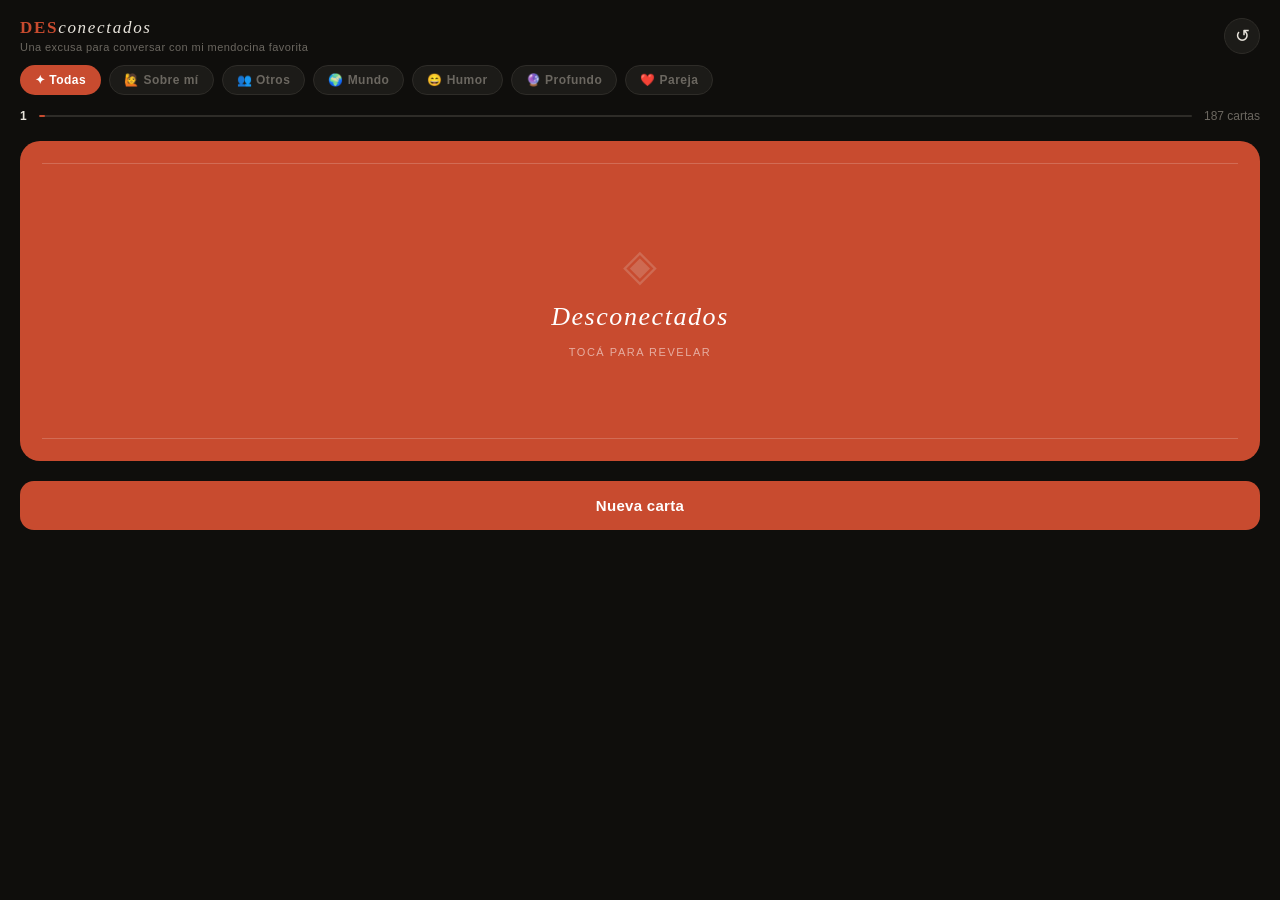
==== index.html @ 696f6fac "Actualizar index.html" ====
<!DOCTYPE html>
<html lang="es">
<head>
<meta charset="UTF-8">
<meta name="viewport" content="width=device-width, initial-scale=1.0, maximum-scale=1.0, user-scalable=no">
<title>DESCONECTADOS</title>
<style>
/* ── RESET & BASE ── */
*{margin:0;padding:0;box-sizing:border-box;-webkit-tap-highlight-color:transparent}
:root{
  --bg:#0f0e0c;--surface:#1c1b18;--card-bg:#f5f0e8;--card-text:#1a1916;
  --accent:#c84b2f;--text:#e8e4dc;--muted:#6b6760;--border:#2e2c28;
  --yo:#c84b2f;--otros:#2f7dc8;--mundo:#2fb87c;--humor:#c8962f;--profundo:#8b2fc8;--pareja:#c82f7d;
}
html,body{height:100%;background:var(--bg);color:var(--text);font-family:Georgia,serif;overflow-x:hidden}
body{display:flex;flex-direction:column;min-height:100vh}

/* ── HEADER ── */
.header{display:flex;align-items:center;justify-content:space-between;padding:18px 20px 10px}
.brand{display:flex;flex-direction:column;gap:3px;min-width:0}
.logo{font-size:17px;letter-spacing:.1em;font-style:italic;color:var(--text)}
.logo b{font-style:normal;color:var(--accent);font-weight:700}
.dedication{font-size:11px;color:var(--muted);font-family:Arial,sans-serif;letter-spacing:.04em;line-height:1.25}
.icon-btn{width:36px;height:36px;border-radius:50%;border:1px solid var(--border);background:var(--surface);
  color:var(--text);font-size:18px;cursor:pointer;display:flex;align-items:center;justify-content:center}
.icon-btn:active{background:var(--border)}

/* ── CATS ── */
.cats-wrap{padding:0 20px 14px;overflow-x:auto;scrollbar-width:none}
.cats-wrap::-webkit-scrollbar{display:none}
.cats{display:flex;gap:8px;width:max-content}
.cat-pill{padding:7px 14px;border-radius:100px;font-size:12px;font-family:Arial,sans-serif;
  font-weight:600;letter-spacing:.04em;cursor:pointer;border:1.5px solid var(--border);
  background:var(--surface);color:var(--muted);white-space:nowrap;user-select:none;transition:all .15s}
.cat-pill:active{opacity:.7}
.cat-pill.active{color:#fff;border-color:transparent}
.cat-pill[data-cat="all"].active{background:var(--accent)}
.cat-pill[data-cat="yo"].active{background:var(--yo)}
.cat-pill[data-cat="otros"].active{background:var(--otros)}
.cat-pill[data-cat="mundo"].active{background:var(--mundo)}
.cat-pill[data-cat="humor"].active{background:var(--humor)}
.cat-pill[data-cat="profundo"].active{background:var(--profundo)}
.cat-pill[data-cat="pareja"].active{background:var(--pareja)}

/* ── COUNTER ── */
.counter-bar{display:flex;align-items:center;justify-content:space-between;padding:0 20px 18px;
  font-size:12px;color:var(--muted);font-family:Arial,sans-serif}
.counter-bar strong{color:var(--text);font-weight:600}
.progress-track{flex:1;margin:0 12px;height:2px;background:var(--border);border-radius:2px;overflow:hidden}
.progress-fill{height:100%;background:var(--accent);border-radius:2px;transition:width .4s ease}

/* ── SCENE / CARD ── */
.scene{padding:0 20px;margin-bottom:20px}
.card-wrap{position:relative;width:100%;min-height:320px;perspective:1000px}
.card-inner{position:relative;width:100%;min-height:320px;
  transform-style:preserve-3d;transition:transform .5s cubic-bezier(.4,0,.2,1);cursor:pointer}
.card-inner.flipped{transform:rotateY(180deg)}
.card-face{position:absolute;inset:0;border-radius:20px;backface-visibility:hidden;-webkit-backface-visibility:hidden;min-height:320px;overflow:hidden}

/* FRONT */
.card-front{background:var(--accent);display:flex;flex-direction:column;align-items:center;justify-content:center;gap:14px}
.card-front:active{filter:brightness(.9)}
.cf-diamond{font-size:44px;opacity:.2;line-height:1}
.cf-title{font-size:26px;color:#fff;letter-spacing:.06em;font-style:italic}
.cf-hint{font-size:11px;color:rgba(255,255,255,.55);letter-spacing:.14em;text-transform:uppercase;font-family:Arial,sans-serif}
.cf-dedication{font-size:12px;color:rgba(255,255,255,.70);font-family:Arial,sans-serif;letter-spacing:.06em;margin-top:2px;text-align:center}
.card-front::before,.card-front::after{content:'';position:absolute;left:22px;right:22px;height:1px;background:rgba(255,255,255,.18)}
.card-front::before{top:22px}.card-front::after{bottom:22px}

/* BACK */
.card-back{background:var(--card-bg);transform:rotateY(180deg);display:flex;flex-direction:column;padding:26px 24px 22px}
.cb-tag{display:inline-flex;align-items:center;gap:5px;padding:4px 12px;border-radius:100px;
  font-size:10px;font-weight:700;letter-spacing:.12em;color:#fff;margin-bottom:18px;font-family:Arial,sans-serif;width:fit-content}
.cb-q{font-size:clamp(19px,5.2vw,25px);line-height:1.45;color:var(--card-text);flex:1;display:flex;align-items:center}
.cb-footer{display:flex;justify-content:space-between;margin-top:18px;padding-top:14px;border-top:1px solid rgba(0,0,0,.08)}
.cb-num{font-size:11px;color:rgba(26,25,22,.3);font-family:Arial,sans-serif}
.cb-brand{font-size:10px;color:rgba(26,25,22,.28);font-family:Arial,sans-serif;letter-spacing:.05em}

/* cat colors on back */
.tag-yo{background:var(--yo)}.tag-otros{background:var(--otros)}.tag-mundo{background:var(--mundo)}
.tag-humor{background:var(--humor)}.tag-profundo{background:var(--profundo)}.tag-pareja{background:var(--pareja)}

/* ── ACTIONS ── */
.actions{padding:0 20px;display:flex;flex-direction:column;gap:10px}
.btn-main{width:100%;padding:16px;border-radius:14px;border:none;
  background:var(--accent);color:#fff;font-size:15px;font-family:Arial,sans-serif;
  font-weight:600;cursor:pointer;letter-spacing:.02em;transition:all .15s}
.btn-main:active{filter:brightness(.85);transform:scale(.98)}
.btn-main:disabled{opacity:.3;cursor:default}
.btn-main:disabled:active{filter:none;transform:none}
.empty-msg{text-align:center;padding:10px 0;font-size:13px;color:var(--muted);font-family:Arial,sans-serif;display:none}

/* ── MODAL ── */
.overlay{position:fixed;inset:0;background:rgba(0,0,0,.72);z-index:200;
  display:flex;align-items:flex-end;opacity:0;pointer-events:none;transition:opacity .25s;backdrop-filter:blur(4px)}
.overlay.open{opacity:1;pointer-events:all}
.sheet{background:var(--surface);border-radius:24px 24px 0 0;padding:24px 22px 44px;
  width:100%;border-top:1px solid var(--border);transform:translateY(100%);transition:transform .32s cubic-bezier(.4,0,.2,1)}
.overlay.open .sheet{transform:translateY(0)}
.handle{width:36px;height:4px;background:var(--border);border-radius:2px;margin:0 auto 22px}
.modal-title{font-size:21px;margin-bottom:6px}
.modal-sub{font-size:13px;color:var(--muted);margin-bottom:20px;font-family:Arial,sans-serif;line-height:1.6}
.reset-opts{display:flex;flex-direction:column;gap:10px}
.ropt{display:flex;align-items:center;gap:12px;padding:15px;border-radius:14px;
  border:1.5px solid var(--border);background:var(--bg);cursor:pointer;font-family:Arial,sans-serif}
.ropt:active{background:var(--border)}
.ropt-icon{font-size:22px}
.ropt-label{font-size:14px;color:var(--text);font-weight:600}
.ropt-sub{font-size:11px;color:var(--muted);margin-top:2px}
.modal-cancel{margin-top:10px;width:100%;padding:13px;background:transparent;border:none;
  color:var(--muted);font-size:14px;font-family:Arial,sans-serif;cursor:pointer}

/* ── TOAST ── */
.toast{position:fixed;bottom:30px;left:50%;transform:translateX(-50%) translateY(70px);
  background:var(--text);color:var(--bg);padding:9px 20px;border-radius:100px;
  font-size:13px;font-weight:600;font-family:Arial,sans-serif;transition:transform .28s ease;z-index:300;white-space:nowrap}
.toast.show{transform:translateX(-50%) translateY(0)}

.safe{height:20px}

@keyframes pop{0%{transform:scale(1)}50%{transform:scale(.96)}100%{transform:scale(1)}}
.pop{animation:pop .28s ease}
</style>
</head>
<body>

<div class="header">
  <div class="brand">
    <div class="logo"><b>DES</b>conectados</div>
    <div class="dedication">Una excusa para conversar con mi mendocina favorita</div>
  </div>
  <button class="icon-btn" onclick="openModal()">↺</button>
</div>

<div class="cats-wrap">
  <div class="cats">
    <div class="cat-pill active" data-cat="all"      onclick="selectCat(this)">✦ Todas</div>
    <div class="cat-pill"        data-cat="yo"       onclick="selectCat(this)">🙋 Sobre mí</div>
    <div class="cat-pill"        data-cat="otros"    onclick="selectCat(this)">👥 Otros</div>
    <div class="cat-pill"        data-cat="mundo"    onclick="selectCat(this)">🌍 Mundo</div>
    <div class="cat-pill"        data-cat="humor"    onclick="selectCat(this)">😄 Humor</div>
    <div class="cat-pill"        data-cat="profundo" onclick="selectCat(this)">🔮 Profundo</div>
    <div class="cat-pill"        data-cat="pareja"   onclick="selectCat(this)">❤️ Pareja</div>
  </div>
</div>

<div class="counter-bar">
  <strong id="used-count">0</strong>
  <div class="progress-track"><div class="progress-fill" id="prog" style="width:0%"></div></div>
  <span id="total-count">— cartas</span>
</div>

<div class="scene">
  <div class="card-wrap">
    <div class="card-inner" id="card" onclick="flipCard()">
      <div class="card-face card-front" id="card-front">
        <div class="cf-diamond">◈</div>
        <div class="cf-title">Desconectados</div>
        <div class="cf-hint">Tocá para revelar</div>
      </div>
      <div class="card-face card-back">
        <div class="cb-tag" id="cb-tag">—</div>
        <div class="cb-q"   id="cb-q">—</div>
        <div class="cb-footer">
          <span class="cb-num"   id="cb-num">#0</span>
          <span class="cb-brand">@enpalabrass</span>
        </div>
      </div>
    </div>
  </div>
</div>

<div class="actions">
  <button class="btn-main" id="btn-next" onclick="nextCard()">Nueva carta</button>
  <div class="empty-msg" id="empty-msg">🎉 ¡Usaste todas las cartas! Reiniciá para seguir jugando.</div>
</div>

<div class="safe"></div>

<!-- MODAL -->
<div class="overlay" id="overlay" onclick="closeOutside(event)">
  <div class="sheet">
    <div class="handle"></div>
    <div class="modal-title">Reiniciar cartas</div>
    <div class="modal-sub">¿Qué querés reiniciar?</div>
    <div class="reset-opts">
      <div class="ropt" onclick="resetCurrent()">
        <span class="ropt-icon">🔁</span>
        <div><div class="ropt-label">Categoría actual</div><div class="ropt-sub">Solo las cartas del filtro activo</div></div>
      </div>
      <div class="ropt" onclick="resetAll()">
        <span class="ropt-icon">✨</span>
        <div><div class="ropt-label">Todo</div><div class="ropt-sub">Empezar desde cero completamente</div></div>
      </div>
    </div>
    <button class="modal-cancel" onclick="closeModal()">Cancelar</button>
  </div>
</div>

<div class="toast" id="toast"></div>

<script>
(function() {
"use strict";

var CARDS = [
  {id:1,cat:"yo",q:"¿Qué amás y la mayoría de la gente no?"},
  {id:2,cat:"yo",q:"¿De qué halago estás más orgulloso/a?"},
  {id:4,cat:"yo",q:"¿Sos idealista o realista? ¿Cómo impacta en tu vida y en tus relaciones?"},
  {id:5,cat:"yo",q:"¿Qué actividades te divertían antes y ahora no?"},
  {id:7,cat:"yo",q:"¿Reconocés tus defectos? ¿Y tus virtudes? ¿Cuáles son?"},
  {id:9,cat:"yo",q:"¿Te gusta reflexionar solo/a o con otras personas? ¿Qué temas despiertan tu curiosidad últimamente?"},
  {id:10,cat:"yo",q:"¿Qué actividad tendés a dejar para después?"},
  {id:11,cat:"yo",q:"¿Qué momentos del día elegís para reflexionar?"},
  {id:15,cat:"yo",q:"¿Tenés alguna fuente de motivación hoy en día? ¿Cuál es o podría ser?"},
  {id:16,cat:"yo",q:"¿Te dedicás tiempo a vos mismo/a? ¿Qué hacés en esos momentos?"},
  {id:18,cat:"yo",q:"¿Qué primera impresión creés que das?"},
  {id:23,cat:"yo",q:"Si pudieses ser exitoso/a en lo que quieras, ¿en qué elegirías serlo?"},
  {id:24,cat:"yo",q:"¿Un momento simple que disfrutes?"},
  {id:25,cat:"yo",q:"¿Pensás más en el 'por qué' o en el 'para qué' de las cosas?"},
  {id:26,cat:"yo",q:"¿Te considerás una persona prejuiciosa? ¿Por qué?"},
  {id:27,cat:"yo",q:"Nombrá tres características que te definan."},
  {id:30,cat:"yo",q:"¿Tomás decisiones porque te sentís preparado/a o porque son las esperadas para tu edad?"},
  {id:32,cat:"yo",q:"¿Te sentís libre de tomar tus propias decisiones?"},
  {id:35,cat:"yo",q:"Quiero o tengo. ¿Cuál de las dos está más presente en tu cotidianidad?"},
  {id:37,cat:"yo",q:"¿Cómo reaccionás ante una actitud que te molesta?"},
  {id:39,cat:"yo",q:"Perdonar o pedir perdón. ¿Cuál te cuesta más?"},
  {id:41,cat:"yo",q:"¿Te permitís mostrarte vulnerable? ¿Con quién?"},
  {id:43,cat:"yo",q:"¿Una situación que te incomode?"},
  {id:44,cat:"yo",q:"¿Te define la opinión de los/as demás?"},
  {id:45,cat:"yo",q:"La razón o la emoción. ¿Cuál tiene más peso en vos? ¿Te gusta que sea así?"},
  {id:46,cat:"yo",q:"Un talento inútil que te dé orgullo es ________."},
  {id:64,cat:"yo",q:"¿Tu película preferida?"},
  {id:67,cat:"yo",q:"¿Un sueño recurrente?"},
  {id:68,cat:"yo",q:"¿Un pensamiento recurrente?"},
  {id:70,cat:"yo",q:"¿Tu libro preferido?"},
  {id:71,cat:"yo",q:"¿En qué momento del día tenés tus mejores ideas?"},
  {id:72,cat:"yo",q:"Si fueras un objeto, ¿cuál te gustaría ser?"},
  {id:73,cat:"yo",q:"Si fueras un animal, ¿cuál serías? ¿Por qué?"},
  {id:75,cat:"yo",q:"Compartí un miedo absurdo que tengas."},
  {id:82,cat:"yo",q:"¿En qué te gustaría haber sido bueno/a?"},
  {id:83,cat:"yo",q:"¿Qué título le pondrías a una película sobre tu vida?"},
  {id:86,cat:"yo",q:"Si escribieras un libro, ¿de qué sería? ¿Cómo lo titularías?"},
  {id:87,cat:"yo",q:"¿Qué es lo primero que mirás en una persona?"},
  {id:88,cat:"yo",q:"¿Te asusta el futuro? ¿Por qué?"},
  {id:100,cat:"yo",q:"La educación que recibí me enseñó a ______."},
  {id:103,cat:"yo",q:"¿Qué es el éxito para vos? ¿Evaluás diferentes formas de sentirte exitoso/a?"},
  {id:137,cat:"yo",q:"¿Qué es el 'amor propio'?"},
  {id:140,cat:"yo",q:"Si mirás al pasado, ¿cómo ves al/a la adolescente que fuiste?"},
  {id:142,cat:"yo",q:"¿Sos obsesivo/a? ¿En qué sentido?"},
  {id:143,cat:"yo",q:"¿Qué mandatos traés y padecés?"},
  {id:145,cat:"yo",q:"¿Qué creencia te gustaría desaprender?"},
  {id:146,cat:"yo",q:"¿Qué estás trabajando en tu interior y te gustaría compartir?"},
  {id:147,cat:"yo",q:"¿Cuál es el sueño más grande que tenés?"},
  {id:150,cat:"yo",q:"¿Cómo te ves en esta etapa?"},
  {id:151,cat:"yo",q:"¿Qué aprendiste de vos este último año?"},
  {id:152,cat:"yo",q:"¿Un recuerdo valioso de tu infancia?"},
  {id:154,cat:"yo",q:"Si pudieses volver al pasado y cambiar algo, ¿qué sería? ¿Por qué?"},
  {id:156,cat:"yo",q:"¿Dejaste de hacer cosas por miedo a fracasar? ¿Cuáles?"},
  {id:157,cat:"yo",q:"Describí tu relación con vos mismo/a."},
  {id:158,cat:"yo",q:"Si pudieras volver al pasado, ¿qué te dirías?"},
  {id:164,cat:"yo",q:"¿Cuál es tu mayor miedo?"},
  {id:165,cat:"yo",q:"¿Qué te da culpa?"},
  {id:169,cat:"yo",q:"¿Qué exigencias te imponés? ¿Hacés algo para suavizarlas?"},
  {id:170,cat:"yo",q:"¿Qué estás listo/a para soltar?"},
  {id:176,cat:"yo",q:"¿Qué es la soledad para vos? ¿Te gusta estar solo/a? ¿Por qué?"},
  {id:179,cat:"yo",q:"Solo yo sé que soy ______."},
  {id:180,cat:"yo",q:"¿Hay algún aspecto de tu personalidad que te cuesta aceptar? ¿Buscás rechazarlo o integrarlo?"},
  {id:181,cat:"yo",q:"¿Qué lugar ocupa el deseo en tu vida?"},
  {id:184,cat:"yo",q:"¿Te mentís a vos mismo/a sobre algo? ¿Por qué?"},
  {id:3,cat:"otros",q:"¿Una buena decisión?"},
  {id:6,cat:"otros",q:"¿Qué sensaciones tuviste en tu primer día de universidad/trabajo?"},
  {id:8,cat:"otros",q:"¿Solés culpar a otras personas por lo que te pasa? ¿En qué situaciones?"},
  {id:13,cat:"otros",q:"¿Una persona que te alivie en momentos tristes?"},
  {id:17,cat:"otros",q:"¿Cuál fue tu primera impresión de la persona que tenés a tu izquierda?"},
  {id:19,cat:"otros",q:"¿Qué destacás de las personas que te criaron?"},
  {id:22,cat:"otros",q:"¿Qué destacás de tus amistades?"},
  {id:31,cat:"otros",q:"¿Con qué tipo de personalidad solés conectar?"},
  {id:33,cat:"otros",q:"Nombrá a alguien que te inspire."},
  {id:34,cat:"otros",q:"Si tuvieras que elegir una persona para acompañarte en una experiencia espiritual, ¿quién sería?"},
  {id:38,cat:"otros",q:"Cuando te sentís bien con vos mismo/a, ¿con quién te gusta estar?"},
  {id:40,cat:"otros",q:"¿Qué actitudes no te gustan pero tolerás en una persona? ¿Y cuáles valorás?"},
  {id:76,cat:"otros",q:"¿Cuál es el mejor lugar que conociste?"},
  {id:77,cat:"otros",q:"Si fueses embajador/a, ¿qué lugar elegirías para vivir? ¿A dónde no irías?"},
  {id:78,cat:"otros",q:"¿Quién de las personas presentes sería mejor comediante?"},
  {id:94,cat:"otros",q:"Cuando ayudás a alguien, ¿lo hacés por vos o por la otra persona? ¿Existen las acciones desinteresadas?"},
  {id:95,cat:"otros",q:"¿Creés que todos/as tenemos un propósito? ¿Cuál sentís que es el tuyo?"},
  {id:98,cat:"otros",q:"¿Qué pensás sobre la demostración afectiva en público?"},
  {id:120,cat:"otros",q:"¿Creés que hay alguna razón por la que naciste en tu familia?"},
  {id:141,cat:"otros",q:"¿Sentís que te quedó algo pendiente con alguna persona? ¿Por qué no hiciste nada?"},
  {id:144,cat:"otros",q:"Destacá una virtud de alguna de las personas presentes."},
  {id:148,cat:"otros",q:"¿Tuviste amistades que no fueron sanas? ¿Cómo lo manejaste?"},
  {id:153,cat:"otros",q:"¿Alguna vez tuviste un acto valioso del que no presumís pero te hace sentir orgulloso/a?"},
  {id:155,cat:"otros",q:"¿Una persona o experiencia que te haya marcado?"},
  {id:161,cat:"otros",q:"¿Qué cambiarías de tu crianza si tuvieras que educar a alguien?"},
  {id:162,cat:"otros",q:"¿Qué etiqueta sentís que acarreás y no te identifica?"},
  {id:163,cat:"otros",q:"¿Alguna vez escuchaste una conversación sin permiso? ¿Por qué?"},
  {id:167,cat:"otros",q:"¿Te gustaría hacerle una pregunta a alguien presente? Hacésela."},
  {id:168,cat:"otros",q:"¿Cómo manejás los desencuentros en los vínculos?"},
  {id:171,cat:"otros",q:"¿Cuál es el mejor consejo que te dieron? ¿Lo transmitiste?"},
  {id:172,cat:"otros",q:"Pensá en alguien que te gustaría abrazar. ¿Quién es?"},
  {id:174,cat:"otros",q:"¿Qué rol cumplís en tu familia? ¿Cómo te hace sentir?"},
  {id:182,cat:"otros",q:"¿Hay momentos en que te sentís solo/a estando acompañado/a?"},
  {id:183,cat:"otros",q:"¿Cuándo fue la última vez que lloraste? ¿Por qué?"},
  {id:185,cat:"otros",q:"¿Alguna vez fingiste afecto por una persona? ¿Por qué?"},
  {id:12,cat:"mundo",q:"Los domingos... ¿Deprimentes o disfrutables? ¿Te gusta arrancar la semana?"},
  {id:28,cat:"mundo",q:"Si tuvieses que elegir una profesión distinta, ¿cuál sería?"},
  {id:29,cat:"mundo",q:"Cuando eras chico/a, ¿cómo te imaginabas siendo adulto/a?"},
  {id:51,cat:"mundo",q:"¿Volver al pasado o ir al futuro? ¿Por qué?"},
  {id:56,cat:"mundo",q:"¿Elegirías otra época para vivir? ¿Cuál? ¿Por qué?"},
  {id:60,cat:"mundo",q:"¿Te animarías a vivir una experiencia en el extranjero? ¿Cuál?"},
  {id:89,cat:"mundo",q:"¿Qué es lo que más te gusta del barrio donde vivís?"},
  {id:91,cat:"mundo",q:"¿Sobre qué tema considerás que tenés mucho conocimiento?"},
  {id:93,cat:"mundo",q:"Si pudieses crear un feriado, ¿por qué motivo sería?"},
  {id:101,cat:"mundo",q:"'Elegí un trabajo que te guste y no trabajarás ni un día'. ¿Qué pensás?"},
  {id:102,cat:"mundo",q:"'Dime con quién andas y te diré quién eres'. ¿Qué pensás?"},
  {id:106,cat:"mundo",q:"¿El fin justifica los medios?"},
  {id:112,cat:"mundo",q:"¿Considerás importante la educación sexual? ¿Quiénes deberían abordarla?"},
  {id:113,cat:"mundo",q:"¿Qué cambiarías del mundo?"},
  {id:114,cat:"mundo",q:"¿Casualidad o causalidad?"},
  {id:115,cat:"mundo",q:"¿Qué pensás sobre la monogamia?"},
  {id:116,cat:"mundo",q:"Un buen resultado sin esfuerzo, ¿vale menos?"},
  {id:117,cat:"mundo",q:"¿Qué o quién influye en la forma en que pensás? ¿Por qué?"},
  {id:118,cat:"mundo",q:"¿La educación escolar nos prepara para la adultez?"},
  {id:119,cat:"mundo",q:"¿Qué mandatos creés que se imponen entre varones?"},
  {id:121,cat:"mundo",q:"¿Elegimos lo que somos o nos lo impone el entorno?"},
  {id:122,cat:"mundo",q:"¿Se puede estar bien con los demás sin estar bien con uno/a mismo/a?"},
  {id:123,cat:"mundo",q:"¿Creés que vamos camino a una sociedad sin estereotipos?"},
  {id:124,cat:"mundo",q:"¿Qué pensás sobre la educación sin distinción de géneros?"},
  {id:126,cat:"mundo",q:"¿Qué creencias se les imponen a los/as niños/as con las que no estás de acuerdo?"},
  {id:127,cat:"mundo",q:"¿Todo lo que pensamos es lo que deseamos? ¿Por qué?"},
  {id:128,cat:"mundo",q:"Lo que una persona piensa, ¿la define? ¿En qué medida?"},
  {id:129,cat:"mundo",q:"¿Creés que una persona adulta puede aprender de una joven? ¿En qué sentido?"},
  {id:134,cat:"mundo",q:"El lenguaje, ¿cómplice o enemigo de la inclusión social?"},
  {id:136,cat:"mundo",q:"¿Creés que se puede hacer humor con todo?"},
  {id:138,cat:"mundo",q:"Una mujer toma la iniciativa en una relación heterosexual. ¿Qué pensás?"},
  {id:139,cat:"mundo",q:"'Detrás de un gran hombre hay una gran mujer'. ¿Qué pensás?"},
  {id:55,cat:"humor",q:"¿Algo ridículo por lo que te gustaría que te paguen?"},
  {id:20,cat:"humor",q:"¿Qué aventura tenés pendiente por realizar?"},
  {id:21,cat:"humor",q:"¿Cuándo fue la última vez que hiciste algo por primera vez? ¿Qué fue?"},
  {id:47,cat:"humor",q:"Si fueses de otro género, ¿qué sería lo primero que harías?"},
  {id:48,cat:"humor",q:"¿Qué personaje de película o serie te gustaría ser? ¿Por qué?"},
  {id:50,cat:"humor",q:"Si algo te gusta, ¿asumirias cualquier riesgo?"},
  {id:52,cat:"humor",q:"¿Qué fantasía te gustaría bajar a la realidad?"},
  {id:53,cat:"humor",q:"¿Qué actividad extrema te gustaría hacer?"},
  {id:54,cat:"humor",q:"¿Tuviste alguna experiencia paranormal? ¿Cómo fue?"},
  {id:57,cat:"humor",q:"¿El último regalo que hiciste? ¿Y el último que recibiste?"},
  {id:58,cat:"humor",q:"¿Qué canción elegirías para cantar en un karaoke?"},
  {id:62,cat:"humor",q:"Tres cosas que te hacen sentir feliz."},
  {id:63,cat:"humor",q:"¿Una canción que te alegre?"},
  {id:65,cat:"humor",q:"¿Qué comida te recuerda a tu hogar?"},
  {id:66,cat:"humor",q:"Tres cosas que te gusta hacer y sentís que te salen mal."},
  {id:69,cat:"humor",q:"Si pudieras crear tu lugar en el mundo, ¿cómo sería?"},
  {id:74,cat:"humor",q:"¿Qué recuerdo tenés de tu primera cita?"},
  {id:79,cat:"humor",q:"¿Una situación vergonzosa que recuerdes?"},
  {id:80,cat:"humor",q:"¿Cuáles son tus tres placeres culposos?"},
  {id:81,cat:"humor",q:"¿Un viaje pendiente?"},
  {id:84,cat:"humor",q:"¿Qué tres deseos pedías cuando eras niño/a? ¿Y ahora?"},
  {id:85,cat:"humor",q:"¿Tres cosas que te den vergüenza ajena?"},
  {id:90,cat:"humor",q:"¿Qué cuento te relataban en la infancia?"},
  {id:92,cat:"humor",q:"Si fueses una persona famosa, ¿quién serías? ¿Por qué?"},
  {id:160,cat:"humor",q:"Siendo grande, ¿cómo te hubiese gustado ser de chico/a?"},
  {id:14,cat:"profundo",q:"¿Hay alguna actividad que te guste tanto que te haga perder la noción del tiempo?"},
  {id:42,cat:"profundo",q:"¿Qué disfrutás de tu cotidianidad? ¿Y qué no?"},
  {id:49,cat:"profundo",q:"¿Creés en el amor a primera vista?"},
  {id:61,cat:"profundo",q:"¿Cuál es tu lugar preferido en tu casa? ¿Por qué?"},
  {id:96,cat:"profundo",q:"Si tuvieses que volver a elegir tu género, ¿cuál elegirías? ¿Por qué?"},
  {id:97,cat:"profundo",q:"'Es mejor pedir perdón que permiso'. ¿Qué opinás?"},
  {id:99,cat:"profundo",q:"¿Vivir sin amor de amistad o sin amor de pareja?"},
  {id:130,cat:"profundo",q:"¿Creés que existe una razón por la que te rodeás de ciertas personas?"},
  {id:131,cat:"profundo",q:"¿Cómo definís una relación tóxica?"},
  {id:132,cat:"profundo",q:"¿Qué temas considerás tabú? ¿Por qué?"},
  {id:133,cat:"profundo",q:"¿Alguna vez dejaste de hacer algo por tu género?"},
  {id:135,cat:"profundo",q:"¿Cuándo creés que es importante empezar a tener noción sobre la sexualidad?"},
  {id:149,cat:"profundo",q:"¿Qué pensabas el día que nació tu primer/a hijo/a? ¿O te gustaría tener?"},
  {id:173,cat:"profundo",q:"¿Qué tan cómodo/a te sentís hablando sobre la sexualidad?"},
  {id:175,cat:"profundo",q:"Si pudieses conocer los sentimientos más profundos de alguien, ¿a quién elegirías?"},
  {id:177,cat:"profundo",q:"¿Una decisión difícil?"},
  {id:178,cat:"profundo",q:"¿Cuáles son tus próximos objetivos por cumplir?"},
  {id:186,cat:"profundo",q:"¿Cómo empezaste a tener conocimiento sobre la sexualidad? ¿Te hubiese gustado que sea diferente?"},
  {id:187,cat:"profundo",q:"¿Cómo canalizás tu enojo? ¿Y tu tristeza?"},
  {id:36,cat:"pareja",q:"¿Te enamoraste alguna vez? ¿Quién fue y qué te gustó de ella?"},
  {id:59,cat:"pareja",q:"¿Con quién fue tu primer beso? ¿Qué sentiste?"},
  {id:104,cat:"pareja",q:"¿Qué diferencias creés que hay entre el amor y el enamoramiento?"},
  {id:105,cat:"pareja",q:"¿Creés que existe el momento indicado para empezar o terminar algo? ¿Cómo te das cuenta?"},
  {id:107,cat:"pareja",q:"¿Existe la media naranja? ¿Necesitamos algo externo para sentirnos completos/as?"},
  {id:108,cat:"pareja",q:"'Si no te cela no te quiere'. ¿Qué opinás?"},
  {id:109,cat:"pareja",q:"¿Qué es ser libre en una relación de pareja?"},
  {id:110,cat:"pareja",q:"¿Creés en las segundas oportunidades?"},
  {id:111,cat:"pareja",q:"¿Creés que las personas pueden cambiar?"},
  {id:125,cat:"pareja",q:"¿Qué es la sexualidad para vos?"},
  {id:159,cat:"pareja",q:"¿Cuándo fue la última vez que dijiste 'Te quiero'? ¿A quién?"},
  {id:166,cat:"pareja",q:"¿Qué pensabas el día de tu casamiento? Si no te casaste, ¿te gustaría?"},
];

var CAT = {
  yo:       {label:"🙋 Sobre mí",  cls:"tag-yo"},
  otros:    {label:"👥 Otros",     cls:"tag-otros"},
  mundo:    {label:"🌍 Mundo",     cls:"tag-mundo"},
  humor:    {label:"😄 Humor",     cls:"tag-humor"},
  profundo: {label:"🔮 Profundo",  cls:"tag-profundo"},
  pareja:   {label:"❤️ Pareja",   cls:"tag-pareja"}
};

var CAT_COLORS = {
  yo:"#c84b2f", otros:"#2f7dc8", mundo:"#2fb87c",
  humor:"#c8962f", profundo:"#8b2fc8", pareja:"#c82f7d"
};

var STORAGE_KEY = "desconectados_usedIds_v3";
var usedIds = [];
var currentCat = "all";
var isFlipped = false;
var currentCard = null;
var initialized = false;

function byId(id) {
  return document.getElementById(id);
}

function toIdNumber(value) {
  var n = Number(value);
  return isNaN(n) ? value : n;
}

function uniqueArray(arr) {
  var out = [];
  for (var i = 0; i < arr.length; i++) {
    if (out.indexOf(arr[i]) === -1) out.push(arr[i]);
  }
  return out;
}

function loadState() {
  try {
    var raw = window.localStorage ? localStorage.getItem(STORAGE_KEY) : null;
    if (!raw) {
      usedIds = [];
      return;
    }
    var parsed = JSON.parse(raw);
    if (!Array.isArray(parsed)) {
      usedIds = [];
      return;
    }
    usedIds = uniqueArray(parsed.map(toIdNumber)).filter(function(id) {
      return CARDS.some(function(c) { return c.id === id; });
    });
  } catch (e) {
    usedIds = [];
  }
}

function saveState() {
  try {
    if (window.localStorage) {
      localStorage.setItem(STORAGE_KEY, JSON.stringify(usedIds));
    }
  } catch (e) {
    // En algunos Android con archivo local, localStorage puede fallar.
    // La app sigue funcionando en memoria.
  }
}

function getCardsForCategory(cat) {
  if (cat === "all") return CARDS.slice();
  return CARDS.filter(function(c) { return c.cat === cat; });
}

function getPool() {
  return getCardsForCategory(currentCat).filter(function(c) {
    return usedIds.indexOf(c.id) === -1;
  });
}

function getTotal() {
  return getCardsForCategory(currentCat).length;
}

function getUsed() {
  return getCardsForCategory(currentCat).filter(function(c) {
    return usedIds.indexOf(c.id) !== -1;
  }).length;
}

function updateCounter() {
  var used = getUsed();
  var total = getTotal();

  var usedEl = byId("used-count");
  var totalEl = byId("total-count");
  var progEl = byId("prog");

  if (usedEl) usedEl.textContent = String(used);
  if (totalEl) totalEl.textContent = total + " cartas";
  if (progEl) progEl.style.width = (total > 0 ? (used / total * 100) : 0) + "%";

  var btn = byId("btn-next");
  if (btn) {
    btn.disabled = getPool().length === 0;
  }

  var emptyMsg = byId("empty-msg");
  if (emptyMsg) {
    emptyMsg.style.display = getPool().length === 0 ? "block" : "none";
  }
}

function setFrontColor() {
  var front = byId("card-front");
  if (!front) return;
  front.style.background = (currentCat !== "all" && CAT_COLORS[currentCat]) ? CAT_COLORS[currentCat] : "#c84b2f";
}

function markUsed(id) {
  if (usedIds.indexOf(id) === -1) {
    usedIds.push(id);
    saveState();
  }
}

function renderCard(cardData) {
  currentCard = cardData;
  markUsed(cardData.id);

  var meta = CAT[cardData.cat] || { label: cardData.cat, cls: "" };
  var tag = byId("cb-tag");
  var question = byId("cb-q");
  var num = byId("cb-num");
  var card = byId("card");

  if (tag) {
    tag.textContent = meta.label;
    tag.className = "cb-tag " + meta.cls;
  }
  if (question) question.textContent = cardData.q;
  if (num) num.textContent = "#" + cardData.id;

  if (card) {
    card.classList.remove("flipped");
    card.classList.add("pop");
    setTimeout(function() { card.classList.remove("pop"); }, 300);
  }

  isFlipped = false;
  setFrontColor();
  updateCounter();
}

function drawNewCard() {
  var pool = getPool();

  if (pool.length === 0) {
    currentCard = null;
    updateCounter();
    showToast("🎉 ¡Usaste todas las cartas!");
    return false;
  }

  var idx = Math.floor(Math.random() * pool.length);
  renderCard(pool[idx]);
  return true;
}

function flipCard() {
  var card = byId("card");
  if (!card) return;

  if (!currentCard) {
    if (!drawNewCard()) return;
  }

  isFlipped = !isFlipped;
  card.classList.toggle("flipped", isFlipped);
}

function nextCard() {
  var card = byId("card");

  if (getPool().length === 0) {
    updateCounter();
    showToast("🎉 ¡Usaste todas las cartas!");
    return;
  }

  if (card && isFlipped) {
    card.classList.remove("flipped");
    isFlipped = false;
    setTimeout(drawNewCard, 260);
  } else {
    drawNewCard();
  }
}

function selectCat(el) {
  if (!el) return;

  var pills = document.querySelectorAll(".cat-pill");
  for (var i = 0; i < pills.length; i++) {
    pills[i].classList.remove("active");
  }

  el.classList.add("active");
  currentCat = el.getAttribute("data-cat") || "all";

  var card = byId("card");
  if (card) card.classList.remove("flipped");

  isFlipped = false;
  currentCard = null;
  setFrontColor();
  updateCounter();

  // Carga una carta inicial de la categoría para que tocar la carta siempre revele algo.
  drawNewCard();
}

function openModal() {
  var overlay = byId("overlay");
  if (overlay) overlay.classList.add("open");
}

function closeModal() {
  var overlay = byId("overlay");
  if (overlay) overlay.classList.remove("open");
}

function closeOutside(e) {
  var overlay = byId("overlay");
  if (e && e.target === overlay) closeModal();
}

function resetCurrent() {
  var base = getCardsForCategory(currentCat);
  var ids = base.map(function(c) { return c.id; });

  usedIds = usedIds.filter(function(id) {
    return ids.indexOf(id) === -1;
  });

  saveState();

  var card = byId("card");
  if (card) card.classList.remove("flipped");

  isFlipped = false;
  currentCard = null;
  updateCounter();
  closeModal();

  drawNewCard();
  showToast("✓ Categoría reiniciada");
}

function resetAll() {
  usedIds = [];
  saveState();

  var card = byId("card");
  if (card) card.classList.remove("flipped");

  isFlipped = false;
  currentCard = null;
  updateCounter();
  closeModal();

  drawNewCard();
  showToast("✓ Todo reiniciado");
}

function showToast(msg) {
  var t = byId("toast");
  if (!t) return;

  t.textContent = msg;
  t.classList.add("show");
  setTimeout(function() {
    t.classList.remove("show");
  }, 2200);
}

function init() {
  if (initialized) return;
  initialized = true;

  loadState();

  if (!Array.isArray(CARDS) || CARDS.length === 0) {
    var totalEl = byId("total-count");
    if (totalEl) totalEl.textContent = "0 cartas";
    showToast("No se cargaron cartas");
    return;
  }

  setFrontColor();
  updateCounter();
  drawNewCard();
}

// Funciones globales usadas por los onclick del HTML.
window.flipCard = flipCard;
window.nextCard = nextCard;
window.selectCat = selectCat;
window.openModal = openModal;
window.closeModal = closeModal;
window.closeOutside = closeOutside;
window.resetCurrent = resetCurrent;
window.resetAll = resetAll;

if (document.readyState === "loading") {
  document.addEventListener("DOMContentLoaded", init, false);
} else {
  init();
}

})();
</script>
</body>
</html>
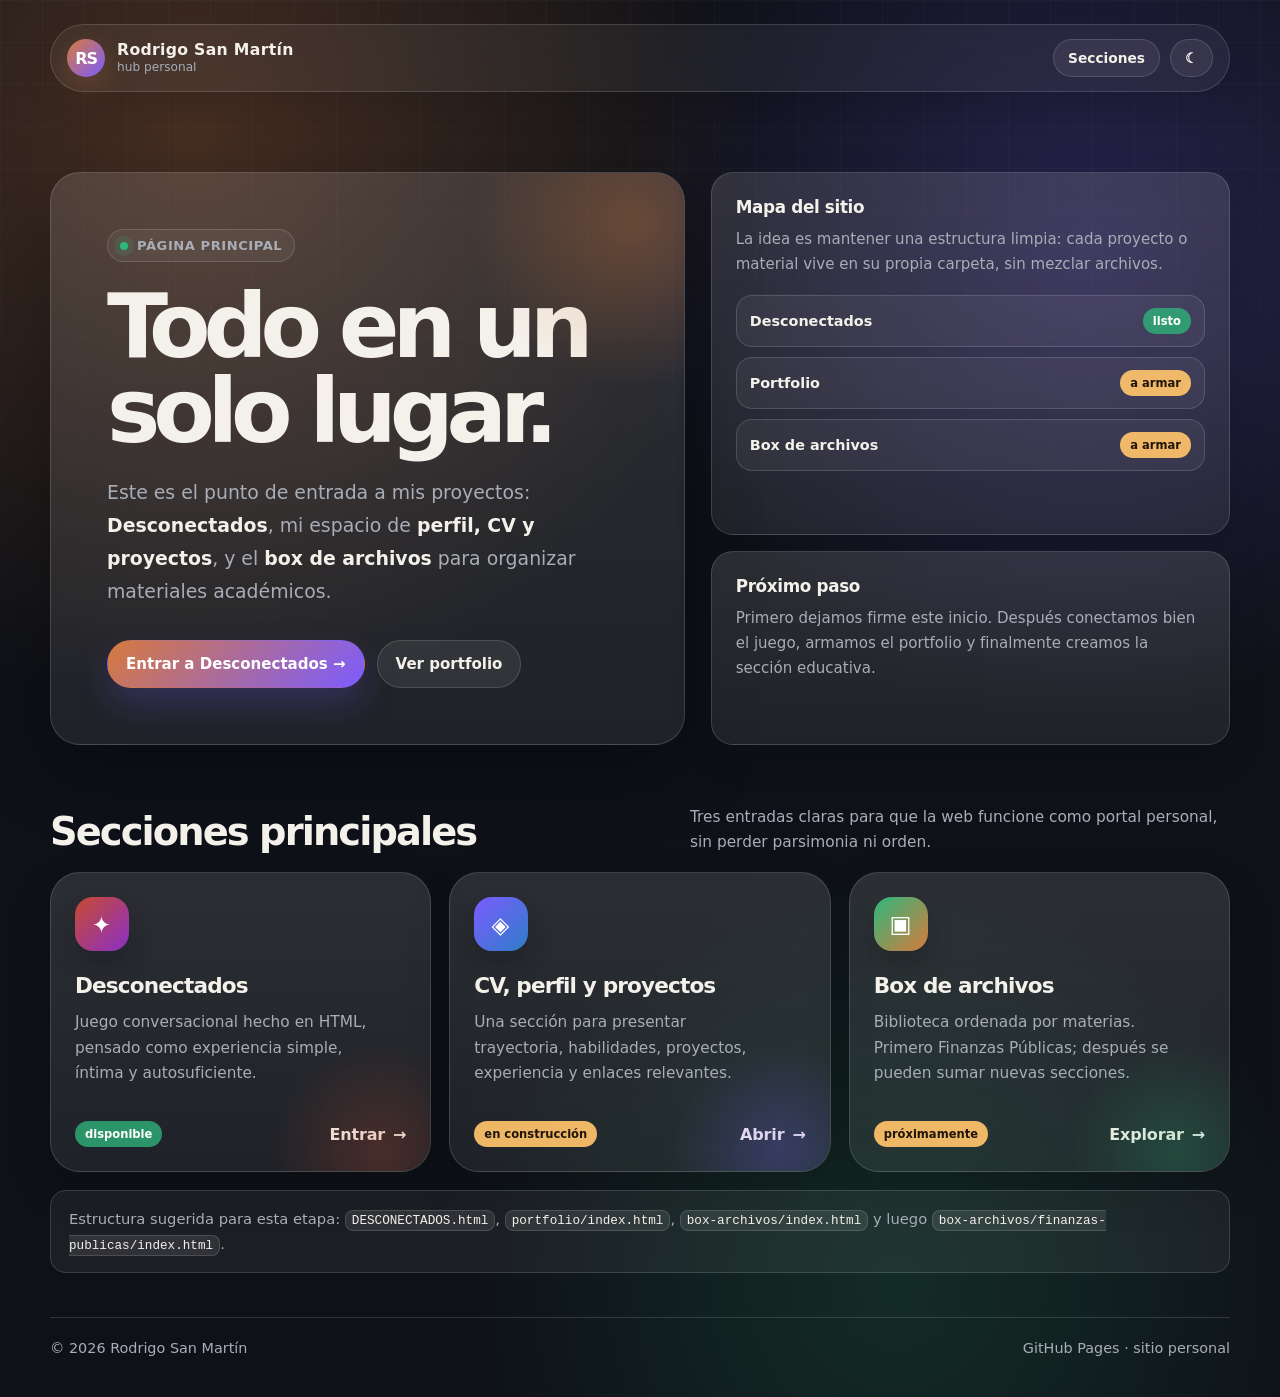
==== commit f3b368d4: "Update index.html" ====
--- a/index.html
+++ b/index.html
@@ -1,719 +1,733 @@
 <!DOCTYPE html>
 <html lang="es">
 <head>
-<meta charset="UTF-8">
-<meta name="viewport" content="width=device-width, initial-scale=1.0, maximum-scale=1.0, user-scalable=no">
-<title>DESCONECTADOS</title>
-<style>
-/* ── RESET & BASE ── */
-*{margin:0;padding:0;box-sizing:border-box;-webkit-tap-highlight-color:transparent}
-:root{
-  --bg:#0f0e0c;--surface:#1c1b18;--card-bg:#f5f0e8;--card-text:#1a1916;
-  --accent:#c84b2f;--text:#e8e4dc;--muted:#6b6760;--border:#2e2c28;
-  --yo:#c84b2f;--otros:#2f7dc8;--mundo:#2fb87c;--humor:#c8962f;--profundo:#8b2fc8;--pareja:#c82f7d;
-}
-html,body{height:100%;background:var(--bg);color:var(--text);font-family:Georgia,serif;overflow-x:hidden}
-body{display:flex;flex-direction:column;min-height:100vh}
-
-/* ── HEADER ── */
-.header{display:flex;align-items:center;justify-content:space-between;padding:18px 20px 10px}
-.brand{display:flex;flex-direction:column;gap:3px;min-width:0}
-.logo{font-size:17px;letter-spacing:.1em;font-style:italic;color:var(--text)}
-.logo b{font-style:normal;color:var(--accent);font-weight:700}
-.dedication{font-size:11px;color:var(--muted);font-family:Arial,sans-serif;letter-spacing:.04em;line-height:1.25}
-.icon-btn{width:36px;height:36px;border-radius:50%;border:1px solid var(--border);background:var(--surface);
-  color:var(--text);font-size:18px;cursor:pointer;display:flex;align-items:center;justify-content:center}
-.icon-btn:active{background:var(--border)}
-
-/* ── CATS ── */
-.cats-wrap{padding:0 20px 14px;overflow-x:auto;scrollbar-width:none}
-.cats-wrap::-webkit-scrollbar{display:none}
-.cats{display:flex;gap:8px;width:max-content}
-.cat-pill{padding:7px 14px;border-radius:100px;font-size:12px;font-family:Arial,sans-serif;
-  font-weight:600;letter-spacing:.04em;cursor:pointer;border:1.5px solid var(--border);
-  background:var(--surface);color:var(--muted);white-space:nowrap;user-select:none;transition:all .15s}
-.cat-pill:active{opacity:.7}
-.cat-pill.active{color:#fff;border-color:transparent}
-.cat-pill[data-cat="all"].active{background:var(--accent)}
-.cat-pill[data-cat="yo"].active{background:var(--yo)}
-.cat-pill[data-cat="otros"].active{background:var(--otros)}
-.cat-pill[data-cat="mundo"].active{background:var(--mundo)}
-.cat-pill[data-cat="humor"].active{background:var(--humor)}
-.cat-pill[data-cat="profundo"].active{background:var(--profundo)}
-.cat-pill[data-cat="pareja"].active{background:var(--pareja)}
-
-/* ── COUNTER ── */
-.counter-bar{display:flex;align-items:center;justify-content:space-between;padding:0 20px 18px;
-  font-size:12px;color:var(--muted);font-family:Arial,sans-serif}
-.counter-bar strong{color:var(--text);font-weight:600}
-.progress-track{flex:1;margin:0 12px;height:2px;background:var(--border);border-radius:2px;overflow:hidden}
-.progress-fill{height:100%;background:var(--accent);border-radius:2px;transition:width .4s ease}
-
-/* ── SCENE / CARD ── */
-.scene{padding:0 20px;margin-bottom:20px}
-.card-wrap{position:relative;width:100%;min-height:320px;perspective:1000px}
-.card-inner{position:relative;width:100%;min-height:320px;
-  transform-style:preserve-3d;transition:transform .5s cubic-bezier(.4,0,.2,1);cursor:pointer}
-.card-inner.flipped{transform:rotateY(180deg)}
-.card-face{position:absolute;inset:0;border-radius:20px;backface-visibility:hidden;-webkit-backface-visibility:hidden;min-height:320px;overflow:hidden}
-
-/* FRONT */
-.card-front{background:var(--accent);display:flex;flex-direction:column;align-items:center;justify-content:center;gap:14px}
-.card-front:active{filter:brightness(.9)}
-.cf-diamond{font-size:44px;opacity:.2;line-height:1}
-.cf-title{font-size:26px;color:#fff;letter-spacing:.06em;font-style:italic}
-.cf-hint{font-size:11px;color:rgba(255,255,255,.55);letter-spacing:.14em;text-transform:uppercase;font-family:Arial,sans-serif}
-.cf-dedication{font-size:12px;color:rgba(255,255,255,.70);font-family:Arial,sans-serif;letter-spacing:.06em;margin-top:2px;text-align:center}
-.card-front::before,.card-front::after{content:'';position:absolute;left:22px;right:22px;height:1px;background:rgba(255,255,255,.18)}
-.card-front::before{top:22px}.card-front::after{bottom:22px}
-
-/* BACK */
-.card-back{background:var(--card-bg);transform:rotateY(180deg);display:flex;flex-direction:column;padding:26px 24px 22px}
-.cb-tag{display:inline-flex;align-items:center;gap:5px;padding:4px 12px;border-radius:100px;
-  font-size:10px;font-weight:700;letter-spacing:.12em;color:#fff;margin-bottom:18px;font-family:Arial,sans-serif;width:fit-content}
-.cb-q{font-size:clamp(19px,5.2vw,25px);line-height:1.45;color:var(--card-text);flex:1;display:flex;align-items:center}
-.cb-footer{display:flex;justify-content:space-between;margin-top:18px;padding-top:14px;border-top:1px solid rgba(0,0,0,.08)}
-.cb-num{font-size:11px;color:rgba(26,25,22,.3);font-family:Arial,sans-serif}
-.cb-brand{font-size:10px;color:rgba(26,25,22,.28);font-family:Arial,sans-serif;letter-spacing:.05em}
-
-/* cat colors on back */
-.tag-yo{background:var(--yo)}.tag-otros{background:var(--otros)}.tag-mundo{background:var(--mundo)}
-.tag-humor{background:var(--humor)}.tag-profundo{background:var(--profundo)}.tag-pareja{background:var(--pareja)}
-
-/* ── ACTIONS ── */
-.actions{padding:0 20px;display:flex;flex-direction:column;gap:10px}
-.btn-main{width:100%;padding:16px;border-radius:14px;border:none;
-  background:var(--accent);color:#fff;font-size:15px;font-family:Arial,sans-serif;
-  font-weight:600;cursor:pointer;letter-spacing:.02em;transition:all .15s}
-.btn-main:active{filter:brightness(.85);transform:scale(.98)}
-.btn-main:disabled{opacity:.3;cursor:default}
-.btn-main:disabled:active{filter:none;transform:none}
-.empty-msg{text-align:center;padding:10px 0;font-size:13px;color:var(--muted);font-family:Arial,sans-serif;display:none}
-
-/* ── MODAL ── */
-.overlay{position:fixed;inset:0;background:rgba(0,0,0,.72);z-index:200;
-  display:flex;align-items:flex-end;opacity:0;pointer-events:none;transition:opacity .25s;backdrop-filter:blur(4px)}
-.overlay.open{opacity:1;pointer-events:all}
-.sheet{background:var(--surface);border-radius:24px 24px 0 0;padding:24px 22px 44px;
-  width:100%;border-top:1px solid var(--border);transform:translateY(100%);transition:transform .32s cubic-bezier(.4,0,.2,1)}
-.overlay.open .sheet{transform:translateY(0)}
-.handle{width:36px;height:4px;background:var(--border);border-radius:2px;margin:0 auto 22px}
-.modal-title{font-size:21px;margin-bottom:6px}
-.modal-sub{font-size:13px;color:var(--muted);margin-bottom:20px;font-family:Arial,sans-serif;line-height:1.6}
-.reset-opts{display:flex;flex-direction:column;gap:10px}
-.ropt{display:flex;align-items:center;gap:12px;padding:15px;border-radius:14px;
-  border:1.5px solid var(--border);background:var(--bg);cursor:pointer;font-family:Arial,sans-serif}
-.ropt:active{background:var(--border)}
-.ropt-icon{font-size:22px}
-.ropt-label{font-size:14px;color:var(--text);font-weight:600}
-.ropt-sub{font-size:11px;color:var(--muted);margin-top:2px}
-.modal-cancel{margin-top:10px;width:100%;padding:13px;background:transparent;border:none;
-  color:var(--muted);font-size:14px;font-family:Arial,sans-serif;cursor:pointer}
-
-/* ── TOAST ── */
-.toast{position:fixed;bottom:30px;left:50%;transform:translateX(-50%) translateY(70px);
-  background:var(--text);color:var(--bg);padding:9px 20px;border-radius:100px;
-  font-size:13px;font-weight:600;font-family:Arial,sans-serif;transition:transform .28s ease;z-index:300;white-space:nowrap}
-.toast.show{transform:translateX(-50%) translateY(0)}
-
-.safe{height:20px}
-
-@keyframes pop{0%{transform:scale(1)}50%{transform:scale(.96)}100%{transform:scale(1)}}
-.pop{animation:pop .28s ease}
-</style>
+  <meta charset="UTF-8" />
+  <meta name="viewport" content="width=device-width, initial-scale=1.0" />
+  <meta name="description" content="Página principal de Rodrigo San Martín: portfolio, proyectos, juego Desconectados y box de archivos académicos." />
+  <title>Rodrigo San Martín | Hub</title>
+
+  <style>
+    :root {
+      --bg: #0e1117;
+      --bg-soft: #151a23;
+      --surface: rgba(255, 255, 255, 0.075);
+      --surface-strong: rgba(255, 255, 255, 0.12);
+      --text: #f4f0ea;
+      --muted: #a8adb7;
+      --line: rgba(255, 255, 255, 0.14);
+      --accent: #d77a3d;
+      --accent-2: #7c5cff;
+      --accent-3: #2fb87c;
+      --shadow: 0 24px 70px rgba(0, 0, 0, 0.35);
+      --radius-xl: 30px;
+      --radius-lg: 22px;
+      --radius-md: 16px;
+      --max: 1180px;
+    }
+
+    [data-theme="light"] {
+      --bg: #f4efe8;
+      --bg-soft: #fbf7f1;
+      --surface: rgba(255, 255, 255, 0.72);
+      --surface-strong: rgba(255, 255, 255, 0.92);
+      --text: #1f232b;
+      --muted: #666b76;
+      --line: rgba(31, 35, 43, 0.13);
+      --shadow: 0 24px 70px rgba(39, 32, 22, 0.14);
+    }
+
+    * {
+      box-sizing: border-box;
+      margin: 0;
+      padding: 0;
+    }
+
+    html {
+      scroll-behavior: smooth;
+    }
+
+    body {
+      min-height: 100vh;
+      font-family: Inter, ui-sans-serif, system-ui, -apple-system, BlinkMacSystemFont, "Segoe UI", sans-serif;
+      color: var(--text);
+      background:
+        radial-gradient(circle at 15% 10%, rgba(215, 122, 61, 0.28), transparent 34%),
+        radial-gradient(circle at 85% 18%, rgba(124, 92, 255, 0.24), transparent 30%),
+        radial-gradient(circle at 70% 92%, rgba(47, 184, 124, 0.16), transparent 28%),
+        var(--bg);
+      overflow-x: hidden;
+    }
+
+    body::before {
+      content: "";
+      position: fixed;
+      inset: 0;
+      pointer-events: none;
+      background-image:
+        linear-gradient(rgba(255,255,255,.035) 1px, transparent 1px),
+        linear-gradient(90deg, rgba(255,255,255,.035) 1px, transparent 1px);
+      background-size: 42px 42px;
+      mask-image: linear-gradient(to bottom, rgba(0,0,0,.7), transparent 78%);
+      z-index: -1;
+    }
+
+    a {
+      color: inherit;
+      text-decoration: none;
+    }
+
+    .page {
+      width: min(var(--max), calc(100% - 40px));
+      margin: 0 auto;
+      padding: 24px 0 42px;
+    }
+
+    .nav {
+      display: flex;
+      align-items: center;
+      justify-content: space-between;
+      gap: 18px;
+      padding: 14px 16px;
+      border: 1px solid var(--line);
+      background: rgba(255, 255, 255, 0.055);
+      backdrop-filter: blur(20px);
+      border-radius: 999px;
+      box-shadow: 0 10px 35px rgba(0,0,0,.12);
+      position: sticky;
+      top: 16px;
+      z-index: 10;
+    }
+
+    [data-theme="light"] .nav {
+      background: rgba(255, 255, 255, 0.70);
+    }
+
+    .brand {
+      display: flex;
+      align-items: center;
+      gap: 12px;
+      min-width: 0;
+    }
+
+    .brand-mark {
+      width: 38px;
+      height: 38px;
+      border-radius: 50%;
+      display: grid;
+      place-items: center;
+      color: #fff;
+      font-weight: 800;
+      letter-spacing: -0.08em;
+      background: linear-gradient(135deg, var(--accent), var(--accent-2));
+      box-shadow: 0 10px 28px rgba(215, 122, 61, .25);
+      flex: 0 0 auto;
+    }
+
+    .brand-text {
+      display: flex;
+      flex-direction: column;
+      line-height: 1.1;
+      min-width: 0;
+    }
+
+    .brand-text strong {
+      font-size: 0.98rem;
+      letter-spacing: .02em;
+      white-space: nowrap;
+      overflow: hidden;
+      text-overflow: ellipsis;
+    }
+
+    .brand-text span {
+      font-size: .76rem;
+      color: var(--muted);
+      margin-top: 3px;
+    }
+
+    .nav-actions {
+      display: flex;
+      align-items: center;
+      gap: 10px;
+    }
+
+    .pill-link,
+    .theme-toggle {
+      border: 1px solid var(--line);
+      background: var(--surface);
+      color: var(--text);
+      border-radius: 999px;
+      padding: 10px 14px;
+      font-size: .86rem;
+      font-weight: 650;
+      cursor: pointer;
+      transition: transform .18s ease, background .18s ease, border-color .18s ease;
+      white-space: nowrap;
+    }
+
+    .pill-link:hover,
+    .theme-toggle:hover {
+      transform: translateY(-2px);
+      background: var(--surface-strong);
+      border-color: rgba(255,255,255,.28);
+    }
+
+    .hero {
+      display: grid;
+      grid-template-columns: 1.1fr .9fr;
+      gap: 26px;
+      align-items: stretch;
+      padding: 80px 0 34px;
+    }
+
+    .hero-main {
+      border: 1px solid var(--line);
+      background: linear-gradient(180deg, var(--surface-strong), var(--surface));
+      border-radius: var(--radius-xl);
+      padding: clamp(28px, 5vw, 56px);
+      box-shadow: var(--shadow);
+      position: relative;
+      overflow: hidden;
+      min-height: 430px;
+      display: flex;
+      flex-direction: column;
+      justify-content: space-between;
+    }
+
+    .hero-main::after {
+      content: "";
+      position: absolute;
+      width: 340px;
+      height: 340px;
+      right: -120px;
+      top: -120px;
+      border-radius: 50%;
+      background: radial-gradient(circle, rgba(215,122,61,.32), transparent 68%);
+      pointer-events: none;
+    }
+
+    .eyebrow {
+      display: inline-flex;
+      align-items: center;
+      gap: 9px;
+      width: fit-content;
+      color: var(--muted);
+      border: 1px solid var(--line);
+      background: rgba(255,255,255,.055);
+      border-radius: 999px;
+      padding: 8px 12px;
+      font-size: .82rem;
+      font-weight: 700;
+      letter-spacing: .04em;
+      text-transform: uppercase;
+    }
+
+    .eyebrow::before {
+      content: "";
+      width: 8px;
+      height: 8px;
+      border-radius: 50%;
+      background: var(--accent-3);
+      box-shadow: 0 0 0 6px rgba(47,184,124,.13);
+    }
+
+    h1 {
+      margin-top: 22px;
+      font-size: clamp(2.6rem, 7vw, 6.2rem);
+      line-height: .95;
+      letter-spacing: -.08em;
+      max-width: 780px;
+    }
+
+    .hero-lead {
+      margin-top: 22px;
+      color: var(--muted);
+      font-size: clamp(1rem, 1.7vw, 1.18rem);
+      line-height: 1.75;
+      max-width: 760px;
+    }
+
+    .hero-lead strong {
+      color: var(--text);
+      font-weight: 750;
+    }
+
+    .hero-cta {
+      display: flex;
+      flex-wrap: wrap;
+      gap: 12px;
+      margin-top: 32px;
+    }
+
+    .btn {
+      display: inline-flex;
+      align-items: center;
+      justify-content: center;
+      gap: 10px;
+      min-height: 48px;
+      padding: 13px 18px;
+      border-radius: 999px;
+      font-weight: 800;
+      font-size: .94rem;
+      border: 1px solid var(--line);
+      transition: transform .18s ease, box-shadow .18s ease, background .18s ease;
+    }
+
+    .btn-primary {
+      background: linear-gradient(135deg, var(--accent), var(--accent-2));
+      color: #fff;
+      border-color: transparent;
+      box-shadow: 0 16px 34px rgba(124,92,255,.22);
+    }
+
+    .btn-secondary {
+      background: var(--surface);
+      color: var(--text);
+    }
+
+    .btn:hover {
+      transform: translateY(-3px);
+      box-shadow: 0 18px 44px rgba(0,0,0,.22);
+    }
+
+    .hero-side {
+      display: grid;
+      gap: 16px;
+    }
+
+    .mini-panel {
+      border: 1px solid var(--line);
+      background: linear-gradient(180deg, var(--surface-strong), var(--surface));
+      border-radius: var(--radius-lg);
+      padding: 24px;
+      box-shadow: 0 12px 38px rgba(0,0,0,.15);
+    }
+
+    .mini-panel h2 {
+      font-size: 1.05rem;
+      letter-spacing: -.02em;
+      margin-bottom: 10px;
+    }
+
+    .mini-panel p {
+      color: var(--muted);
+      line-height: 1.65;
+      font-size: .94rem;
+    }
+
+    .status-list {
+      display: grid;
+      gap: 10px;
+      margin-top: 18px;
+    }
+
+    .status-item {
+      display: flex;
+      align-items: center;
+      justify-content: space-between;
+      gap: 14px;
+      padding: 12px 13px;
+      border-radius: 16px;
+      background: rgba(255,255,255,.055);
+      border: 1px solid var(--line);
+      color: var(--muted);
+      font-size: .88rem;
+    }
+
+    .status-item strong {
+      color: var(--text);
+      font-size: .9rem;
+    }
+
+    .tag {
+      display: inline-flex;
+      align-items: center;
+      border-radius: 999px;
+      padding: 5px 9px;
+      font-size: .72rem;
+      font-weight: 800;
+      border: 1px solid var(--line);
+      color: var(--muted);
+      white-space: nowrap;
+    }
+
+    .tag.ready {
+      color: #fff;
+      background: rgba(47,184,124,.76);
+      border-color: transparent;
+    }
+
+    .tag.wip {
+      color: #20140b;
+      background: rgba(255,196,108,.92);
+      border-color: transparent;
+    }
+
+    .section-head {
+      margin: 26px 0 18px;
+      display: flex;
+      align-items: end;
+      justify-content: space-between;
+      gap: 20px;
+    }
+
+    .section-head h2 {
+      font-size: clamp(1.7rem, 3vw, 2.4rem);
+      letter-spacing: -.05em;
+    }
+
+    .section-head p {
+      color: var(--muted);
+      max-width: 540px;
+      line-height: 1.6;
+      font-size: .96rem;
+    }
+
+    .cards {
+      display: grid;
+      grid-template-columns: repeat(3, minmax(0, 1fr));
+      gap: 18px;
+    }
+
+    .card {
+      min-height: 300px;
+      position: relative;
+      overflow: hidden;
+      border: 1px solid var(--line);
+      background: linear-gradient(180deg, var(--surface-strong), var(--surface));
+      border-radius: var(--radius-xl);
+      padding: 24px;
+      box-shadow: 0 18px 45px rgba(0,0,0,.16);
+      display: flex;
+      flex-direction: column;
+      justify-content: space-between;
+      transition: transform .22s ease, border-color .22s ease, background .22s ease;
+    }
+
+    .card:hover {
+      transform: translateY(-7px);
+      border-color: rgba(255,255,255,.35);
+      background: linear-gradient(180deg, rgba(255,255,255,.16), var(--surface));
+    }
+
+    [data-theme="light"] .card:hover {
+      border-color: rgba(31,35,43,.25);
+      background: rgba(255,255,255,.96);
+    }
+
+    .card::before {
+      content: "";
+      position: absolute;
+      inset: auto -60px -90px auto;
+      width: 220px;
+      height: 220px;
+      border-radius: 50%;
+      background: radial-gradient(circle, var(--card-glow, rgba(215,122,61,.22)), transparent 70%);
+      pointer-events: none;
+    }
+
+    .card-icon {
+      width: 54px;
+      height: 54px;
+      border-radius: 18px;
+      display: grid;
+      place-items: center;
+      color: #fff;
+      font-size: 1.45rem;
+      background: linear-gradient(135deg, var(--card-a, var(--accent)), var(--card-b, var(--accent-2)));
+      box-shadow: 0 14px 26px rgba(0,0,0,.18);
+      margin-bottom: 22px;
+    }
+
+    .card h3 {
+      font-size: 1.35rem;
+      letter-spacing: -.04em;
+      margin-bottom: 12px;
+    }
+
+    .card p {
+      color: var(--muted);
+      line-height: 1.65;
+      font-size: .96rem;
+      max-width: 31ch;
+    }
+
+    .card-footer {
+      display: flex;
+      align-items: center;
+      justify-content: space-between;
+      gap: 10px;
+      margin-top: 28px;
+    }
+
+    .enter {
+      color: var(--text);
+      font-weight: 850;
+      letter-spacing: -.01em;
+      display: inline-flex;
+      align-items: center;
+      gap: 8px;
+    }
+
+    .enter span {
+      transition: transform .18s ease;
+    }
+
+    .card:hover .enter span {
+      transform: translateX(4px);
+    }
+
+    .note {
+      margin-top: 18px;
+      padding: 16px 18px;
+      border-radius: var(--radius-md);
+      border: 1px solid var(--line);
+      background: rgba(255,255,255,.055);
+      color: var(--muted);
+      line-height: 1.6;
+      font-size: .92rem;
+    }
+
+    .note code {
+      color: var(--text);
+      background: rgba(255,255,255,.09);
+      border: 1px solid var(--line);
+      padding: 2px 6px;
+      border-radius: 8px;
+      font-size: .86em;
+    }
+
+    footer {
+      color: var(--muted);
+      display: flex;
+      align-items: center;
+      justify-content: space-between;
+      gap: 16px;
+      border-top: 1px solid var(--line);
+      margin-top: 44px;
+      padding-top: 22px;
+      font-size: .9rem;
+    }
+
+    .fade-in {
+      opacity: 0;
+      transform: translateY(14px);
+      animation: fadeIn .7s ease forwards;
+    }
+
+    .delay-1 { animation-delay: .08s; }
+    .delay-2 { animation-delay: .16s; }
+    .delay-3 { animation-delay: .24s; }
+
+    @keyframes fadeIn {
+      to {
+        opacity: 1;
+        transform: translateY(0);
+      }
+    }
+
+    @media (max-width: 900px) {
+      .hero {
+        grid-template-columns: 1fr;
+        padding-top: 46px;
+      }
+
+      .cards {
+        grid-template-columns: 1fr;
+      }
+
+      .section-head {
+        align-items: start;
+        flex-direction: column;
+      }
+    }
+
+    @media (max-width: 640px) {
+      .page {
+        width: min(100% - 24px, var(--max));
+        padding-top: 12px;
+      }
+
+      .nav {
+        border-radius: 22px;
+        align-items: flex-start;
+      }
+
+      .brand-text strong {
+        max-width: 160px;
+      }
+
+      .pill-link {
+        display: none;
+      }
+
+      .theme-toggle {
+        padding: 10px 12px;
+      }
+
+      .hero-main {
+        min-height: auto;
+        padding: 28px 22px;
+      }
+
+      .hero-cta {
+        flex-direction: column;
+      }
+
+      .btn {
+        width: 100%;
+      }
+
+      footer {
+        flex-direction: column;
+        align-items: flex-start;
+      }
+    }
+  </style>
 </head>
+
 <body>
-
-<div class="header">
-  <div class="brand">
-    <div class="logo"><b>DES</b>conectados</div>
-    <div class="dedication">Una excusa para conversar con mi mendocina favorita</div>
+  <div class="page">
+    <header class="nav fade-in" aria-label="Navegación principal">
+      <a class="brand" href="./" aria-label="Volver al inicio">
+        <div class="brand-mark">RS</div>
+        <div class="brand-text">
+          <strong>Rodrigo San Martín</strong>
+          <span>hub personal</span>
+        </div>
+      </a>
+
+      <div class="nav-actions">
+        <a class="pill-link" href="#secciones">Secciones</a>
+        <button class="theme-toggle" type="button" id="themeToggle" aria-label="Cambiar tema">☾</button>
+      </div>
+    </header>
+
+    <main>
+      <section class="hero">
+        <div class="hero-main fade-in delay-1">
+          <div>
+            <div class="eyebrow">Página principal</div>
+            <h1>Todo en un solo lugar.</h1>
+            <p class="hero-lead">
+              Este es el punto de entrada a mis proyectos: <strong>Desconectados</strong>, mi espacio de
+              <strong>perfil, CV y proyectos</strong>, y el <strong>box de archivos</strong> para organizar materiales académicos.
+            </p>
+            <div class="hero-cta">
+              <!-- Si tu juego queda en la raíz como DESCONECTADOS.html, este enlace ya funciona. -->
+              <a class="btn btn-primary" href="./DESCONECTADOS.html">Entrar a Desconectados →</a>
+              <a class="btn btn-secondary" href="./portfolio/">Ver portfolio</a>
+            </div>
+          </div>
+        </div>
+
+        <aside class="hero-side fade-in delay-2" aria-label="Estado del sitio">
+          <div class="mini-panel">
+            <h2>Mapa del sitio</h2>
+            <p>
+              La idea es mantener una estructura limpia: cada proyecto o material vive en su propia carpeta, sin mezclar archivos.
+            </p>
+            <div class="status-list">
+              <div class="status-item"><strong>Desconectados</strong><span class="tag ready">listo</span></div>
+              <div class="status-item"><strong>Portfolio</strong><span class="tag wip">a armar</span></div>
+              <div class="status-item"><strong>Box de archivos</strong><span class="tag wip">a armar</span></div>
+            </div>
+          </div>
+
+          <div class="mini-panel">
+            <h2>Próximo paso</h2>
+            <p>
+              Primero dejamos firme este inicio. Después conectamos bien el juego, armamos el portfolio y finalmente creamos la sección educativa.
+            </p>
+          </div>
+        </aside>
+      </section>
+
+      <section id="secciones" aria-labelledby="secciones-title">
+        <div class="section-head fade-in delay-2">
+          <div>
+            <h2 id="secciones-title">Secciones principales</h2>
+          </div>
+          <p>
+            Tres entradas claras para que la web funcione como portal personal, sin perder parsimonia ni orden.
+          </p>
+        </div>
+
+        <div class="cards">
+          <a class="card fade-in delay-1" href="./DESCONECTADOS.html" style="--card-a:#c84b2f; --card-b:#8b2fc8; --card-glow:rgba(200,75,47,.24);">
+            <div>
+              <div class="card-icon">✦</div>
+              <h3>Desconectados</h3>
+              <p>Juego conversacional hecho en HTML, pensado como experiencia simple, íntima y autosuficiente.</p>
+            </div>
+            <div class="card-footer">
+              <span class="tag ready">disponible</span>
+              <span class="enter">Entrar <span>→</span></span>
+            </div>
+          </a>
+
+          <a class="card fade-in delay-2" href="./portfolio/" style="--card-a:#7c5cff; --card-b:#2f7dc8; --card-glow:rgba(124,92,255,.24);">
+            <div>
+              <div class="card-icon">◈</div>
+              <h3>CV, perfil y proyectos</h3>
+              <p>Una sección para presentar trayectoria, habilidades, proyectos, experiencia y enlaces relevantes.</p>
+            </div>
+            <div class="card-footer">
+              <span class="tag wip">en construcción</span>
+              <span class="enter">Abrir <span>→</span></span>
+            </div>
+          </a>
+
+          <a class="card fade-in delay-3" href="./box-archivos/" style="--card-a:#2fb87c; --card-b:#d77a3d; --card-glow:rgba(47,184,124,.22);">
+            <div>
+              <div class="card-icon">▣</div>
+              <h3>Box de archivos</h3>
+              <p>Biblioteca ordenada por materias. Primero Finanzas Públicas; después se pueden sumar nuevas secciones.</p>
+            </div>
+            <div class="card-footer">
+              <span class="tag wip">próximamente</span>
+              <span class="enter">Explorar <span>→</span></span>
+            </div>
+          </a>
+        </div>
+
+        <div class="note fade-in delay-3">
+          Estructura sugerida para esta etapa: <code>DESCONECTADOS.html</code>, <code>portfolio/index.html</code>,
+          <code>box-archivos/index.html</code> y luego <code>box-archivos/finanzas-publicas/index.html</code>.
+        </div>
+      </section>
+    </main>
+
+    <footer>
+      <span>© <span id="year"></span> Rodrigo San Martín</span>
+      <span>GitHub Pages · sitio personal</span>
+    </footer>
   </div>
-  <button class="icon-btn" onclick="openModal()">↺</button>
-</div>
-
-<div class="cats-wrap">
-  <div class="cats">
-    <div class="cat-pill active" data-cat="all"      onclick="selectCat(this)">✦ Todas</div>
-    <div class="cat-pill"        data-cat="yo"       onclick="selectCat(this)">🙋 Sobre mí</div>
-    <div class="cat-pill"        data-cat="otros"    onclick="selectCat(this)">👥 Otros</div>
-    <div class="cat-pill"        data-cat="mundo"    onclick="selectCat(this)">🌍 Mundo</div>
-    <div class="cat-pill"        data-cat="humor"    onclick="selectCat(this)">😄 Humor</div>
-    <div class="cat-pill"        data-cat="profundo" onclick="selectCat(this)">🔮 Profundo</div>
-    <div class="cat-pill"        data-cat="pareja"   onclick="selectCat(this)">❤️ Pareja</div>
-  </div>
-</div>
-
-<div class="counter-bar">
-  <strong id="used-count">0</strong>
-  <div class="progress-track"><div class="progress-fill" id="prog" style="width:0%"></div></div>
-  <span id="total-count">— cartas</span>
-</div>
-
-<div class="scene">
-  <div class="card-wrap">
-    <div class="card-inner" id="card" onclick="flipCard()">
-      <div class="card-face card-front" id="card-front">
-        <div class="cf-diamond">◈</div>
-        <div class="cf-title">Desconectados</div>
-        <div class="cf-hint">Tocá para revelar</div>
-      </div>
-      <div class="card-face card-back">
-        <div class="cb-tag" id="cb-tag">—</div>
-        <div class="cb-q"   id="cb-q">—</div>
-        <div class="cb-footer">
-          <span class="cb-num"   id="cb-num">#0</span>
-          <span class="cb-brand">@enpalabrass</span>
-        </div>
-      </div>
-    </div>
-  </div>
-</div>
-
-<div class="actions">
-  <button class="btn-main" id="btn-next" onclick="nextCard()">Nueva carta</button>
-  <div class="empty-msg" id="empty-msg">🎉 ¡Usaste todas las cartas! Reiniciá para seguir jugando.</div>
-</div>
-
-<div class="safe"></div>
-
-<!-- MODAL -->
-<div class="overlay" id="overlay" onclick="closeOutside(event)">
-  <div class="sheet">
-    <div class="handle"></div>
-    <div class="modal-title">Reiniciar cartas</div>
-    <div class="modal-sub">¿Qué querés reiniciar?</div>
-    <div class="reset-opts">
-      <div class="ropt" onclick="resetCurrent()">
-        <span class="ropt-icon">🔁</span>
-        <div><div class="ropt-label">Categoría actual</div><div class="ropt-sub">Solo las cartas del filtro activo</div></div>
-      </div>
-      <div class="ropt" onclick="resetAll()">
-        <span class="ropt-icon">✨</span>
-        <div><div class="ropt-label">Todo</div><div class="ropt-sub">Empezar desde cero completamente</div></div>
-      </div>
-    </div>
-    <button class="modal-cancel" onclick="closeModal()">Cancelar</button>
-  </div>
-</div>
-
-<div class="toast" id="toast"></div>
-
-<script>
-(function() {
-"use strict";
-
-var CARDS = [
-  {id:1,cat:"yo",q:"¿Qué amás y la mayoría de la gente no?"},
-  {id:2,cat:"yo",q:"¿De qué halago estás más orgulloso/a?"},
-  {id:4,cat:"yo",q:"¿Sos idealista o realista? ¿Cómo impacta en tu vida y en tus relaciones?"},
-  {id:5,cat:"yo",q:"¿Qué actividades te divertían antes y ahora no?"},
-  {id:7,cat:"yo",q:"¿Reconocés tus defectos? ¿Y tus virtudes? ¿Cuáles son?"},
-  {id:9,cat:"yo",q:"¿Te gusta reflexionar solo/a o con otras personas? ¿Qué temas despiertan tu curiosidad últimamente?"},
-  {id:10,cat:"yo",q:"¿Qué actividad tendés a dejar para después?"},
-  {id:11,cat:"yo",q:"¿Qué momentos del día elegís para reflexionar?"},
-  {id:15,cat:"yo",q:"¿Tenés alguna fuente de motivación hoy en día? ¿Cuál es o podría ser?"},
-  {id:16,cat:"yo",q:"¿Te dedicás tiempo a vos mismo/a? ¿Qué hacés en esos momentos?"},
-  {id:18,cat:"yo",q:"¿Qué primera impresión creés que das?"},
-  {id:23,cat:"yo",q:"Si pudieses ser exitoso/a en lo que quieras, ¿en qué elegirías serlo?"},
-  {id:24,cat:"yo",q:"¿Un momento simple que disfrutes?"},
-  {id:25,cat:"yo",q:"¿Pensás más en el 'por qué' o en el 'para qué' de las cosas?"},
-  {id:26,cat:"yo",q:"¿Te considerás una persona prejuiciosa? ¿Por qué?"},
-  {id:27,cat:"yo",q:"Nombrá tres características que te definan."},
-  {id:30,cat:"yo",q:"¿Tomás decisiones porque te sentís preparado/a o porque son las esperadas para tu edad?"},
-  {id:32,cat:"yo",q:"¿Te sentís libre de tomar tus propias decisiones?"},
-  {id:35,cat:"yo",q:"Quiero o tengo. ¿Cuál de las dos está más presente en tu cotidianidad?"},
-  {id:37,cat:"yo",q:"¿Cómo reaccionás ante una actitud que te molesta?"},
-  {id:39,cat:"yo",q:"Perdonar o pedir perdón. ¿Cuál te cuesta más?"},
-  {id:41,cat:"yo",q:"¿Te permitís mostrarte vulnerable? ¿Con quién?"},
-  {id:43,cat:"yo",q:"¿Una situación que te incomode?"},
-  {id:44,cat:"yo",q:"¿Te define la opinión de los/as demás?"},
-  {id:45,cat:"yo",q:"La razón o la emoción. ¿Cuál tiene más peso en vos? ¿Te gusta que sea así?"},
-  {id:46,cat:"yo",q:"Un talento inútil que te dé orgullo es ________."},
-  {id:64,cat:"yo",q:"¿Tu película preferida?"},
-  {id:67,cat:"yo",q:"¿Un sueño recurrente?"},
-  {id:68,cat:"yo",q:"¿Un pensamiento recurrente?"},
-  {id:70,cat:"yo",q:"¿Tu libro preferido?"},
-  {id:71,cat:"yo",q:"¿En qué momento del día tenés tus mejores ideas?"},
-  {id:72,cat:"yo",q:"Si fueras un objeto, ¿cuál te gustaría ser?"},
-  {id:73,cat:"yo",q:"Si fueras un animal, ¿cuál serías? ¿Por qué?"},
-  {id:75,cat:"yo",q:"Compartí un miedo absurdo que tengas."},
-  {id:82,cat:"yo",q:"¿En qué te gustaría haber sido bueno/a?"},
-  {id:83,cat:"yo",q:"¿Qué título le pondrías a una película sobre tu vida?"},
-  {id:86,cat:"yo",q:"Si escribieras un libro, ¿de qué sería? ¿Cómo lo titularías?"},
-  {id:87,cat:"yo",q:"¿Qué es lo primero que mirás en una persona?"},
-  {id:88,cat:"yo",q:"¿Te asusta el futuro? ¿Por qué?"},
-  {id:100,cat:"yo",q:"La educación que recibí me enseñó a ______."},
-  {id:103,cat:"yo",q:"¿Qué es el éxito para vos? ¿Evaluás diferentes formas de sentirte exitoso/a?"},
-  {id:137,cat:"yo",q:"¿Qué es el 'amor propio'?"},
-  {id:140,cat:"yo",q:"Si mirás al pasado, ¿cómo ves al/a la adolescente que fuiste?"},
-  {id:142,cat:"yo",q:"¿Sos obsesivo/a? ¿En qué sentido?"},
-  {id:143,cat:"yo",q:"¿Qué mandatos traés y padecés?"},
-  {id:145,cat:"yo",q:"¿Qué creencia te gustaría desaprender?"},
-  {id:146,cat:"yo",q:"¿Qué estás trabajando en tu interior y te gustaría compartir?"},
-  {id:147,cat:"yo",q:"¿Cuál es el sueño más grande que tenés?"},
-  {id:150,cat:"yo",q:"¿Cómo te ves en esta etapa?"},
-  {id:151,cat:"yo",q:"¿Qué aprendiste de vos este último año?"},
-  {id:152,cat:"yo",q:"¿Un recuerdo valioso de tu infancia?"},
-  {id:154,cat:"yo",q:"Si pudieses volver al pasado y cambiar algo, ¿qué sería? ¿Por qué?"},
-  {id:156,cat:"yo",q:"¿Dejaste de hacer cosas por miedo a fracasar? ¿Cuáles?"},
-  {id:157,cat:"yo",q:"Describí tu relación con vos mismo/a."},
-  {id:158,cat:"yo",q:"Si pudieras volver al pasado, ¿qué te dirías?"},
-  {id:164,cat:"yo",q:"¿Cuál es tu mayor miedo?"},
-  {id:165,cat:"yo",q:"¿Qué te da culpa?"},
-  {id:169,cat:"yo",q:"¿Qué exigencias te imponés? ¿Hacés algo para suavizarlas?"},
-  {id:170,cat:"yo",q:"¿Qué estás listo/a para soltar?"},
-  {id:176,cat:"yo",q:"¿Qué es la soledad para vos? ¿Te gusta estar solo/a? ¿Por qué?"},
-  {id:179,cat:"yo",q:"Solo yo sé que soy ______."},
-  {id:180,cat:"yo",q:"¿Hay algún aspecto de tu personalidad que te cuesta aceptar? ¿Buscás rechazarlo o integrarlo?"},
-  {id:181,cat:"yo",q:"¿Qué lugar ocupa el deseo en tu vida?"},
-  {id:184,cat:"yo",q:"¿Te mentís a vos mismo/a sobre algo? ¿Por qué?"},
-  {id:3,cat:"otros",q:"¿Una buena decisión?"},
-  {id:6,cat:"otros",q:"¿Qué sensaciones tuviste en tu primer día de universidad/trabajo?"},
-  {id:8,cat:"otros",q:"¿Solés culpar a otras personas por lo que te pasa? ¿En qué situaciones?"},
-  {id:13,cat:"otros",q:"¿Una persona que te alivie en momentos tristes?"},
-  {id:17,cat:"otros",q:"¿Cuál fue tu primera impresión de la persona que tenés a tu izquierda?"},
-  {id:19,cat:"otros",q:"¿Qué destacás de las personas que te criaron?"},
-  {id:22,cat:"otros",q:"¿Qué destacás de tus amistades?"},
-  {id:31,cat:"otros",q:"¿Con qué tipo de personalidad solés conectar?"},
-  {id:33,cat:"otros",q:"Nombrá a alguien que te inspire."},
-  {id:34,cat:"otros",q:"Si tuvieras que elegir una persona para acompañarte en una experiencia espiritual, ¿quién sería?"},
-  {id:38,cat:"otros",q:"Cuando te sentís bien con vos mismo/a, ¿con quién te gusta estar?"},
-  {id:40,cat:"otros",q:"¿Qué actitudes no te gustan pero tolerás en una persona? ¿Y cuáles valorás?"},
-  {id:76,cat:"otros",q:"¿Cuál es el mejor lugar que conociste?"},
-  {id:77,cat:"otros",q:"Si fueses embajador/a, ¿qué lugar elegirías para vivir? ¿A dónde no irías?"},
-  {id:78,cat:"otros",q:"¿Quién de las personas presentes sería mejor comediante?"},
-  {id:94,cat:"otros",q:"Cuando ayudás a alguien, ¿lo hacés por vos o por la otra persona? ¿Existen las acciones desinteresadas?"},
-  {id:95,cat:"otros",q:"¿Creés que todos/as tenemos un propósito? ¿Cuál sentís que es el tuyo?"},
-  {id:98,cat:"otros",q:"¿Qué pensás sobre la demostración afectiva en público?"},
-  {id:120,cat:"otros",q:"¿Creés que hay alguna razón por la que naciste en tu familia?"},
-  {id:141,cat:"otros",q:"¿Sentís que te quedó algo pendiente con alguna persona? ¿Por qué no hiciste nada?"},
-  {id:144,cat:"otros",q:"Destacá una virtud de alguna de las personas presentes."},
-  {id:148,cat:"otros",q:"¿Tuviste amistades que no fueron sanas? ¿Cómo lo manejaste?"},
-  {id:153,cat:"otros",q:"¿Alguna vez tuviste un acto valioso del que no presumís pero te hace sentir orgulloso/a?"},
-  {id:155,cat:"otros",q:"¿Una persona o experiencia que te haya marcado?"},
-  {id:161,cat:"otros",q:"¿Qué cambiarías de tu crianza si tuvieras que educar a alguien?"},
-  {id:162,cat:"otros",q:"¿Qué etiqueta sentís que acarreás y no te identifica?"},
-  {id:163,cat:"otros",q:"¿Alguna vez escuchaste una conversación sin permiso? ¿Por qué?"},
-  {id:167,cat:"otros",q:"¿Te gustaría hacerle una pregunta a alguien presente? Hacésela."},
-  {id:168,cat:"otros",q:"¿Cómo manejás los desencuentros en los vínculos?"},
-  {id:171,cat:"otros",q:"¿Cuál es el mejor consejo que te dieron? ¿Lo transmitiste?"},
-  {id:172,cat:"otros",q:"Pensá en alguien que te gustaría abrazar. ¿Quién es?"},
-  {id:174,cat:"otros",q:"¿Qué rol cumplís en tu familia? ¿Cómo te hace sentir?"},
-  {id:182,cat:"otros",q:"¿Hay momentos en que te sentís solo/a estando acompañado/a?"},
-  {id:183,cat:"otros",q:"¿Cuándo fue la última vez que lloraste? ¿Por qué?"},
-  {id:185,cat:"otros",q:"¿Alguna vez fingiste afecto por una persona? ¿Por qué?"},
-  {id:12,cat:"mundo",q:"Los domingos... ¿Deprimentes o disfrutables? ¿Te gusta arrancar la semana?"},
-  {id:28,cat:"mundo",q:"Si tuvieses que elegir una profesión distinta, ¿cuál sería?"},
-  {id:29,cat:"mundo",q:"Cuando eras chico/a, ¿cómo te imaginabas siendo adulto/a?"},
-  {id:51,cat:"mundo",q:"¿Volver al pasado o ir al futuro? ¿Por qué?"},
-  {id:56,cat:"mundo",q:"¿Elegirías otra época para vivir? ¿Cuál? ¿Por qué?"},
-  {id:60,cat:"mundo",q:"¿Te animarías a vivir una experiencia en el extranjero? ¿Cuál?"},
-  {id:89,cat:"mundo",q:"¿Qué es lo que más te gusta del barrio donde vivís?"},
-  {id:91,cat:"mundo",q:"¿Sobre qué tema considerás que tenés mucho conocimiento?"},
-  {id:93,cat:"mundo",q:"Si pudieses crear un feriado, ¿por qué motivo sería?"},
-  {id:101,cat:"mundo",q:"'Elegí un trabajo que te guste y no trabajarás ni un día'. ¿Qué pensás?"},
-  {id:102,cat:"mundo",q:"'Dime con quién andas y te diré quién eres'. ¿Qué pensás?"},
-  {id:106,cat:"mundo",q:"¿El fin justifica los medios?"},
-  {id:112,cat:"mundo",q:"¿Considerás importante la educación sexual? ¿Quiénes deberían abordarla?"},
-  {id:113,cat:"mundo",q:"¿Qué cambiarías del mundo?"},
-  {id:114,cat:"mundo",q:"¿Casualidad o causalidad?"},
-  {id:115,cat:"mundo",q:"¿Qué pensás sobre la monogamia?"},
-  {id:116,cat:"mundo",q:"Un buen resultado sin esfuerzo, ¿vale menos?"},
-  {id:117,cat:"mundo",q:"¿Qué o quién influye en la forma en que pensás? ¿Por qué?"},
-  {id:118,cat:"mundo",q:"¿La educación escolar nos prepara para la adultez?"},
-  {id:119,cat:"mundo",q:"¿Qué mandatos creés que se imponen entre varones?"},
-  {id:121,cat:"mundo",q:"¿Elegimos lo que somos o nos lo impone el entorno?"},
-  {id:122,cat:"mundo",q:"¿Se puede estar bien con los demás sin estar bien con uno/a mismo/a?"},
-  {id:123,cat:"mundo",q:"¿Creés que vamos camino a una sociedad sin estereotipos?"},
-  {id:124,cat:"mundo",q:"¿Qué pensás sobre la educación sin distinción de géneros?"},
-  {id:126,cat:"mundo",q:"¿Qué creencias se les imponen a los/as niños/as con las que no estás de acuerdo?"},
-  {id:127,cat:"mundo",q:"¿Todo lo que pensamos es lo que deseamos? ¿Por qué?"},
-  {id:128,cat:"mundo",q:"Lo que una persona piensa, ¿la define? ¿En qué medida?"},
-  {id:129,cat:"mundo",q:"¿Creés que una persona adulta puede aprender de una joven? ¿En qué sentido?"},
-  {id:134,cat:"mundo",q:"El lenguaje, ¿cómplice o enemigo de la inclusión social?"},
-  {id:136,cat:"mundo",q:"¿Creés que se puede hacer humor con todo?"},
-  {id:138,cat:"mundo",q:"Una mujer toma la iniciativa en una relación heterosexual. ¿Qué pensás?"},
-  {id:139,cat:"mundo",q:"'Detrás de un gran hombre hay una gran mujer'. ¿Qué pensás?"},
-  {id:55,cat:"humor",q:"¿Algo ridículo por lo que te gustaría que te paguen?"},
-  {id:20,cat:"humor",q:"¿Qué aventura tenés pendiente por realizar?"},
-  {id:21,cat:"humor",q:"¿Cuándo fue la última vez que hiciste algo por primera vez? ¿Qué fue?"},
-  {id:47,cat:"humor",q:"Si fueses de otro género, ¿qué sería lo primero que harías?"},
-  {id:48,cat:"humor",q:"¿Qué personaje de película o serie te gustaría ser? ¿Por qué?"},
-  {id:50,cat:"humor",q:"Si algo te gusta, ¿asumirias cualquier riesgo?"},
-  {id:52,cat:"humor",q:"¿Qué fantasía te gustaría bajar a la realidad?"},
-  {id:53,cat:"humor",q:"¿Qué actividad extrema te gustaría hacer?"},
-  {id:54,cat:"humor",q:"¿Tuviste alguna experiencia paranormal? ¿Cómo fue?"},
-  {id:57,cat:"humor",q:"¿El último regalo que hiciste? ¿Y el último que recibiste?"},
-  {id:58,cat:"humor",q:"¿Qué canción elegirías para cantar en un karaoke?"},
-  {id:62,cat:"humor",q:"Tres cosas que te hacen sentir feliz."},
-  {id:63,cat:"humor",q:"¿Una canción que te alegre?"},
-  {id:65,cat:"humor",q:"¿Qué comida te recuerda a tu hogar?"},
-  {id:66,cat:"humor",q:"Tres cosas que te gusta hacer y sentís que te salen mal."},
-  {id:69,cat:"humor",q:"Si pudieras crear tu lugar en el mundo, ¿cómo sería?"},
-  {id:74,cat:"humor",q:"¿Qué recuerdo tenés de tu primera cita?"},
-  {id:79,cat:"humor",q:"¿Una situación vergonzosa que recuerdes?"},
-  {id:80,cat:"humor",q:"¿Cuáles son tus tres placeres culposos?"},
-  {id:81,cat:"humor",q:"¿Un viaje pendiente?"},
-  {id:84,cat:"humor",q:"¿Qué tres deseos pedías cuando eras niño/a? ¿Y ahora?"},
-  {id:85,cat:"humor",q:"¿Tres cosas que te den vergüenza ajena?"},
-  {id:90,cat:"humor",q:"¿Qué cuento te relataban en la infancia?"},
-  {id:92,cat:"humor",q:"Si fueses una persona famosa, ¿quién serías? ¿Por qué?"},
-  {id:160,cat:"humor",q:"Siendo grande, ¿cómo te hubiese gustado ser de chico/a?"},
-  {id:14,cat:"profundo",q:"¿Hay alguna actividad que te guste tanto que te haga perder la noción del tiempo?"},
-  {id:42,cat:"profundo",q:"¿Qué disfrutás de tu cotidianidad? ¿Y qué no?"},
-  {id:49,cat:"profundo",q:"¿Creés en el amor a primera vista?"},
-  {id:61,cat:"profundo",q:"¿Cuál es tu lugar preferido en tu casa? ¿Por qué?"},
-  {id:96,cat:"profundo",q:"Si tuvieses que volver a elegir tu género, ¿cuál elegirías? ¿Por qué?"},
-  {id:97,cat:"profundo",q:"'Es mejor pedir perdón que permiso'. ¿Qué opinás?"},
-  {id:99,cat:"profundo",q:"¿Vivir sin amor de amistad o sin amor de pareja?"},
-  {id:130,cat:"profundo",q:"¿Creés que existe una razón por la que te rodeás de ciertas personas?"},
-  {id:131,cat:"profundo",q:"¿Cómo definís una relación tóxica?"},
-  {id:132,cat:"profundo",q:"¿Qué temas considerás tabú? ¿Por qué?"},
-  {id:133,cat:"profundo",q:"¿Alguna vez dejaste de hacer algo por tu género?"},
-  {id:135,cat:"profundo",q:"¿Cuándo creés que es importante empezar a tener noción sobre la sexualidad?"},
-  {id:149,cat:"profundo",q:"¿Qué pensabas el día que nació tu primer/a hijo/a? ¿O te gustaría tener?"},
-  {id:173,cat:"profundo",q:"¿Qué tan cómodo/a te sentís hablando sobre la sexualidad?"},
-  {id:175,cat:"profundo",q:"Si pudieses conocer los sentimientos más profundos de alguien, ¿a quién elegirías?"},
-  {id:177,cat:"profundo",q:"¿Una decisión difícil?"},
-  {id:178,cat:"profundo",q:"¿Cuáles son tus próximos objetivos por cumplir?"},
-  {id:186,cat:"profundo",q:"¿Cómo empezaste a tener conocimiento sobre la sexualidad? ¿Te hubiese gustado que sea diferente?"},
-  {id:187,cat:"profundo",q:"¿Cómo canalizás tu enojo? ¿Y tu tristeza?"},
-  {id:36,cat:"pareja",q:"¿Te enamoraste alguna vez? ¿Quién fue y qué te gustó de ella?"},
-  {id:59,cat:"pareja",q:"¿Con quién fue tu primer beso? ¿Qué sentiste?"},
-  {id:104,cat:"pareja",q:"¿Qué diferencias creés que hay entre el amor y el enamoramiento?"},
-  {id:105,cat:"pareja",q:"¿Creés que existe el momento indicado para empezar o terminar algo? ¿Cómo te das cuenta?"},
-  {id:107,cat:"pareja",q:"¿Existe la media naranja? ¿Necesitamos algo externo para sentirnos completos/as?"},
-  {id:108,cat:"pareja",q:"'Si no te cela no te quiere'. ¿Qué opinás?"},
-  {id:109,cat:"pareja",q:"¿Qué es ser libre en una relación de pareja?"},
-  {id:110,cat:"pareja",q:"¿Creés en las segundas oportunidades?"},
-  {id:111,cat:"pareja",q:"¿Creés que las personas pueden cambiar?"},
-  {id:125,cat:"pareja",q:"¿Qué es la sexualidad para vos?"},
-  {id:159,cat:"pareja",q:"¿Cuándo fue la última vez que dijiste 'Te quiero'? ¿A quién?"},
-  {id:166,cat:"pareja",q:"¿Qué pensabas el día de tu casamiento? Si no te casaste, ¿te gustaría?"},
-];
-
-var CAT = {
-  yo:       {label:"🙋 Sobre mí",  cls:"tag-yo"},
-  otros:    {label:"👥 Otros",     cls:"tag-otros"},
-  mundo:    {label:"🌍 Mundo",     cls:"tag-mundo"},
-  humor:    {label:"😄 Humor",     cls:"tag-humor"},
-  profundo: {label:"🔮 Profundo",  cls:"tag-profundo"},
-  pareja:   {label:"❤️ Pareja",   cls:"tag-pareja"}
-};
-
-var CAT_COLORS = {
-  yo:"#c84b2f", otros:"#2f7dc8", mundo:"#2fb87c",
-  humor:"#c8962f", profundo:"#8b2fc8", pareja:"#c82f7d"
-};
-
-var STORAGE_KEY = "desconectados_usedIds_v3";
-var usedIds = [];
-var currentCat = "all";
-var isFlipped = false;
-var currentCard = null;
-var initialized = false;
-
-function byId(id) {
-  return document.getElementById(id);
-}
-
-function toIdNumber(value) {
-  var n = Number(value);
-  return isNaN(n) ? value : n;
-}
-
-function uniqueArray(arr) {
-  var out = [];
-  for (var i = 0; i < arr.length; i++) {
-    if (out.indexOf(arr[i]) === -1) out.push(arr[i]);
-  }
-  return out;
-}
-
-function loadState() {
-  try {
-    var raw = window.localStorage ? localStorage.getItem(STORAGE_KEY) : null;
-    if (!raw) {
-      usedIds = [];
-      return;
-    }
-    var parsed = JSON.parse(raw);
-    if (!Array.isArray(parsed)) {
-      usedIds = [];
-      return;
-    }
-    usedIds = uniqueArray(parsed.map(toIdNumber)).filter(function(id) {
-      return CARDS.some(function(c) { return c.id === id; });
+
+  <script>
+    const root = document.documentElement;
+    const toggle = document.getElementById('themeToggle');
+    const year = document.getElementById('year');
+
+    year.textContent = new Date().getFullYear();
+
+    const savedTheme = localStorage.getItem('theme');
+    if (savedTheme === 'light') {
+      root.setAttribute('data-theme', 'light');
+      toggle.textContent = '☀';
+    }
+
+    toggle.addEventListener('click', () => {
+      const isLight = root.getAttribute('data-theme') === 'light';
+      if (isLight) {
+        root.removeAttribute('data-theme');
+        localStorage.setItem('theme', 'dark');
+        toggle.textContent = '☾';
+      } else {
+        root.setAttribute('data-theme', 'light');
+        localStorage.setItem('theme', 'light');
+        toggle.textContent = '☀';
+      }
     });
-  } catch (e) {
-    usedIds = [];
-  }
-}
-
-function saveState() {
-  try {
-    if (window.localStorage) {
-      localStorage.setItem(STORAGE_KEY, JSON.stringify(usedIds));
-    }
-  } catch (e) {
-    // En algunos Android con archivo local, localStorage puede fallar.
-    // La app sigue funcionando en memoria.
-  }
-}
-
-function getCardsForCategory(cat) {
-  if (cat === "all") return CARDS.slice();
-  return CARDS.filter(function(c) { return c.cat === cat; });
-}
-
-function getPool() {
-  return getCardsForCategory(currentCat).filter(function(c) {
-    return usedIds.indexOf(c.id) === -1;
-  });
-}
-
-function getTotal() {
-  return getCardsForCategory(currentCat).length;
-}
-
-function getUsed() {
-  return getCardsForCategory(currentCat).filter(function(c) {
-    return usedIds.indexOf(c.id) !== -1;
-  }).length;
-}
-
-function updateCounter() {
-  var used = getUsed();
-  var total = getTotal();
-
-  var usedEl = byId("used-count");
-  var totalEl = byId("total-count");
-  var progEl = byId("prog");
-
-  if (usedEl) usedEl.textContent = String(used);
-  if (totalEl) totalEl.textContent = total + " cartas";
-  if (progEl) progEl.style.width = (total > 0 ? (used / total * 100) : 0) + "%";
-
-  var btn = byId("btn-next");
-  if (btn) {
-    btn.disabled = getPool().length === 0;
-  }
-
-  var emptyMsg = byId("empty-msg");
-  if (emptyMsg) {
-    emptyMsg.style.display = getPool().length === 0 ? "block" : "none";
-  }
-}
-
-function setFrontColor() {
-  var front = byId("card-front");
-  if (!front) return;
-  front.style.background = (currentCat !== "all" && CAT_COLORS[currentCat]) ? CAT_COLORS[currentCat] : "#c84b2f";
-}
-
-function markUsed(id) {
-  if (usedIds.indexOf(id) === -1) {
-    usedIds.push(id);
-    saveState();
-  }
-}
-
-function renderCard(cardData) {
-  currentCard = cardData;
-  markUsed(cardData.id);
-
-  var meta = CAT[cardData.cat] || { label: cardData.cat, cls: "" };
-  var tag = byId("cb-tag");
-  var question = byId("cb-q");
-  var num = byId("cb-num");
-  var card = byId("card");
-
-  if (tag) {
-    tag.textContent = meta.label;
-    tag.className = "cb-tag " + meta.cls;
-  }
-  if (question) question.textContent = cardData.q;
-  if (num) num.textContent = "#" + cardData.id;
-
-  if (card) {
-    card.classList.remove("flipped");
-    card.classList.add("pop");
-    setTimeout(function() { card.classList.remove("pop"); }, 300);
-  }
-
-  isFlipped = false;
-  setFrontColor();
-  updateCounter();
-}
-
-function drawNewCard() {
-  var pool = getPool();
-
-  if (pool.length === 0) {
-    currentCard = null;
-    updateCounter();
-    showToast("🎉 ¡Usaste todas las cartas!");
-    return false;
-  }
-
-  var idx = Math.floor(Math.random() * pool.length);
-  renderCard(pool[idx]);
-  return true;
-}
-
-function flipCard() {
-  var card = byId("card");
-  if (!card) return;
-
-  if (!currentCard) {
-    if (!drawNewCard()) return;
-  }
-
-  isFlipped = !isFlipped;
-  card.classList.toggle("flipped", isFlipped);
-}
-
-function nextCard() {
-  var card = byId("card");
-
-  if (getPool().length === 0) {
-    updateCounter();
-    showToast("🎉 ¡Usaste todas las cartas!");
-    return;
-  }
-
-  if (card && isFlipped) {
-    card.classList.remove("flipped");
-    isFlipped = false;
-    setTimeout(drawNewCard, 260);
-  } else {
-    drawNewCard();
-  }
-}
-
-function selectCat(el) {
-  if (!el) return;
-
-  var pills = document.querySelectorAll(".cat-pill");
-  for (var i = 0; i < pills.length; i++) {
-    pills[i].classList.remove("active");
-  }
-
-  el.classList.add("active");
-  currentCat = el.getAttribute("data-cat") || "all";
-
-  var card = byId("card");
-  if (card) card.classList.remove("flipped");
-
-  isFlipped = false;
-  currentCard = null;
-  setFrontColor();
-  updateCounter();
-
-  // Carga una carta inicial de la categoría para que tocar la carta siempre revele algo.
-  drawNewCard();
-}
-
-function openModal() {
-  var overlay = byId("overlay");
-  if (overlay) overlay.classList.add("open");
-}
-
-function closeModal() {
-  var overlay = byId("overlay");
-  if (overlay) overlay.classList.remove("open");
-}
-
-function closeOutside(e) {
-  var overlay = byId("overlay");
-  if (e && e.target === overlay) closeModal();
-}
-
-function resetCurrent() {
-  var base = getCardsForCategory(currentCat);
-  var ids = base.map(function(c) { return c.id; });
-
-  usedIds = usedIds.filter(function(id) {
-    return ids.indexOf(id) === -1;
-  });
-
-  saveState();
-
-  var card = byId("card");
-  if (card) card.classList.remove("flipped");
-
-  isFlipped = false;
-  currentCard = null;
-  updateCounter();
-  closeModal();
-
-  drawNewCard();
-  showToast("✓ Categoría reiniciada");
-}
-
-function resetAll() {
-  usedIds = [];
-  saveState();
-
-  var card = byId("card");
-  if (card) card.classList.remove("flipped");
-
-  isFlipped = false;
-  currentCard = null;
-  updateCounter();
-  closeModal();
-
-  drawNewCard();
-  showToast("✓ Todo reiniciado");
-}
-
-function showToast(msg) {
-  var t = byId("toast");
-  if (!t) return;
-
-  t.textContent = msg;
-  t.classList.add("show");
-  setTimeout(function() {
-    t.classList.remove("show");
-  }, 2200);
-}
-
-function init() {
-  if (initialized) return;
-  initialized = true;
-
-  loadState();
-
-  if (!Array.isArray(CARDS) || CARDS.length === 0) {
-    var totalEl = byId("total-count");
-    if (totalEl) totalEl.textContent = "0 cartas";
-    showToast("No se cargaron cartas");
-    return;
-  }
-
-  setFrontColor();
-  updateCounter();
-  drawNewCard();
-}
-
-// Funciones globales usadas por los onclick del HTML.
-window.flipCard = flipCard;
-window.nextCard = nextCard;
-window.selectCat = selectCat;
-window.openModal = openModal;
-window.closeModal = closeModal;
-window.closeOutside = closeOutside;
-window.resetCurrent = resetCurrent;
-window.resetAll = resetAll;
-
-if (document.readyState === "loading") {
-  document.addEventListener("DOMContentLoaded", init, false);
-} else {
-  init();
-}
-
-})();
-</script>
+  </script>
 </body>
 </html>
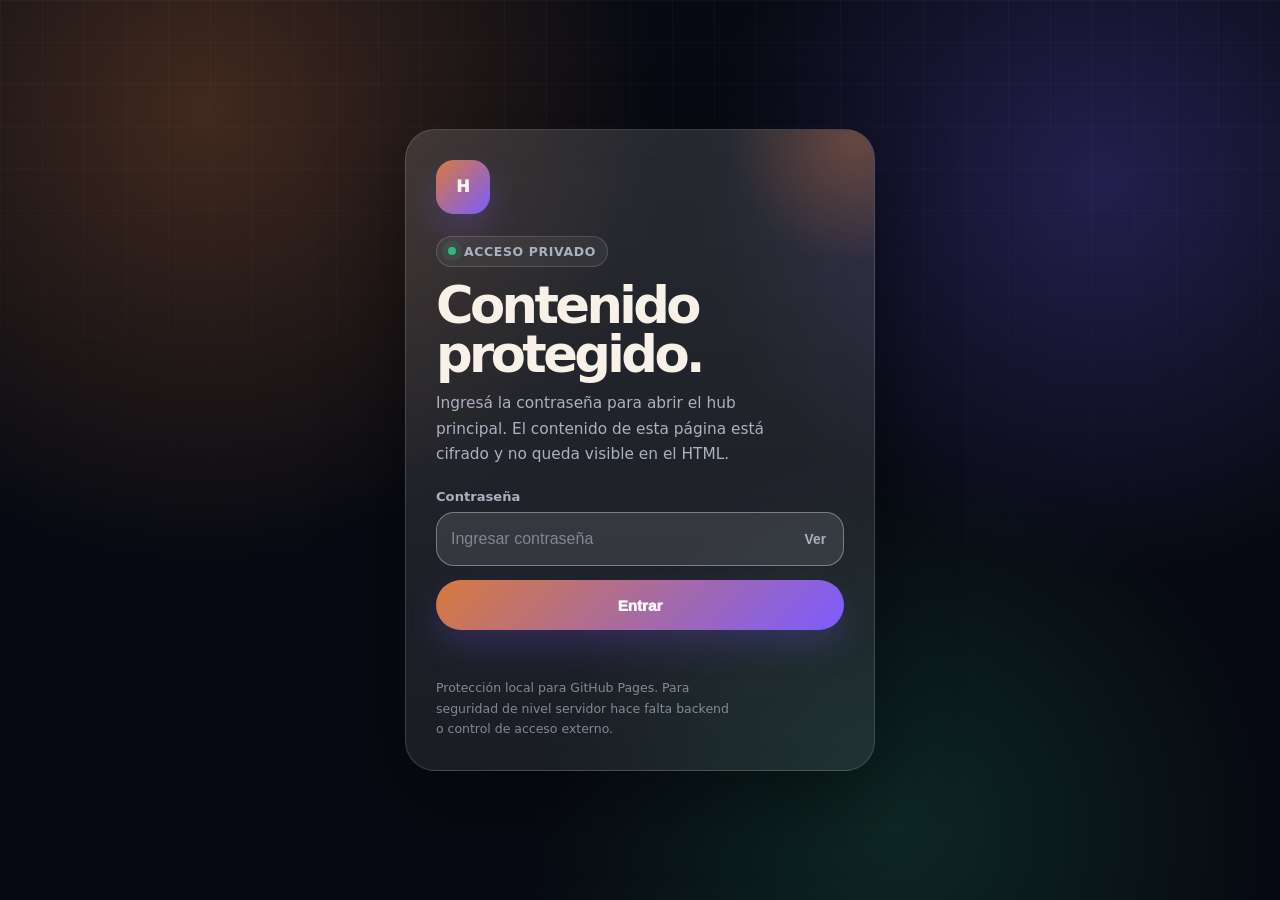
==== commit ff1dc838: "Update fmt.Println to print 'Goodbye World'" ====
--- a/index.html
+++ b/index.html
@@ -3,729 +3,120 @@
 <head>
   <meta charset="UTF-8" />
   <meta name="viewport" content="width=device-width, initial-scale=1.0" />
-  <meta name="description" content="Página principal de Rodrigo San Martín: portfolio, proyectos, juego Desconectados y box de archivos académicos." />
-  <title>Rodrigo San Martín | Hub</title>
+  <meta name="robots" content="noindex, nofollow, noarchive" />
+  <meta name="description" content="Hub privado de acceso a recursos digitales." />
+  <title>Acceso privado</title>
+  <style>
+    :root{
+      --bg:#070a12;--surface:rgba(255,255,255,.08);--surface-2:rgba(255,255,255,.13);--text:#f7f1e8;--muted:#aab1bf;--line:rgba(255,255,255,.15);--accent:#d77a3d;--accent-2:#7c5cff;--good:#2fb87c;--bad:#e07159;--shadow:0 26px 80px rgba(0,0,0,.42);
+    }
+    *{box-sizing:border-box;margin:0;padding:0}
+    body{min-height:100vh;display:grid;place-items:center;padding:24px;font-family:Inter,ui-sans-serif,system-ui,-apple-system,BlinkMacSystemFont,"Segoe UI",sans-serif;color:var(--text);background:radial-gradient(circle at 16% 12%,rgba(215,122,61,.28),transparent 34%),radial-gradient(circle at 86% 20%,rgba(124,92,255,.25),transparent 30%),radial-gradient(circle at 70% 92%,rgba(47,184,124,.17),transparent 30%),var(--bg);overflow:hidden}
+    body::before{content:"";position:fixed;inset:0;pointer-events:none;background-image:linear-gradient(rgba(255,255,255,.035) 1px,transparent 1px),linear-gradient(90deg,rgba(255,255,255,.035) 1px,transparent 1px);background-size:42px 42px;mask-image:linear-gradient(to bottom,rgba(0,0,0,.75),transparent 78%);z-index:-1}
+    .gate{width:min(100%,470px);border:1px solid var(--line);background:linear-gradient(180deg,var(--surface-2),var(--surface));backdrop-filter:blur(22px);border-radius:30px;padding:30px;box-shadow:var(--shadow);position:relative;overflow:hidden;animation:rise .55s ease both}
+    .gate::after{content:"";position:absolute;width:260px;height:260px;right:-110px;top:-120px;border-radius:50%;background:radial-gradient(circle,rgba(215,122,61,.33),transparent 68%);pointer-events:none}
+    .mark{width:54px;height:54px;border-radius:18px;display:grid;place-items:center;background:linear-gradient(135deg,var(--accent),var(--accent-2));font-weight:950;box-shadow:0 16px 34px rgba(124,92,255,.24);margin-bottom:22px}
+    .eyebrow{display:inline-flex;align-items:center;gap:8px;color:var(--muted);border:1px solid var(--line);background:rgba(255,255,255,.055);border-radius:999px;padding:7px 11px;font-size:.78rem;font-weight:850;text-transform:uppercase;letter-spacing:.05em;margin-bottom:14px}.eyebrow::before{content:"";width:8px;height:8px;border-radius:50%;background:var(--good);box-shadow:0 0 0 6px rgba(47,184,124,.13)}
+    h1{font-size:clamp(2rem,8vw,3.2rem);line-height:.96;letter-spacing:-.07em;margin-bottom:12px;max-width:10ch}
+    p{color:var(--muted);line-height:1.65;font-size:.96rem;margin-bottom:22px;max-width:37ch}
+    label{display:block;font-size:.82rem;color:var(--muted);font-weight:850;margin-bottom:8px}
+    .field{display:flex;gap:10px;align-items:center;border:1px solid var(--line);background:rgba(255,255,255,.07);border-radius:18px;padding:9px 10px;transition:.2s}.field:focus-within{border-color:rgba(255,255,255,.35);background:rgba(255,255,255,.1)}
+    input{flex:1;min-width:0;border:0;outline:0;background:transparent;color:var(--text);font-size:1rem;padding:8px 4px}input::placeholder{color:rgba(170,177,191,.65)}
+    .show{border:0;background:transparent;color:var(--muted);cursor:pointer;font-size:.86rem;font-weight:850;padding:7px;border-radius:12px}.show:hover{color:var(--text);background:rgba(255,255,255,.08)}
+    button.unlock{width:100%;min-height:50px;border:0;border-radius:999px;margin-top:14px;color:#fff;background:linear-gradient(135deg,var(--accent),var(--accent-2));font-weight:950;font-size:.95rem;cursor:pointer;box-shadow:0 16px 34px rgba(124,92,255,.22);transition:.18s}button.unlock:hover{transform:translateY(-2px);box-shadow:0 20px 44px rgba(0,0,0,.24)}button.unlock:disabled{opacity:.72;cursor:wait;transform:none}
+    .msg{min-height:22px;margin-top:12px;color:var(--muted);font-size:.86rem;font-weight:800}.msg.error{color:var(--bad)}.msg.ok{color:var(--good)}
+    .small{margin-top:14px;margin-bottom:0;font-size:.78rem;color:rgba(170,177,191,.72)}
+    @keyframes rise{from{opacity:0;transform:translateY(18px)}to{opacity:1;transform:translateY(0)}}
+    @media(max-width:520px){.gate{padding:24px;border-radius:24px}body{padding:14px}}
+  </style>
+</head>
+<body>
+  <main class="gate" aria-label="Acceso privado">
+    <div class="mark">H</div>
+    <div class="eyebrow">Acceso privado</div>
+    <h1>Contenido protegido.</h1>
+    <p>Ingresá la contraseña para abrir el hub principal. El contenido de esta página está cifrado y no queda visible en el HTML.</p>
+    <form id="unlockForm" autocomplete="off">
+      <label for="password">Contraseña</label>
+      <div class="field">
+        <input id="password" name="password" type="password" placeholder="Ingresar contraseña" autocomplete="current-password" autofocus />
+        <button class="show" type="button" id="showPassword" aria-label="Mostrar contraseña">Ver</button>
+      </div>
+      <button class="unlock" type="submit" id="unlockButton">Entrar</button>
+      <div class="msg" id="message" role="status" aria-live="polite"></div>
+    </form>
+    <p class="small">Protección local para GitHub Pages. Para seguridad de nivel servidor hace falta backend o control de acceso externo.</p>
+  </main>
 
-  <style>
-    :root {
-      --bg: #0e1117;
-      --bg-soft: #151a23;
-      --surface: rgba(255, 255, 255, 0.075);
-      --surface-strong: rgba(255, 255, 255, 0.12);
-      --text: #f4f0ea;
-      --muted: #a8adb7;
-      --line: rgba(255, 255, 255, 0.14);
-      --accent: #d77a3d;
-      --accent-2: #7c5cff;
-      --accent-3: #2fb87c;
-      --shadow: 0 24px 70px rgba(0, 0, 0, 0.35);
-      --radius-xl: 30px;
-      --radius-lg: 22px;
-      --radius-md: 16px;
-      --max: 1180px;
+  <script>
+    const payload = {"v":1,"kdf":"PBKDF2-SHA256","iterations":220000,"salt":"UpR0CX5EqbP9cdj8ZEoGUA==","iv":"r6TiEZ8TrTaQLYjN","ciphertext":"u5ZfD18ws7+JIqLs6+P7mfoSec6t2O7apoCkz1oqNSc9LAs9VwFpUnF/[base64]/aX7TB1OSn3W5qFNP6XKDM2blUweeI/fPF5sbZ44euo4zP/ddpMbTR/bspOMCoxuRn+/ZGyxDOnf/M5eO/gbsXbUx4CusR40UVWeHVKTRN7nAlms+a8zL1UvksxHpNiAcLkZck5W1No4ZpKQJNCPRG1Uy/QsIGZZMO6DeXr6M7pNyagpK5ewJUIYZiEOK5xmswalzQxVDzbnGb6T/Bf9oNY+Pao+j5fMPLTT357jvC2rKYRwjB+JWJARwMmD1SAcUvHoYo77g7adqIn7eYYhhlmohAugfsOW15abVCq0CdQ19dxpyzl1wh3y9s6X5+OcxD+TTF9slfUWZwcFnlrivEjFJqSR8np4aM6eOMjIKmLaXhke59ne/bk3OTrqp6Me+6WlNHdO/azpczQIbrzdwD1qtSnjr8T330y0UJr5KlzCGd/wZaNmex/OP27Vht5RPWIeoskJrrk4N+JayvP70IXcHl41pE+M7gV3EQ16aPAyztJR/FSA8Wp/0KVgrLkv/026eBHwihIUsVf252Lskst4mpS+Q8or1vIFbduz4V8jMWiMiTJRG4wzkMRF+mggAqOt9lvMtgksvVk1hmvcH5Qw6Z7xpmbhxt24N3SoE1O5UAINsRFIfBswzsJSsOv6wW+UaoX0Jl7MasGazazv4Bozy3Ihthaz9IWfrwa7vkDaThh/dG9KIDrHRaSDq3e1HQHXn/fi0NQhqiptwhWB72OmV9GRdOrOXnseM78UPMBK5aYmCwq+g86EdZUUT8MigHlZK/61bL0MTp64NahpMnVeRHwt7BlpfGDJxRDuJWmNm4rVGggez8Xfx4u0a/Zr9EFPktuQduvxqplbGrrR0OoZ0OyCfzZqArRcIM7HVs1cOQHEBfXqzsVnu0Kfb8RsF82Pwzr2OdRBvOboXSJ+R2ZPQZii11nRM5VZ6zRt5YvTc+AzVSgQxGVEi6WR02GAmIZN9xCO/zTImrqYVjkhVcwjb4fGhXfvZY9wiNvL0bQ+lTHVXUYhs9sHle2GSpX27sEmtp0EjT5v/mfd+3E3MtbEGPvMr2J7JBpd3AJULedj3hnWotkktLQcFWmx/lc2jm7qDsa/VKuqGf44+oTNvQE1oNmN31BoYpqebNeuPphk6XK0EziAiE80WQp6Qzw/GREKPG/WEWh0ZHqp7HuDAJY5MDaRSTMifXmVfiqrh4jXOezQAHHazrcXyW2Ht0BdLwRxCfh90D1Hi4CfYlCA1/1Pog2nLabP8qF80ziQMlBn9WlCi2es5eYqRtCfaF7OG1jRl2gOD1id3iK1yG6QYKeXcdh/7wg/PxSGCLEo/QWyXX01gj0NfLRJEmforSIZyShx9CAwyYGY/rs6hWnCQ9cQfGY3ANO2OtMggo02dP6U2vRJ6HdXs7E5rrveOY3HHlw3ea0DulHKTp6YHCdUwr0YkXH3aUlhplYvDi4DLfW79/KdqZsckJDek8SfwhpeCHDqdAyq219O/6B/iI+NMriD9pQDkpSQ/t+BbHHLEmRme1dFsKAukz32OfacBYyvdHKHdsu9UekuQa/VgAXYk/bB9TcCC+9V80XNoK6z5KQ6nPXA3z4OrANvhZM16IYpap6Y5Xo4fwrZg6rGcioe+beDO9SChPtrJwUiwLK1PozHdRENxxzC4YCip+NmVAw1bHBYBSoGwpsDdgkqxFGHJ4QY/MSZ2A7C5JHZZ8tC/jnp0cj0fkyVsIg0G7fCTNVcdsbCWVu16DuXXuYY33ngsIq23pEaXTYRQ06CYHqcsjvAsX1K8M+FkgL4zpaumUuC/OB9tgOA5tvV6qaOtYnhU8J8i0YGiHTjr1GUL46H0O3sab0K2+4vsfVb+HpH3umo2q7kvAtXDQCSXrpdkp8H5//tdkgGenQ6knjBVGr0f/PKJdbt/MHzhq8WHEwHZr3rBhuenrKLTO7FsFpka9ybXJIsKsoaE1MoaJCyYRV2mNJSkmjWiDBiz9HvYFSyzb785/zQJ6kHEQJpoWSzGfsx9QD2GxnK1vKNWEj7vANZXx3fBfJYzAsBr+4eGThMmD/ymCDl1Yf12mlUDg00aeYvVGsKvyx2UzZsJHUVsRN8lI47hGgpc8tbkmwVKdsa27k/6BsBBXKeSFAd20TTbKisL9bcOn1PZVqhkRrT/ADOFmN3cdy5K/a0mYotvIVb8/FbM7h7kRy8tcp2351pq2WxyaO+hYhWtebhipVN6AQGm79NVbePGAx4o41fY7DHYciu27dTdvHsc8lTOKHphzhWVj+B2ggM7EnjD4i8qmoEUrlg2QgSSMVCKYbdGpkpbdkmw180nZqfZlB9kyaHR/u5zwNPKStmQuMS2UryTqbNWWm3BG0uRilw05x46ncmhCfMu8YT5CbRM4NzGBZjYssuXeoTdeGYKoUJO2unO3CVY9pnkP763kvKchkWXq44/9lTnG6zbu22Xafke1FGK+gazKpXXNYv7pJTfLuVV1BAMuuHWXELzAK/5wfpL3rj00ZzlyrJes3J6sZkLv0fQLL0Ps8EEBlOC/fBZk4ddatreoaNvVszZU35/k9w9pGqHucaAv1mTX3/yWiIG8emD14bwX1Jqsvip7SFCjRzhrHjpDVSwTW3ERAEaH9B4PQ1TUGSq94lXOAWw7XsHXoQL570qfaJyav1KdJhHoWluIiIp5B+GFCVd3xcVq3vGLZ0I2QH/NwqZJR4tOX+B7yS2wppnm1WrZ9YvUGvD83MuEBGNN7b+8T5NQFvcdgxeCAPCKz/ZJgjt9A/OpCLoS+wh9NwXQxxyaNqzv0PLqvtTRMejYvtJfwO7ywyzcZ/B2BoyICy3Z5wIOF/UlLwhrUWekbDVl3okpdynNDVVU3kgnKLlv/OJ2VluUgNrzQ7xdjIOdpggMfcrrKSxGtQBr+C3CSvKPN6Vw5qx2A4of77ZgEZLf4Pmk/8cVSahXTsMmHMJOiA+e3k/[base64]/nh3Z3wc9QF2MBZe8FAvV6ZzKQyx6U7zuyN7Bh46YR6zMDI7dne8KF3ploiJ41K61SmsfZ5YkHVIBC3hTToBS9C8jm6U2mBsC9nQALOYaTbyT1hzGAgoVNubqB5qj1kngTKSY6uqRd+YgpHU+zd4wGO64fNuc9b/QznIof9pwasbpPGLXYxA1/zKbRIai1o+NcsRhEQCPKY7jyQeK5Wl2F8SNYbJxyu7pHAdr2SPhmf+OEGOcgwhDG7twLxUpQ3H1zER5wfY8VfxtZf8kZhU0XaP4dCDxsjZ9I3rTHl6p12gKNi9Qjn2TYrsPZd0Af7X4E1CoW67iAe3M/hLTU83Mq8dGaPxjWAoNoVr4nGR67Rbz1KzWrQxfgq9iWpN6ixWXNH7y/itD4RstcQpcdMbrmR9pKbwTIBLtWGVUqIIA2wZPY6p+2H3gksokLxnzBZO+NkQGJMf2ftAUL7c9JwcIo9mqL1pxReLNduDG8LO8q3hUE/EDHmC/9d2rNG20hHjgXcye1NozEGcoI2waENrTEIrC6u3iDDe2K1TmRWZU2hRucVX6erjiU41AXIVvkzAMusVIDdSgelNS1lK38p0bzJcOu9SpuYZAUjkwyHhNs0IfdR7gwD65vBqwF2pFTxH5PrKWrz/[base64]/yWFXQKaYuVZUfGzyrlScQ4HpaAk0b5oJ468/tY07t/6eGe/BYbeCjTDYpfsaixJPeSk9W0SDV5VNsrIsS7rWoCjHLkt/Nh6pRMQN5N95XB3Xn+a/PXBsXUOtShZn2Sf+ql5ycQuTkoGJkn7obov20vGatfev4g8XQX8UpYLa/+eRb0egU0d4SpbBqG38xsSeaA5n6GwX4fqsH/Zxi3dPgQKQfRvbKC6+zQQseGuDsOWGtWEvfnCVSVave37eBu83I0W4jVwRrNF+cNZoTUcS0mpWMdT6eUqIaMp2V5a8+SV6VdgK2nsW7BI7tX+VrSjNb+wlOHV94WMdPfKharPCXY9T/cKtJQW0uqrfe+ayoDVa0rnVtfV+92z1ZmhawwlkQ6lclIa9Y3FHYUT/WKrouYIug11gomQiIjPeCGFuhvoGUafmdKhxSS4UToqSdBEK7l53HFfxb1xCD4fguDXlh1X0YjKqhrk+kjEzL1wJmIlUvsPwtRczAUdApQdbcB1jJut+ThA23Z/Y5vqDuCzU33rRVJnVWjMNM8tsRiW7IKWKMDR2FOBO23MXhydd2sY7GbwoUKl7IKOj0kkwBTjdhbLYTT9SWZVvaPjhWGai7ppBh79acXXrv9Li0pr3JT6yb+3V52gd0qaeCNJT7bAphlNcrDDhXwVOVDZdbOBqm1R4tLaN0EN8sNujWGzMiJzGnKimBTU4qqlp+BFgVB/nVNVumELsfwCyg2Cg6ZMBPeEatOG4xsr6WxcEv4zf4udIS/BOlPGuia2FIjy1f4/UKWpOJ8akotrElRpMnZNmszxI49Cxn4ngMhhirc8sRTByxJnR0+GKgqGAL5bCDVjLuKjv96PdQ/6ses1gr7CnBtj4kDQ07QiNSIDajTpSrrgA8uXbmTm2J+LegA1BtHtCpF1hqn26FcQk4QmMLRzLI3GpguyVoHBYM4BC0no3YFdFgHmbuqJbWYO5m4SEOGqV/fQDh/UIIIMhLwr+yO1hhwvbD1kczHFz8TLh7tP6+MFyqDsETmQyhGRWDG02cREGga6yCk2obRFln652cfVwtkuzd+UCQhVxsf2r3IEBrAgeMSvkAb4Y77+6LZkwQKzviQMTw3pOhsZ3yJzBo3D8ul58Yq+/QTeEZ5BIL10MMaXxhp4006B/YcEfN1hpLhIm5gF70fwOMToZrWbIs1GrQsy1snX5fMCyBuxjdMOP7y1slAimw8K0sspp31IzQ6m3/uXseYzfgdAYHxLLOYFTMWSH+Lhltt+Q318bJnMddcb67uuZGMWzuwxhX5hOcCVhOj+x3T8etXqbjoLo3eFo1HGwtCc7GhAYlQhMc6aCnnSgiHci885PttQx4Ot+7wIfs9eH6eUYwzaov4DFyXBx7SJ2ekXo6ydCYVpBSta+Z1y/IfwQepejzAUrNREf82LbRe6Y64Y5c/NMBNcwIWxQyo8esP9TP1+Jjxpz/Lr19r1qsD6JgzcwuvJCdszGGK9SzdfRd/MpBCc6Q2P94eOO+zc7k8jbgyHTmYRLcDgc0yEMQf/ZVpuivykGVQzMKTAF/0Mwj9disEIZllNhQZraDcCfVuEhekxQa8zSzfHzLTqdN58q4Ld52ez3+u+4Ll5zgDNgrPXi8oKLo0rOYLVpmrTf7nwJI99pe4ni4u9hRGJtd/[base64]/LbjinOSo9nz0l4az471V2nrTdU063pihkLyaWSUElG6M0EfU9Fl/iPT41pxJT1t3qR9UWIYMw31a6axH0GOB1T0D9fZfF6JlXGfgmjznRKJ8n14oCWc69wAfvlwpKvNw2fKUUPjJqk+QTo/KV71yQN/n5gzq7fTz9nCBTjAemB04nKqY8e7Ic1cMvSLow1iJgOvb/t8Lv4rQBt/[base64]/oRnLkSuVly7+nOJz9Shubi6TAkXlR3CzHBRwLJZecaaZX3LZOhP0Lb+0R7NzwD8i7epeeIq36XV4mKOwhm0kAZXqnF64Zo72PFHKRHFT7V+oAhe80pHszi+HOP1pI/[base64]/Bd5AHPwfYn5CQgJTwnv58/FeJjY0d57sSrv0ZQzj2KkCUJ3xITD9FAGYjxEqEWDpQY7MSKfLJvA9mXdAAWwIwRC+YENGi//bwa91onoX6kBk2G5SVYhdRmjo1rHslI3lWzjefJF29+GSORPDPwx1UiFoo07ELbEWO80Mn0YXHXkvf/[base64]/d4yEWVfhhc7vQifDk4FzwcJav93MgYvxm9AJubGcHfTbk6az1evbu1jAZUUK0BftvjolYQZtv/BaabTUEpaqD9APP9bcWUIJKMsQcIXmQ1FX/rvi/cWHr/e9xxIJNBaSMiJohhDNVy8YB7vDYaPqTZpJxiiG/[base64]/zi6ssZbxIQtshWKz1gP3ioeNzehJ9NwnrptA9frp8esaj6hoLXIKu0+oRYR5b+phVMxBbLRcaZAOzNsiojEfA+YWUQtYCo4arsBYWKN43x7RkJ61MEzHdC4rgspuPYoT/[base64]/oZtOnhrwdl+N9ivvcNH84TLrGwegwXEQMGlbZ2i+2pm5IyAEFkGY89sDtzQBW6c7nlu/aVeTlZQl9lTErA/LlcqpsDa0hQ7g+qTvxRDUSo83wZAS5Fxr3GCLWtRXbqW3tk/5AjWzQ3pIC8vsiegQkDHbVDLbODyj0MZm7BappkAkztaY8krRm+5FaAXVk7oKlpmx5osrJRvuoaXjbdm2gSNaJ7enoWKKKC4RSjKR1s3r4KjcEdOmg1Jaw35j388NQwwJD/X++UAgJPKFNHJgp9Pd3m49MHtXzhafxImPfwk8LPXV5533iFbv5Y1PfATFkcMelaWuzRXwWJNqmM4F8y+UddZ+hxAtcw50KfSNebDwe5hbXWWUzz6JCJnlROf/O7TA6+7vY4YxLDz1mXnaPQOEzD9MunFNgG2LD3Vha2pT9PrR4sCUHEJs78qwjXtS3TvrZtNlgdMIfwgTfu/V3NZENR39aR/iE+on0nRb51sT8Z9IwQLMGIX+2y6UO+2e9BESt1iVLBeQSnONxt/xCRioQi+P5IWduOQMWPRC0Cegs2/kdVHoTlNLUdUI3i1Drn2eqvcu3I9uTuXICaycsYqiSig+HugXJRAQps1NOm7SruLFO7yJZiKNgByl7zfwiqGeDa7yFs9waW/l5v+FfaAJwGcUqz30UYweuMphv3zlzR/UtSdHg4WTKDCEkDID4QknXjMJysw5+4GVLVU2hDdLgl6EWLV61mERc8ZCVSK63zBiOSPbi8tIMBH0ipZjyUuvP2HUqhO/sATmhzvVIDdR3M4o/E7+SFv5if/GbP4Kno6x4tZDwUTXNToDX9jFic6vA+g5rSDHKMqagmp9kTY4RSPhxNPrPrE7Dswxy4rGEdAmtw1nBnC7QQ4o6E07lrC2PIxvg/[base64]/AUpzYd/JztVAS+00ZofahwKdBMObHg8mqJUj6/y/hjYYZoCMRqNOehnlG26pK+EMjSm0sQPJGxbKyFj1Tk4+n5SDQeWZb/zUeEc+kqPXF/AlU/gmgfimmJ6HwR9ZSV8lbZnHQbwQxQJmbqsez1AIiX80NZ06BcdSjQ4UcgttXKZoCiY46j3FCik/76TafJNxAFH2uP2ApBltWr/OqSAsRmd3vZyzSk5+vB78vOeL8n95ggqRH1NH+Pao0b9ZGKDolwjAmmQBw4CIo5fBtQVicVeyGHHSwsqeTkknXu241rmIkNft/mzIpxQJdvAOLTSuWNBthXaZsU0oAX7elgGzQb5DJw1g321aNWIn15Hr2y0JaMeZJK0PLhAc2lp5Z8g5VmIjTK95j6EdM+wekceQoa6aynhtW4TD/64wtZQyC64ttJALN4zJqBz0QRHyOEpw5mSzcv2rNlDBYJfJqiX9jxsXQfFKxIWRIBjjoqnBHYYU8LsmfyRpahY+BwMPvftQdBbqLno6tnmm/Kp7FnonsRsy21SCydxF+rXuMbOiP+sDDCZcfbhzVNQBNPlyFerZCmoUMz12pEGvFlJDVWM2pr8rLQb83ZkZNcnt3JVHoHtV1CX8AUGZp+zcHFMeLduuPtbv4f/1gR3G+nFZhZH3G5U+1GESK6a8T2bY+hR15IgVLreUyLy/EBG/S8FL20iDtSTMuKpzfEyTAseLsFdpk4F5uXFJJHcDQZCiEyINKRviUXgb7cBrtJRNlAEs+sNOd/VZ5jW3e6USHNy9WbHfCP9WvTS0pVfVfbJ9YI+Vrb+5oqV1bhd08ptSGDFEHtpv7HBYyqpikMwPCubfCpg//[base64]/Q3N5o53WavFvPPreW8lnINA5zCwsrW5/rbDUQFYqtRSQnK4Kn8ttM3MEbvsGa0YV+fmaV+/fUex6Ogv6RjbwdNDBPqZJ6s90RcNosibipUyeJZ9McvmP6uv0ixQ9gekeXIz+qwsKTFvAs5U4a9tKOGeb6f+tpuFJBzrx9aduF1ZW+UoFhShf4o3AjAbfYmTR1yu9bBnysm3uGQKl/oTcaHJxM5Bmx0sQqcgFbG4HFNWVP+FiV5pYnkFk3DJkd4yH0gGFIZfy9H6y0IArKTe7gyJj27/95+hzms26mqyiUWqzKRqp+IqvxUnLCH28iIdcBqMp4Kw1znHpeKcRvcZejpB5aLFBE9DkkauRIjHY23IwGknf4T2UoRNPzF+JQOlH86XWLvPriQIQTZckVu8ksnEmkqV7SVjPuYWa7QyT4UX3znDdRSlMv8nOhoiFyE89kFob94jiHVOeYqr1gCDbHXl/IMMPahQ9Ra5y0OI+orbUJIACNcBaflE7fd5TY6eOkPZJKZFgyCzn6/SXUqD++yIniBcbEFFOXtvrU4h0t7LUYE4yYzSNqh9tRLGtmrZRVDTsHkYuwOb8MjrwSfBE0JLjqgzEGLRhv8BiMXR/yV9AsZiwhnDlQ9Pq+HSqllXX1D3xfMh33jDeL54Stj0q2aw8CrUqhiAS9Uqa2d1T0egoHZIuoR5SbJx6DO0e/lhWlmcyW6ETi3bxICEjpIwYjLxq9Glumu7s2yDtb2Y2gO1aLzYWGA4VuiwcXiy2QbX/+MlJr7veWUf1Mcrx534QeXbtfei3KeVU7D8nkQdaQ227Md7DAuaGEy+W+I2cN1c+kyRBf++eVm815zlFvd7uS6H7wPWP4DFRd/ANy6weh58wimrwkeGKf92VfqmtTpiZUbIQXTilIFwQcyVuQUxUlw6POt+2d5mT5nvXohiRBFsOhymrn300PrtlYH4Ex2hcnU7EyTqs4xYHtSnbNHk9+HnsIvF8Q+OmYD0iW4qdNxKTn56uzIYfe1ZENCe/168OCc0Rg0BXX9gOg+SvDzPMlqWMhaFvq56lm7x6W+TYkAU/X/N3IYqCvK8vHE+W5AoXPUy72wU/4Rdrapnv57Lbvx+KiS4WppkRPaGo0swMeEI3S+NRhxTprAvm1pBJyMVLDmjRTLxE338Jem/HjKEDDr9eGoTkFogaZydzqap005kOU3Kur2fF9N7hfuRIWsxYRS8HnjJPf0SPBjaOzsPCsP6sWpIYfmnC2q3A5QqnHox759/ycinTiKJDtxD7xZQfbjc60zr5zKCCq4NbN2zMaLpfqNUn6HsWPgpbMfo81cAUM5xs/2nWYsqVhk98mVyIX9UNjmF597JRVpUkcnv7l8N33hmrmPWIzY50NeLWNSY2uPIY9aocXC1CzSuVOGPnm2KCoRT8FvkcbxgPiixV/WL4HJ5CyHX9bOEiMuTMewuhB9SkTUr/ztVaiGDDA2Tn0eKYDbdxUoz1GUHHOIeUY1ZSl2dr8j3sMxSjl1FVNnX5NN3R3sSmsLJbqtl8nj1qKrpFXDwJ9oufPeWH8jyhzKP7ORMITzKMqNq8sfo9+mSquC8tGhhVs4M/+V4ivd96zhRdPj5nxb8z2tGp916DDnJteohJqwL7NbeqkD0V0d4FTBG/3AJQVAZxE/vghle+nv+TqVuGg7YZzHf1adSGiE+kLdfrELRvmQeN9fOxHRy4/rIJec5U1knBIYstFka580DLXsnLQOGTY6gjMcymtQQg3IplWIlWhoZhuOAGvhltg0i/GkY6zq9c7gSorK1EPdKZI4rGhOWxTLEFA+OBxoA3aaoS/OE/RfAipIcV3jviBU9awEp2M8qMQxBRY2oD8sR+3Z8R11qGP4MwQPULWfQdCLRMl5TtOg3X38t5nr7w6Mt3ZMKAnRFKJ3AF+t/E1W1r2MCGxvAhkKIYqxyhX3N8PjAiKKnD3871axEow41x++uD36T/ceeNnezllJKxdUJsNPLy4EgtdCWfb1FTbabbLes+hJcNhLWIhzlS98nV4otAdZIrreR0LQooagUUL4w4ZUf6IdY7FN+dIGNzj5izHJabdeasrTdTxMNC73hVwLG4HNB0BSWJ1cQcKpQdlorLYGd/VLySsDJ4MHDMd3OmJ2FroG9BzVRMZg9k2NrzrAh+zBtydxQxSgR6AhoGdeGa4kvacElw7G8KEgH/nqVp95WT1d1+LIhZnCpgG3Dwkp4/S2D13kOOJLy/vHicDC3AAWVkUM4aLLDN1N4kVKWkKEc6C4ZM2ROBqU7LCfgM7KC8LIrFsY9rHZC0jRkdcKS2x0ItSlohl5oZSvhN5/tx+GyVOvtnsf4H6XPfZFqH60vf6PcjRkh6rsx3Yp0/1ZeNr5EuH7/iovlGHOqjabFsrG4LrH2nl1dfto46XvzAUUY42mQhP7VS+RdvswTqN8m9WNxM0Mr4cIXw299mPQyWg+s1Xx9aHVQqv2XN4wtouqOOs9dILtciX0UnSRoEbKeY6E+XG84rnH42/0pGjNEp6ITJ6lis48yoLuNNDOMX+LXQjTPtn20Lagphcx4H+Z3u2dFm/QrXfusVJpjK1Nkd0tvSkyptp8NJpCABuJDJQ1/D1yulyGfiB+k1PbBiVpgO/lwpJMXwB+e9r+yhhak49GWlyWANa5tQJTvCH7wXsb+LR/5F40kFbxZ3UYN4iLRi9LnqXcRcBMT3BybjiG48IvqkRCgbi9+Bib3UZp5t6QKvoptG3LkaVbi1Zug0z+HUEj0Mksa3saabtYW9gbxisFdX95NoExBydE0wbtauJF0ctj+bJJSFwLTgri2IZA5b/[base64]/xaU9Y6BlR+JFed2485DmcdTlUk0kS6M4uREolx1s2oRqAxqsP3ah23uaMmPhKDFTNfl7cDFSbyqTtOL4LGIMEUOqxHHvi6kdIBvaELRj5txAOLUZ6qvWPtx/m9WK2mXOprdM91GsC9CPQoYgv7hAPXc0qzlUWQ6p04JzHV6Wfft4mibcHNo1oX4TQPHrssVdJCNYBs8cxohkhdASM8N8zrcJduhrAliMoH16TfKSNNpFl1MZmkA3cUn1sh5FeViACWO9oX2m3mAoUoHcSbt/99oAAXaXKn582tOwI5gFCDAD1n77Lkp0W38yxcJC8o+IAjgsH6zsJVQQ8Dmmw+WEFsX23MXLOvnlGzeD2nVTK3kRrzTB/2Ls2KRT5qPHQ5mpQIC0JmJ0ZJSWRSKp3CW1NHCiS4xkVAzhMxwtzmzeeacK6xGUl93R/+5RLO1Fdf+wRSNqAaGwaUYGUA3sFzijANP1liN4Drv+UWDFtudxqvPvqHZ6WBN2OlrC5QVQBpI0MLl7p9E5T46yrGk3fC+OzXMu8ElUQuRcRLwBY3ESanzsvSMrgybJpqGTF457xh+jLwxppqUwWdZ/K6qgulN4NV/PPpjWNjVO+pL2um8/OzwhAvRU8BW+J5YoNYzALMJ+kwhqmrr8CAWOquARTEgY/ck6B7iGrs7IAC8w+3mV1HdiXdOuPpdcIXJ8NiJlBvxc1exTtdCDvEMxj2x9aFjZCbP0NWi8BTvOzNwz6OGoUwlOJT7LCjx7VlSVqiKq5JNEVbWQb3+u8JZAmLuFvYurB4dozMxH7AVOX5Q0dH/agSMw1KuYdSZ1dY3Bu5RSd9x93749DV68ZOHX+4mYzRDbu+QofOUOH4WxeRxSTnUnyfLWbLm7hucPioBuI2gH49mS+EumGO4vELs/1LUn3lbIgw3tmWSc4WkgZooilyvn7ACvx8TsmxSDVrcAMm29p/t5ny9V68vWB4t0eK0PcpTypABQS+InaJm/mfxcl/CI6HITWf+SdqVMVHqsIb1/54X7n5alFA/[base64]/zirIMcFPgjB9CfVQOCupyef1uN2qIwRsHvALMUw9/JalxoLEW+LfE0FM2i7ovrPElQjMnhTwY4TfaNjPi8B/EVw4hTgxvyEuZpmHO19MsCnOrwogGq2MTObkdSEi//+vxOywPPwWGl/Jr0C2Rb2GRLLN8R45WMUd2rY/SLQ3oHuybcb8yNreT3wzchP026SEKEEA//5bJaA5VH9FXzhAs59o8Z4F0daTutsJK0kbSIPMZzLqLKDBymwDUdT9at1PrmZjzmlgaRJ4n4asYmr4nAtBWNTJNYgTnwKh+fTuDwP89EL40NcBZ0LbrroIifMVfHOz/DUQy81Y5fzm/vKnR1WuSuJVISwJ9peGvWygzDL2UMc1rmf6dfw5gcsqOt6SG2o6w/E6eJSizYfdWDbsBuoUWk7MzDsXUzpOujCT9E4s4pZYAxh2/[base64]/D03rn+DODWpRp4GyiZdxyIZFDKZNPBC0/fPdQnXlcF2V8fnhlJB7aijUWxBeuTgvhTX6JVNx6S0FjilgCpLf1OlVTTbiAIqgaJJvnj/Nkd7ONRasflq+IEpZGTZImorz2xRXtQUGA3h8P3HI4cFIDOhHMIRZMUZI3g2uMWlUptjm7OZiKh7lxWmbhIGRZC8Bu2AVZzDPq0mN8L9+eTL0IYjrlY8Wy6nfXZdQ//Qe0tOHxM+L3fyIqlT5BgWUp8xW+vikHj4+o6w6FGvAklK944qhYI7uizUPAGAax4zSVYfxkcr/Ttsyodjfbxj3U6RRhfaAyVyc0RM/gcXVg9Mz6SgOfb8whB9XTO5aNaCjZEtk4B2U9NsLgmGInZEDyKYn1TRAMdRxSLa9zzWGduojr46wYXDoGDHVm9etqNykZoa29FuCydtGRxMjbgDyxZRRnXXYp+1EVgSZu2Ikzpi7l6el0n0WJstRASXRpQq/oYZDXh10wu7XBhBJucEFTEv3/88flw9mJqxyb8kR9BFOlddo0PiR7zr+QN96QBmbHME5tnnGnC+Pq6ooIHxFwFtcIGzBWct4OGa6B46tGpSN4VPNJTuec5hlnsZT4s/xzJTump86fLaS6Jloh3WjcpT2vKUPDJODJMv0Xclv+ChkMKisgbKMS3ZrDX8pgWVwvOm3upkwp6fy4wjzuvz6o+bq/U8yH6OkPLVh+uCHDkjdBF7Lh4vF76S63kzokqXZ1QvoTv4GD36Hj8iiphtn7gKMQkjRVbI4U9pI5BeDU4mBFbPf5t18h34/2JPdJn7hr3A+l/tHVZRXWxBVq9uq5P3WQg33dlXB8ZGEk8lkp9qDhek2IvyuPv42AZDIe4BkZGC/vI/yZrUHatM7W74MtSTder9kSVfePY0Jsg5cu3tXYJD1Z9XAPTR9zltcFzLqyfHS8vn5zuNErlQmDWrgJy7nsRjiQZWLMY7WFbhpg0KqGxjeQisaa0A3JRiH3y86XVdTOT6FUaL+r7plIzYz+FGDbvM9VtNwKSP9IB+p/IFedMHAcX/yqbxvP1oWItw6Vm/pELiDQAzlRIh/qu2rZQ8NIfV2gZHpmxPP1FzmB3UwXjzX2tCGMDDSNteDlQMCbe4z4HZgHrP6hRC7fmBGuRXwLS9fH7m67Eb4/QsUTeYmo1b2p0rNwtTtRTITy10lXdZ7AA+Gdi67AYBqrhINyu9YTgk7mGxBDcxVJwhxg99cXj/[base64]/9lCK8YRdu0DAKqVvEuC7GmXHvgzM47KtcJVhaNqqtBVk4L25+YP5BbxYTD4/pohk0Zo+b9E24C3ZZeHfdgrRaXPQzg9NQ4JCdz/HFNLtFiiOJwW4gppIRfSeLO1Tf+aksoDz3fA6Ofdm3wQBqVPIc7Sl/sc4uzvnhJ5MrZ1AoEVmN2UtVrP7aIqRepjKnVchOPVXnIVftTUTAOi9eWoea12GVcTEPzZ375A1LWbPvPjkPk7Lwbx/Zy8YXwllRf+c1bNBDAyE7sY/k9O00yrWyPjQrsZD0ZlOrrW6CeRZ11mBjLjd/bUzQDKyyYCsId3bKBrnNm/6y5M22c2P4ufB1k+/esEoezaRB5KqToft/hsiA3uRm3lFRrWEN5PST3q52EymjdIIRfoqCs0RpqM/WiCXhbFRFZMdjWx3e4mDn5ANqc9YZgkPgBb59EezmQBlVS4eo2oZLM4+25VhC/KjnT2UjxCuAQS3UxBQG5ecJbQtlam1C0AjxBX07vLZWigWcVcq1mR8bptYfTu0X6Rbvl+LRDfrjyF+2qX4fIlGOiQ5B+DBVnvE6Yff6KYJgfVzxnb29aXlHUQqbHs/lVq7o4ZWh9F14fLMoc4cd8+MTSAeeIBaFAUABTYjoEOAHvyyUWQKLiskcchIH/kqlXTYcsEB7Iqywi+Gdq2Xl7iIoESFBIPnj28uExd56n4F+i/Eu517m/NV5yssiEEuAxXqJL+N3JFvrA7Ex7tllT9sqOk+Y1AkakVSLDhWNLcQg2p73EeNFPk5X4Bn0/BIl2duDCHMInvAQzUIZG41Sg1VjwlWCwfewWDX8EkqM708OKrOkAZateFl7P+RQUP57joE9Dc8ZrujaVqPGN7QsJhbEJWl5C2DUVgFpS6dli6dBzTIqcBptDqtOZs/LiklwhIV6J6A9yr/C9gHkxCDg4yFW4Od2bBqp/ojSDgv0/217pC9qWA3u8wFFbDCdGj1XPdDyFXkVwh9GNPygMS5Sc45PjtYvPLQwsVttz7lT0UYoh85OVGPh/2Wx5DNA2kDivPLVJZApkL9bXjtXsl8slXyAmwkF2TvylRK6jSZXYOTC7OFvA/[base64]/whTdFDHknWeMBTGsBg9IG9Quf9z9pkgJdPaLy7IuwWoBiA73f/FW+GQBEzmT1q83xtOIDm7xxD5eBSgCbHCC3XSIaCFKDhoRxcf4BSMRDzqzkmPSgVX0U2EcQm32Ix/7fZ4zT0iW4Mlf+993tUyPoHNGxynB/iMKCsCP88/UmZAGD7CHynemFWsWK+nJSVgCfDQB6DbaUEEINKBk/ansJJ7Y/9eY1TJZhu8ZYECWvejtBpvIwCfp+zgFJOtt+jWrgVUxMwcHvjCUIg/YrZS4ybcK9rQKBomDvsUajzYflITfHFR8g/ZP5Cu9kvyLizhli/AzME9n7GvQLKlv92zcOabKHqcCR7KO/L+cTMXc9NvAjjRriozG0BvsS+oybSLieI9SW+vKpjY054m979G8NsXsknLvMYETtCfO7sYyp3d48K6tWRK96lqSB9lvqh7VMPfOFfwc2CSqUaQMvdHb/IvhPVvzTUwFB0Qz80JTKxapvjOBX8LW8FqW1Szq/BbdG1EQ0Oq8prA38HcR8mOMAziBZ1X9i3t7PJXrBJXMqD9F18V1mrQ/ArBHOzkF+1aqI3odCva+/Cp6v0cmGsJP/er++T5Jt80q9ZytkZXoxIdYDqhoieY8iMONau4Srr1I7XLD8KrCJ5WfCmXKhtpwCUjii+orE3neX0JmjGoyQUBFoPwli0Qee9X3zmKyskpG5uSUzinuqW22dzVsx+tIUVnKY0OQpw/MLnTNQC+jw6gdjikR/qnRVW9FZJMkEXHdPLy56DhI7ZHaOHXdM2CYjDQl2lwiDCIphBnHxxyH9vKFQWiabrl+kXfPdzN/JsGvRD5NTJPFJkPzAeVnvHJ/rRXaH3Q23u6nfTsJre1AlZUF7Mi/NOZTYzBUiRyiIBGqbdoY+/+vHKIzVylVV2Re3NOYHuJsnKWBHz74irc2q5BKDfHQGS/rmNznnFABlefAw6LeHobJddZl0UdQy2Olb4iiZ90IlIH/rh2mjiN59VPxuV31jq9bPZbMl2+YfoH4UQmS8Hj6oGkFxe7L/EEva85bj92kAnDh6hJRqX+wLjY7lJpUa0/F4IgqEOrGWf7h6xzL822fGjJcBiV1BS9awfPw+ZiYhLt6ylz/PQ4yYM2456B6Qdz+Xh5QJKxS27jrRYyIZJfguwNywtb45CmHUmk/[base64]/i/qkhfiIfSI7V7OLTHm6hKaI4MQlKEUySNEOr/MEX6CVp7q2qYf7ZpJnjmZeqweOt0u6xfxGV6jsSnuyeF9qtg5LWXo7blFkj/LuZxeYhPVX6QAifmGDlaD5lsO87l6jBlrGPEppNcq1kk/X2G+xp1poqeGFAx8gJPsd1oEROWDG5hMFAh+9rKAN6FMTFjToNLo9DWet7ZM2Ra8b9Wh3AiIi4KkoVQY6dvRsOWj7TEt8ESEOS2yDN3hjly9RYnG2zQFN7EbAWVwE4Rux9yU6BfKOKVQoVCqJfIr0UUc0ORrWJV72P+EH7/dVBr5ji4kWK5MB2+dxOC8IlazcIo8N45WQo7wZCdVOspGag5gBIE/f6PhTtLGgYHeKXoHvV/f+fvwG65gAaXfTgkMs34a3AVd1WnQq6ug0W3zibsERPosappEI854eyMpGl2TABa3ibzDXaolCaMEtdlJ0eYHfx6Fc3MZs50vlEekhmr03umq+Z76tkI7A/UEgYrawPFIoJGKs6T2GRITMl1C6oE7avhbDeqE0ggA9yFBbRPaS2vYiYfW/[base64]/Mh960utMc1Aa0ehLRLNIWoIpW4uFRvuVoG9LBGFv26nqrgvZCy3xcheQ9I/6Lm2jU77Vb61okUJwn9PivgMiPtrjzkim31+wiOSoxpVOfVs56khxHCxOnQlWvOjFfgs+QQKwis/85b6F3mgclFGvH+YTbRheYAV0PC83g3He1DLmu2NudNi1r9I/SZ0TXaWh781lcIJcye3CiWVkCSmZUci2+Bvh5yCCdHuMYBmBTWVs3OzXgnd1zMjM+SvZZFEsbXr3K40I3UmbD1cUmRywOtl7L50f6S9T+r08ZKO4GejqBqsNgcdyK6gt6GFj9PxfkBmmgOQI9c4NunjfUdwmJ/[base64]/fXv7Wd5PtABLyZfl6WwLIPNl/hLcQA98Dlbcj+dQJt3zIedVfMXKaii+LpXCsz6kalYGjSgO6Xmma6c5JSWk/GO6EhoHjl0iGt36RKBh6BQzkjQIVzjvXMyXfF60KeaZKGP+TmK67yGJ0vJhdAsjJiFmLPphWMCVPc0106P8ioEid4fMv9SO13EPGiA9XFPrh0dvlgQZbHGRSIWqt+QHCtkp+7sLEK8l7xm7T6xT1HhIeV4wQ/QCaLvc+8xm5a5HexMnjuP447+8/rA9jkSqqn0y67uUQ82szf9iz2IkCWTxSSyvIv6csrHhWyMy+NA/qUrML0abVK7kLu+Go5WdFHIiAqtSw5Nt7L8pyqgX52kEc/KsQpJH6bW6GqfCVPnyBX+VI2N+XE/FA1x4UrIkrBCabwh7pQYU8uTYEcD60QFXeb00hKRTpkYIgo7UxT1UpHpbmxgSRBrmTqxKtpQCTHHkF9wMnOxyOgH6Ythgf628W1pHvuMOiRPHqUvbpZwi9uWqmLw12zWNZ4opCSmlhoTX8+fB+WICZNfPQ0D8WslbCBQ6VY2iIQiGNy89Tyta5z9/wLhIdCgC/6nQYkzR9yrmNakWCCp1oJo+/[base64]/I951V22j8embrzcCWnhQifAqliqSQNi86aW9eWy2GzAmJcKt2yVXy/nhOgJaNqn7RumUNhDiVhdzvXJEIz9barQiowzyvc3uivGL+qPXT3kVfu6F1VRvOF91GnrcE5JaywUchnRdOwApEQb0Y7lThGwXREI2edir+rr5nHgSfRosbw8N1OfUkqT4qH8/NYRS/WQ5woPeLEiSG9i3edFnsLhqH9ckL4kqPhdP5jaV27EFwD39n49hQ6gj44iuq6kND9urKJGCLRJ+dvWGd58QgnWpLQI59TXJ3YmcPomSomS3jJ6Wg4BUnZnbEA5ftPUoMWWB/D8VcBuvbohJjr9E7/AeGRaF+X1Dqq/caSGzX2DnvQP7lWCdUqRlZOw6Un0n9SJLJEYKRtjU6Lf+Ba1U5dgP+LLWDLSmi4XhlyibJVDaquw+BssDJ01wHx9RjIS9pqMUSEwEdhZ/5aPohUdsZqTWUfv01ZRIk30cBBDQllxMRDCAdXwMyDBz7LBOO82eriYu0YsTHitysYk/JUqQ5cY8UjG48Bf3KE91EZj8+uOMxPwNxsv+Sl8REIPdSaEe304va4KhG1BmNG4Am/kJvlRthHWvYe2YOTNELyFVLuPeY1S3YJGW67AtElqgB6tgziScth6DBuiP+0k8sBL1HqysRi1117EK3VxaVIATTlzjiMEPjibiK8BiCtnnG/IGBTRhKocGWEJFraGJfzmT2EKKVwrkRghXF5f9HFqRq9CZtHmfY8Xr5v6DaUAJDgzuzTUewTBt2gsej8cbBfDn37pOfZlXlBqniWpy9w2eQnnKpXYZPvnu5VD2AHB4eLDTOvOxykJG9yBRxx463dDyDEvY5Lugt5QiYnsRO1dGdHY/KbvUY0YyDBR7j3aIY1CBtmx/[base64]/uWjwMTj83gWlmkrz8dmu9gJbJbvNfUp6niIqPIZiuA9mfegpbxWlhaioqL4IyJ/[base64]/Yu6nikks4EsesvVHSwvaVzTtk6jqVnBvUnl9J0W1EewSRjLqwnYo5AjOg4tFEskp59/jbT9GWnLbu1dfRUDfdvctZF5Fp5TMw5i1h21b5fQ9N0WTmFdjbPMzrbz9b+MxSvdDNPeiUr2oeFAGLDd+430ULImPCXfLp7CYZXox5QnPjgEnbcJcdYDAVGznXDHdSoiDe4Yl+oF4wVsvEY35MYbhgX0F++/pgo3hx+oatY3VpdxyGXpjicE+GGd1riqb319yFtjCY2jdOHU0fBZbf1x2TJl7nKOYxWZh7thsiHI3FCSumUQIezI7h5Qzj2EEXVcwHtIjMemG5l2RYDlN80QJWsF8kQuor7YbTBWbw1AJcXz0A5Rrgrfxf4Yk+sWPT38KJ1nJ13ziwh/KgUPQ2uR+B6Qv4hVxBvLZ7nCubjK9t3XEG1owtv1R2gyhxZcnAfvy1bHrJ+LO4cqNNPGnz0LUpVm9TSVKtEVUOe4SeE/G/yn5g3w0WKiAh0sJfkv6QQYLgqiP6GQrrFAAcxO084JXO6f/HFWowSrrROFqpS82VTRgdMLESo/U7FJU27+1gtTZihM1h66HQZniaqBPpnwyyLXD3xQH6RFz6dA+018Jtq4ub1bIU1EwIc8zGUQDQ1+lzDsUArfSV2wYb40JLC4MpKK+68AgTqR7wLCc4IG1Qi8I/POKHKqOerGwcG5vZG0PrjR1dc9iTjER7WZ606MG1F1ov6xT9BdI0PKAW+JwP85Et/0y8N9iTMsQ4fsGMTSHctUMI7LCQXdqttYozLNrDofH+cqgaHt04X8JFTq4d6Z9HncOh4mHh05zX70NzzM3lWJoySHeTdz3S2LeJiBVduN7GivbrLBMBYA3LyJ2Pw=="};
+
+    const form = document.getElementById('unlockForm');
+    const passwordInput = document.getElementById('password');
+    const message = document.getElementById('message');
+    const button = document.getElementById('unlockButton');
+    const showPassword = document.getElementById('showPassword');
+
+    function b64ToBytes(b64) {
+      const binary = atob(b64);
+      const bytes = new Uint8Array(binary.length);
+      for (let i = 0; i < binary.length; i++) bytes[i] = binary.charCodeAt(i);
+      return bytes;
     }
 
-    [data-theme="light"] {
-      --bg: #f4efe8;
-      --bg-soft: #fbf7f1;
-      --surface: rgba(255, 255, 255, 0.72);
-      --surface-strong: rgba(255, 255, 255, 0.92);
-      --text: #1f232b;
-      --muted: #666b76;
-      --line: rgba(31, 35, 43, 0.13);
-      --shadow: 0 24px 70px rgba(39, 32, 22, 0.14);
+    async function deriveKey(password, salt, iterations) {
+      const enc = new TextEncoder();
+      const keyMaterial = await crypto.subtle.importKey('raw', enc.encode(password), 'PBKDF2', false, ['deriveKey']);
+      return crypto.subtle.deriveKey(
+        { name: 'PBKDF2', salt, iterations, hash: 'SHA-256' },
+        keyMaterial,
+        { name: 'AES-GCM', length: 256 },
+        false,
+        ['decrypt']
+      );
     }
 
-    * {
-      box-sizing: border-box;
-      margin: 0;
-      padding: 0;
+    async function unlock(password) {
+      const salt = b64ToBytes(payload.salt);
+      const iv = b64ToBytes(payload.iv);
+      const data = b64ToBytes(payload.ciphertext);
+      const key = await deriveKey(password, salt, payload.iterations);
+      const decrypted = await crypto.subtle.decrypt({ name: 'AES-GCM', iv }, key, data);
+      return new TextDecoder().decode(decrypted);
     }
 
-    html {
-      scroll-behavior: smooth;
-    }
+    showPassword.addEventListener('click', () => {
+      const visible = passwordInput.type === 'text';
+      passwordInput.type = visible ? 'password' : 'text';
+      showPassword.textContent = visible ? 'Ver' : 'Ocultar';
+      passwordInput.focus();
+    });
 
-    body {
-      min-height: 100vh;
-      font-family: Inter, ui-sans-serif, system-ui, -apple-system, BlinkMacSystemFont, "Segoe UI", sans-serif;
-      color: var(--text);
-      background:
-        radial-gradient(circle at 15% 10%, rgba(215, 122, 61, 0.28), transparent 34%),
-        radial-gradient(circle at 85% 18%, rgba(124, 92, 255, 0.24), transparent 30%),
-        radial-gradient(circle at 70% 92%, rgba(47, 184, 124, 0.16), transparent 28%),
-        var(--bg);
-      overflow-x: hidden;
-    }
-
-    body::before {
-      content: "";
-      position: fixed;
-      inset: 0;
-      pointer-events: none;
-      background-image:
-        linear-gradient(rgba(255,255,255,.035) 1px, transparent 1px),
-        linear-gradient(90deg, rgba(255,255,255,.035) 1px, transparent 1px);
-      background-size: 42px 42px;
-      mask-image: linear-gradient(to bottom, rgba(0,0,0,.7), transparent 78%);
-      z-index: -1;
-    }
-
-    a {
-      color: inherit;
-      text-decoration: none;
-    }
-
-    .page {
-      width: min(var(--max), calc(100% - 40px));
-      margin: 0 auto;
-      padding: 24px 0 42px;
-    }
-
-    .nav {
-      display: flex;
-      align-items: center;
-      justify-content: space-between;
-      gap: 18px;
-      padding: 14px 16px;
-      border: 1px solid var(--line);
-      background: rgba(255, 255, 255, 0.055);
-      backdrop-filter: blur(20px);
-      border-radius: 999px;
-      box-shadow: 0 10px 35px rgba(0,0,0,.12);
-      position: sticky;
-      top: 16px;
-      z-index: 10;
-    }
-
-    [data-theme="light"] .nav {
-      background: rgba(255, 255, 255, 0.70);
-    }
-
-    .brand {
-      display: flex;
-      align-items: center;
-      gap: 12px;
-      min-width: 0;
-    }
-
-    .brand-mark {
-      width: 38px;
-      height: 38px;
-      border-radius: 50%;
-      display: grid;
-      place-items: center;
-      color: #fff;
-      font-weight: 800;
-      letter-spacing: -0.08em;
-      background: linear-gradient(135deg, var(--accent), var(--accent-2));
-      box-shadow: 0 10px 28px rgba(215, 122, 61, .25);
-      flex: 0 0 auto;
-    }
-
-    .brand-text {
-      display: flex;
-      flex-direction: column;
-      line-height: 1.1;
-      min-width: 0;
-    }
-
-    .brand-text strong {
-      font-size: 0.98rem;
-      letter-spacing: .02em;
-      white-space: nowrap;
-      overflow: hidden;
-      text-overflow: ellipsis;
-    }
-
-    .brand-text span {
-      font-size: .76rem;
-      color: var(--muted);
-      margin-top: 3px;
-    }
-
-    .nav-actions {
-      display: flex;
-      align-items: center;
-      gap: 10px;
-    }
-
-    .pill-link,
-    .theme-toggle {
-      border: 1px solid var(--line);
-      background: var(--surface);
-      color: var(--text);
-      border-radius: 999px;
-      padding: 10px 14px;
-      font-size: .86rem;
-      font-weight: 650;
-      cursor: pointer;
-      transition: transform .18s ease, background .18s ease, border-color .18s ease;
-      white-space: nowrap;
-    }
-
-    .pill-link:hover,
-    .theme-toggle:hover {
-      transform: translateY(-2px);
-      background: var(--surface-strong);
-      border-color: rgba(255,255,255,.28);
-    }
-
-    .hero {
-      display: grid;
-      grid-template-columns: 1.1fr .9fr;
-      gap: 26px;
-      align-items: stretch;
-      padding: 80px 0 34px;
-    }
-
-    .hero-main {
-      border: 1px solid var(--line);
-      background: linear-gradient(180deg, var(--surface-strong), var(--surface));
-      border-radius: var(--radius-xl);
-      padding: clamp(28px, 5vw, 56px);
-      box-shadow: var(--shadow);
-      position: relative;
-      overflow: hidden;
-      min-height: 430px;
-      display: flex;
-      flex-direction: column;
-      justify-content: space-between;
-    }
-
-    .hero-main::after {
-      content: "";
-      position: absolute;
-      width: 340px;
-      height: 340px;
-      right: -120px;
-      top: -120px;
-      border-radius: 50%;
-      background: radial-gradient(circle, rgba(215,122,61,.32), transparent 68%);
-      pointer-events: none;
-    }
-
-    .eyebrow {
-      display: inline-flex;
-      align-items: center;
-      gap: 9px;
-      width: fit-content;
-      color: var(--muted);
-      border: 1px solid var(--line);
-      background: rgba(255,255,255,.055);
-      border-radius: 999px;
-      padding: 8px 12px;
-      font-size: .82rem;
-      font-weight: 700;
-      letter-spacing: .04em;
-      text-transform: uppercase;
-    }
-
-    .eyebrow::before {
-      content: "";
-      width: 8px;
-      height: 8px;
-      border-radius: 50%;
-      background: var(--accent-3);
-      box-shadow: 0 0 0 6px rgba(47,184,124,.13);
-    }
-
-    h1 {
-      margin-top: 22px;
-      font-size: clamp(2.6rem, 7vw, 6.2rem);
-      line-height: .95;
-      letter-spacing: -.08em;
-      max-width: 780px;
-    }
-
-    .hero-lead {
-      margin-top: 22px;
-      color: var(--muted);
-      font-size: clamp(1rem, 1.7vw, 1.18rem);
-      line-height: 1.75;
-      max-width: 760px;
-    }
-
-    .hero-lead strong {
-      color: var(--text);
-      font-weight: 750;
-    }
-
-    .hero-cta {
-      display: flex;
-      flex-wrap: wrap;
-      gap: 12px;
-      margin-top: 32px;
-    }
-
-    .btn {
-      display: inline-flex;
-      align-items: center;
-      justify-content: center;
-      gap: 10px;
-      min-height: 48px;
-      padding: 13px 18px;
-      border-radius: 999px;
-      font-weight: 800;
-      font-size: .94rem;
-      border: 1px solid var(--line);
-      transition: transform .18s ease, box-shadow .18s ease, background .18s ease;
-    }
-
-    .btn-primary {
-      background: linear-gradient(135deg, var(--accent), var(--accent-2));
-      color: #fff;
-      border-color: transparent;
-      box-shadow: 0 16px 34px rgba(124,92,255,.22);
-    }
-
-    .btn-secondary {
-      background: var(--surface);
-      color: var(--text);
-    }
-
-    .btn:hover {
-      transform: translateY(-3px);
-      box-shadow: 0 18px 44px rgba(0,0,0,.22);
-    }
-
-    .hero-side {
-      display: grid;
-      gap: 16px;
-    }
-
-    .mini-panel {
-      border: 1px solid var(--line);
-      background: linear-gradient(180deg, var(--surface-strong), var(--surface));
-      border-radius: var(--radius-lg);
-      padding: 24px;
-      box-shadow: 0 12px 38px rgba(0,0,0,.15);
-    }
-
-    .mini-panel h2 {
-      font-size: 1.05rem;
-      letter-spacing: -.02em;
-      margin-bottom: 10px;
-    }
-
-    .mini-panel p {
-      color: var(--muted);
-      line-height: 1.65;
-      font-size: .94rem;
-    }
-
-    .status-list {
-      display: grid;
-      gap: 10px;
-      margin-top: 18px;
-    }
-
-    .status-item {
-      display: flex;
-      align-items: center;
-      justify-content: space-between;
-      gap: 14px;
-      padding: 12px 13px;
-      border-radius: 16px;
-      background: rgba(255,255,255,.055);
-      border: 1px solid var(--line);
-      color: var(--muted);
-      font-size: .88rem;
-    }
-
-    .status-item strong {
-      color: var(--text);
-      font-size: .9rem;
-    }
-
-    .tag {
-      display: inline-flex;
-      align-items: center;
-      border-radius: 999px;
-      padding: 5px 9px;
-      font-size: .72rem;
-      font-weight: 800;
-      border: 1px solid var(--line);
-      color: var(--muted);
-      white-space: nowrap;
-    }
-
-    .tag.ready {
-      color: #fff;
-      background: rgba(47,184,124,.76);
-      border-color: transparent;
-    }
-
-    .tag.wip {
-      color: #20140b;
-      background: rgba(255,196,108,.92);
-      border-color: transparent;
-    }
-
-    .section-head {
-      margin: 26px 0 18px;
-      display: flex;
-      align-items: end;
-      justify-content: space-between;
-      gap: 20px;
-    }
-
-    .section-head h2 {
-      font-size: clamp(1.7rem, 3vw, 2.4rem);
-      letter-spacing: -.05em;
-    }
-
-    .section-head p {
-      color: var(--muted);
-      max-width: 540px;
-      line-height: 1.6;
-      font-size: .96rem;
-    }
-
-    .cards {
-      display: grid;
-      grid-template-columns: repeat(3, minmax(0, 1fr));
-      gap: 18px;
-    }
-
-    .card {
-      min-height: 300px;
-      position: relative;
-      overflow: hidden;
-      border: 1px solid var(--line);
-      background: linear-gradient(180deg, var(--surface-strong), var(--surface));
-      border-radius: var(--radius-xl);
-      padding: 24px;
-      box-shadow: 0 18px 45px rgba(0,0,0,.16);
-      display: flex;
-      flex-direction: column;
-      justify-content: space-between;
-      transition: transform .22s ease, border-color .22s ease, background .22s ease;
-    }
-
-    .card:hover {
-      transform: translateY(-7px);
-      border-color: rgba(255,255,255,.35);
-      background: linear-gradient(180deg, rgba(255,255,255,.16), var(--surface));
-    }
-
-    [data-theme="light"] .card:hover {
-      border-color: rgba(31,35,43,.25);
-      background: rgba(255,255,255,.96);
-    }
-
-    .card::before {
-      content: "";
-      position: absolute;
-      inset: auto -60px -90px auto;
-      width: 220px;
-      height: 220px;
-      border-radius: 50%;
-      background: radial-gradient(circle, var(--card-glow, rgba(215,122,61,.22)), transparent 70%);
-      pointer-events: none;
-    }
-
-    .card-icon {
-      width: 54px;
-      height: 54px;
-      border-radius: 18px;
-      display: grid;
-      place-items: center;
-      color: #fff;
-      font-size: 1.45rem;
-      background: linear-gradient(135deg, var(--card-a, var(--accent)), var(--card-b, var(--accent-2)));
-      box-shadow: 0 14px 26px rgba(0,0,0,.18);
-      margin-bottom: 22px;
-    }
-
-    .card h3 {
-      font-size: 1.35rem;
-      letter-spacing: -.04em;
-      margin-bottom: 12px;
-    }
-
-    .card p {
-      color: var(--muted);
-      line-height: 1.65;
-      font-size: .96rem;
-      max-width: 31ch;
-    }
-
-    .card-footer {
-      display: flex;
-      align-items: center;
-      justify-content: space-between;
-      gap: 10px;
-      margin-top: 28px;
-    }
-
-    .enter {
-      color: var(--text);
-      font-weight: 850;
-      letter-spacing: -.01em;
-      display: inline-flex;
-      align-items: center;
-      gap: 8px;
-    }
-
-    .enter span {
-      transition: transform .18s ease;
-    }
-
-    .card:hover .enter span {
-      transform: translateX(4px);
-    }
-
-    .note {
-      margin-top: 18px;
-      padding: 16px 18px;
-      border-radius: var(--radius-md);
-      border: 1px solid var(--line);
-      background: rgba(255,255,255,.055);
-      color: var(--muted);
-      line-height: 1.6;
-      font-size: .92rem;
-    }
-
-    .note code {
-      color: var(--text);
-      background: rgba(255,255,255,.09);
-      border: 1px solid var(--line);
-      padding: 2px 6px;
-      border-radius: 8px;
-      font-size: .86em;
-    }
-
-    footer {
-      color: var(--muted);
-      display: flex;
-      align-items: center;
-      justify-content: space-between;
-      gap: 16px;
-      border-top: 1px solid var(--line);
-      margin-top: 44px;
-      padding-top: 22px;
-      font-size: .9rem;
-    }
-
-    .fade-in {
-      opacity: 0;
-      transform: translateY(14px);
-      animation: fadeIn .7s ease forwards;
-    }
-
-    .delay-1 { animation-delay: .08s; }
-    .delay-2 { animation-delay: .16s; }
-    .delay-3 { animation-delay: .24s; }
-
-    @keyframes fadeIn {
-      to {
-        opacity: 1;
-        transform: translateY(0);
+    form.addEventListener('submit', async (event) => {
+      event.preventDefault();
+      const password = passwordInput.value;
+      if (!password) {
+        message.textContent = 'Ingresá la contraseña.';
+        message.className = 'msg error';
+        return;
       }
-    }
-
-    @media (max-width: 900px) {
-      .hero {
-        grid-template-columns: 1fr;
-        padding-top: 46px;
-      }
-
-      .cards {
-        grid-template-columns: 1fr;
-      }
-
-      .section-head {
-        align-items: start;
-        flex-direction: column;
-      }
-    }
-
-    @media (max-width: 640px) {
-      .page {
-        width: min(100% - 24px, var(--max));
-        padding-top: 12px;
-      }
-
-      .nav {
-        border-radius: 22px;
-        align-items: flex-start;
-      }
-
-      .brand-text strong {
-        max-width: 160px;
-      }
-
-      .pill-link {
-        display: none;
-      }
-
-      .theme-toggle {
-        padding: 10px 12px;
-      }
-
-      .hero-main {
-        min-height: auto;
-        padding: 28px 22px;
-      }
-
-      .hero-cta {
-        flex-direction: column;
-      }
-
-      .btn {
-        width: 100%;
-      }
-
-      footer {
-        flex-direction: column;
-        align-items: flex-start;
-      }
-    }
-  </style>
-</head>
-
-<body>
-  <div class="page">
-    <header class="nav fade-in" aria-label="Navegación principal">
-      <a class="brand" href="./" aria-label="Volver al inicio">
-        <div class="brand-mark">RS</div>
-        <div class="brand-text">
-          <strong>Rodrigo San Martín</strong>
-          <span>hub personal</span>
-        </div>
-      </a>
-
-      <div class="nav-actions">
-        <a class="pill-link" href="#secciones">Secciones</a>
-        <button class="theme-toggle" type="button" id="themeToggle" aria-label="Cambiar tema">☾</button>
-      </div>
-    </header>
-
-    <main>
-      <section class="hero">
-        <div class="hero-main fade-in delay-1">
-          <div>
-            <div class="eyebrow">Página principal</div>
-            <h1>Todo en un solo lugar.</h1>
-            <p class="hero-lead">
-              Este es el punto de entrada a mis proyectos: <strong>Desconectados</strong>, mi espacio de
-              <strong>perfil, CV y proyectos</strong>, y el <strong>box de archivos</strong> para organizar materiales académicos.
-            </p>
-            <div class="hero-cta">
-              <!-- Si tu juego queda en la raíz como DESCONECTADOS.html, este enlace ya funciona. -->
-              <a class="btn btn-primary" href="./DESCONECTADOS.html">Entrar a Desconectados →</a>
-              <a class="btn btn-secondary" href="./portfolio/">Ver portfolio</a>
-            </div>
-          </div>
-        </div>
-
-        <aside class="hero-side fade-in delay-2" aria-label="Estado del sitio">
-          <div class="mini-panel">
-            <h2>Mapa del sitio</h2>
-            <p>
-              La idea es mantener una estructura limpia: cada proyecto o material vive en su propia carpeta, sin mezclar archivos.
-            </p>
-            <div class="status-list">
-              <div class="status-item"><strong>Desconectados</strong><span class="tag ready">listo</span></div>
-              <div class="status-item"><strong>Portfolio</strong><span class="tag wip">a armar</span></div>
-              <div class="status-item"><strong>Box de archivos</strong><span class="tag wip">a armar</span></div>
-            </div>
-          </div>
-
-          <div class="mini-panel">
-            <h2>Próximo paso</h2>
-            <p>
-              Primero dejamos firme este inicio. Después conectamos bien el juego, armamos el portfolio y finalmente creamos la sección educativa.
-            </p>
-          </div>
-        </aside>
-      </section>
-
-      <section id="secciones" aria-labelledby="secciones-title">
-        <div class="section-head fade-in delay-2">
-          <div>
-            <h2 id="secciones-title">Secciones principales</h2>
-          </div>
-          <p>
-            Tres entradas claras para que la web funcione como portal personal, sin perder parsimonia ni orden.
-          </p>
-        </div>
-
-        <div class="cards">
-          <a class="card fade-in delay-1" href="./DESCONECTADOS.html" style="--card-a:#c84b2f; --card-b:#8b2fc8; --card-glow:rgba(200,75,47,.24);">
-            <div>
-              <div class="card-icon">✦</div>
-              <h3>Desconectados</h3>
-              <p>Juego conversacional hecho en HTML, pensado como experiencia simple, íntima y autosuficiente.</p>
-            </div>
-            <div class="card-footer">
-              <span class="tag ready">disponible</span>
-              <span class="enter">Entrar <span>→</span></span>
-            </div>
-          </a>
-
-          <a class="card fade-in delay-2" href="./portfolio/" style="--card-a:#7c5cff; --card-b:#2f7dc8; --card-glow:rgba(124,92,255,.24);">
-            <div>
-              <div class="card-icon">◈</div>
-              <h3>CV, perfil y proyectos</h3>
-              <p>Una sección para presentar trayectoria, habilidades, proyectos, experiencia y enlaces relevantes.</p>
-            </div>
-            <div class="card-footer">
-              <span class="tag wip">en construcción</span>
-              <span class="enter">Abrir <span>→</span></span>
-            </div>
-          </a>
-
-          <a class="card fade-in delay-3" href="./box-archivos/" style="--card-a:#2fb87c; --card-b:#d77a3d; --card-glow:rgba(47,184,124,.22);">
-            <div>
-              <div class="card-icon">▣</div>
-              <h3>Box de archivos</h3>
-              <p>Biblioteca ordenada por materias. Primero Finanzas Públicas; después se pueden sumar nuevas secciones.</p>
-            </div>
-            <div class="card-footer">
-              <span class="tag wip">próximamente</span>
-              <span class="enter">Explorar <span>→</span></span>
-            </div>
-          </a>
-        </div>
-
-        <div class="note fade-in delay-3">
-          Estructura sugerida para esta etapa: <code>DESCONECTADOS.html</code>, <code>portfolio/index.html</code>,
-          <code>box-archivos/index.html</code> y luego <code>box-archivos/finanzas-publicas/index.html</code>.
-        </div>
-      </section>
-    </main>
-
-    <footer>
-      <span>© <span id="year"></span> Rodrigo San Martín</span>
-      <span>GitHub Pages · sitio personal</span>
-    </footer>
-  </div>
-
-  <script>
-    const root = document.documentElement;
-    const toggle = document.getElementById('themeToggle');
-    const year = document.getElementById('year');
-
-    year.textContent = new Date().getFullYear();
-
-    const savedTheme = localStorage.getItem('theme');
-    if (savedTheme === 'light') {
-      root.setAttribute('data-theme', 'light');
-      toggle.textContent = '☀';
-    }
-
-    toggle.addEventListener('click', () => {
-      const isLight = root.getAttribute('data-theme') === 'light';
-      if (isLight) {
-        root.removeAttribute('data-theme');
-        localStorage.setItem('theme', 'dark');
-        toggle.textContent = '☾';
-      } else {
-        root.setAttribute('data-theme', 'light');
-        localStorage.setItem('theme', 'light');
-        toggle.textContent = '☀';
+      button.disabled = true;
+      button.textContent = 'Verificando...';
+      message.textContent = 'Descifrando contenido...';
+      message.className = 'msg';
+      try {
+        const html = await unlock(password);
+        message.textContent = 'Acceso concedido.';
+        message.className = 'msg ok';
+        document.open();
+        document.write(html);
+        document.close();
+      } catch (error) {
+        message.textContent = 'Contraseña incorrecta.';
+        message.className = 'msg error';
+        button.disabled = false;
+        button.textContent = 'Entrar';
+        passwordInput.select();
       }
     });
   </script>
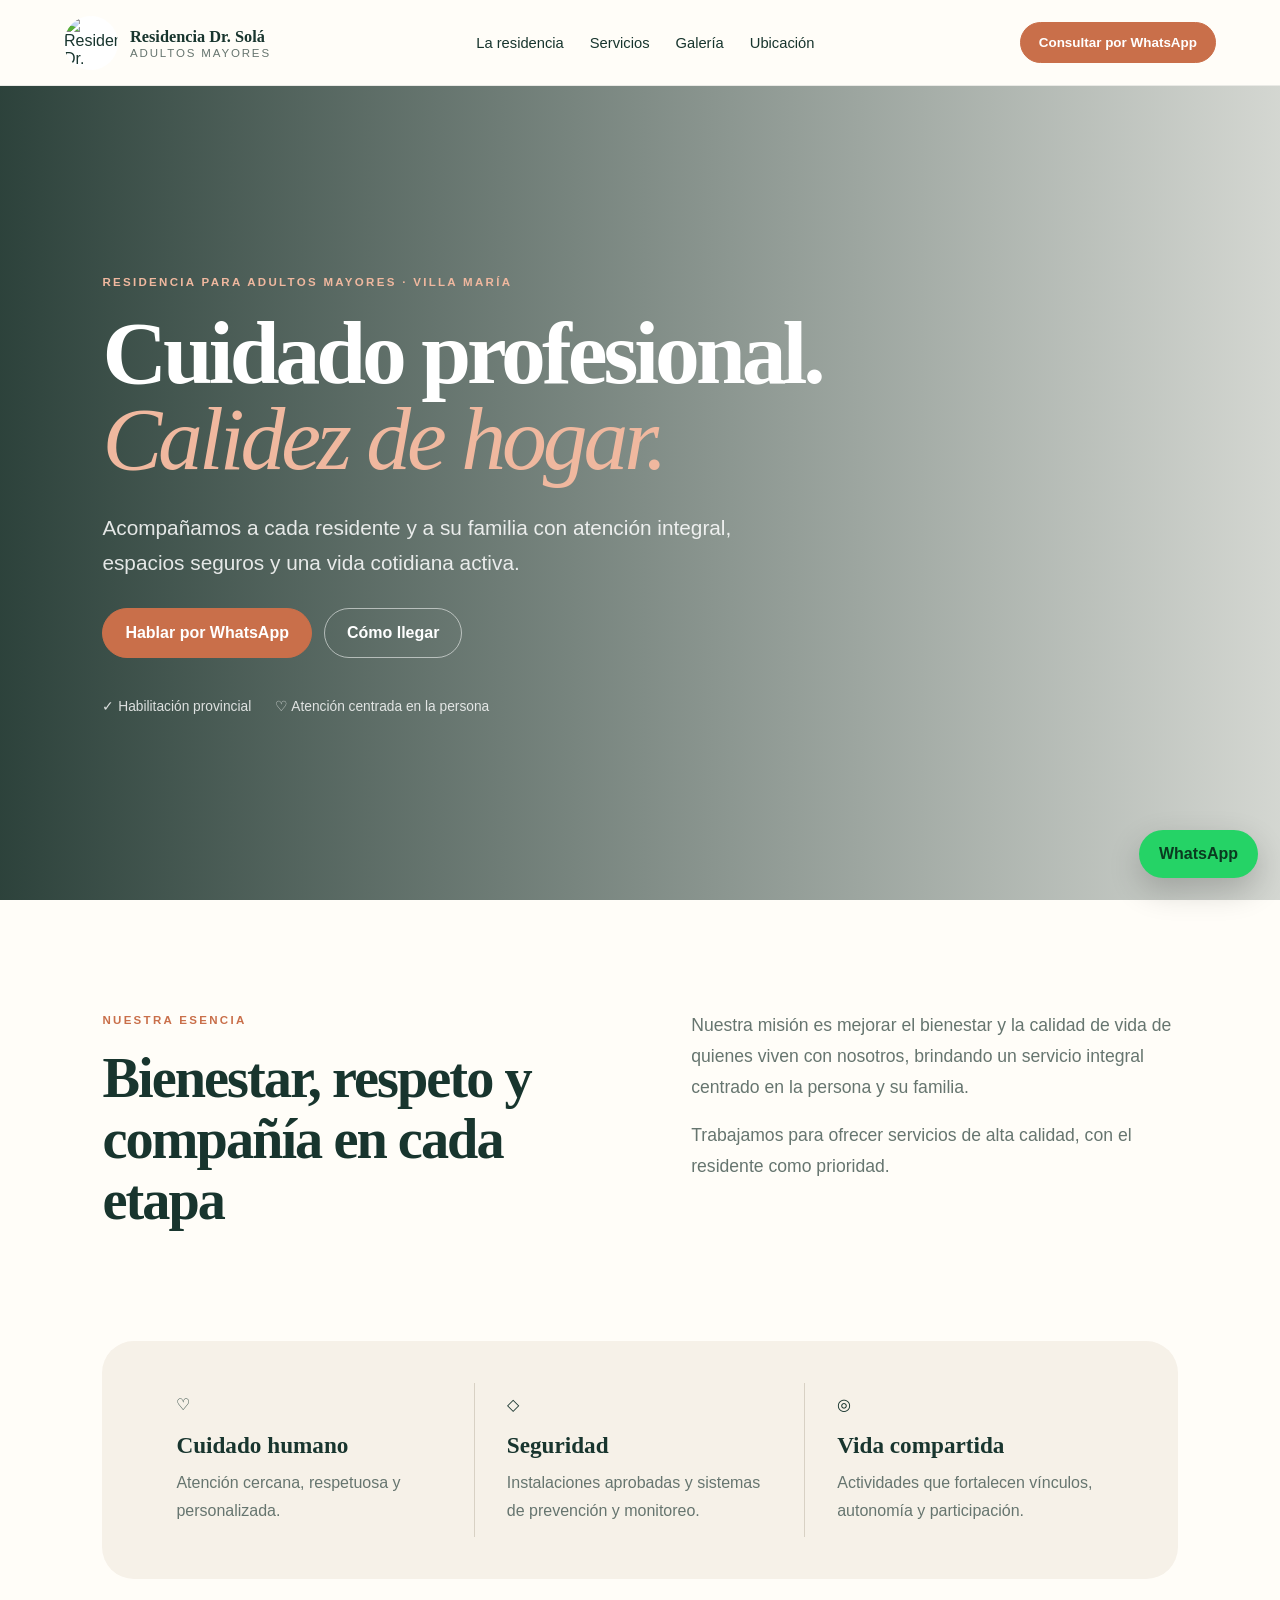
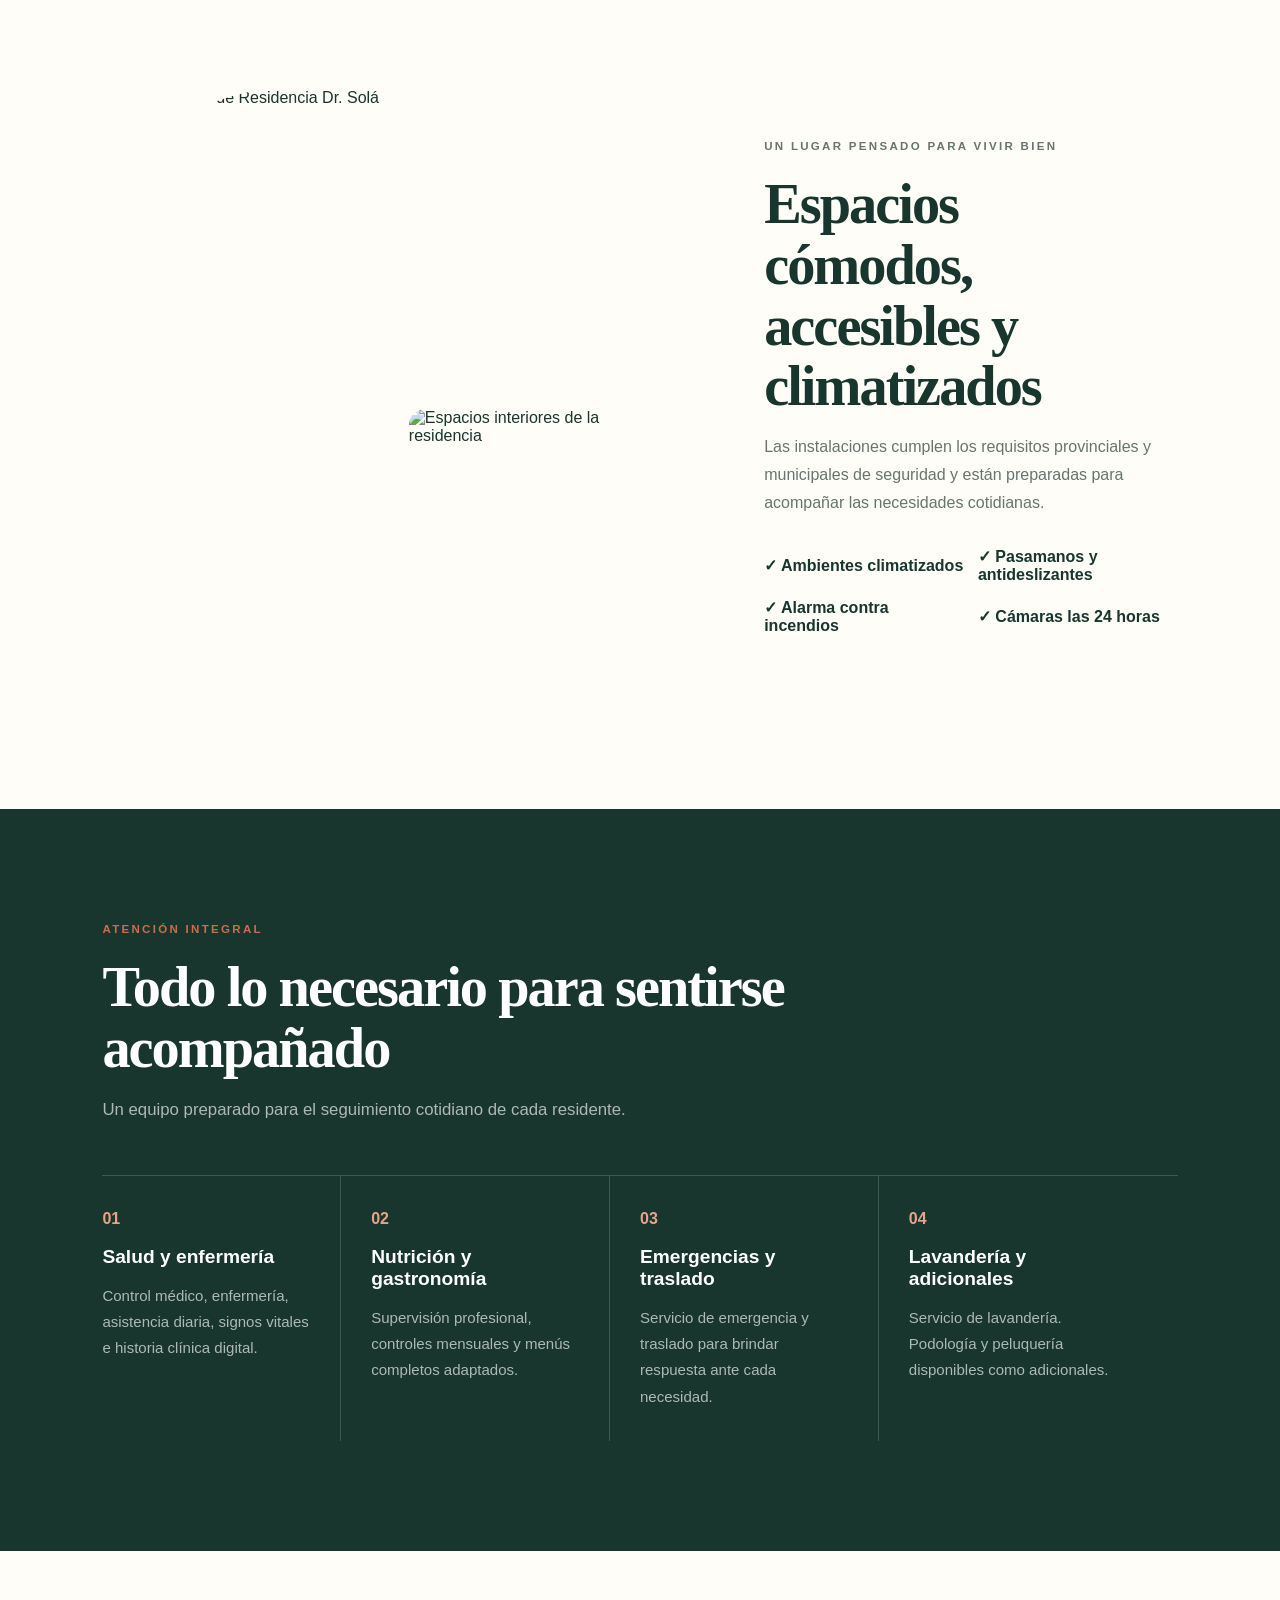
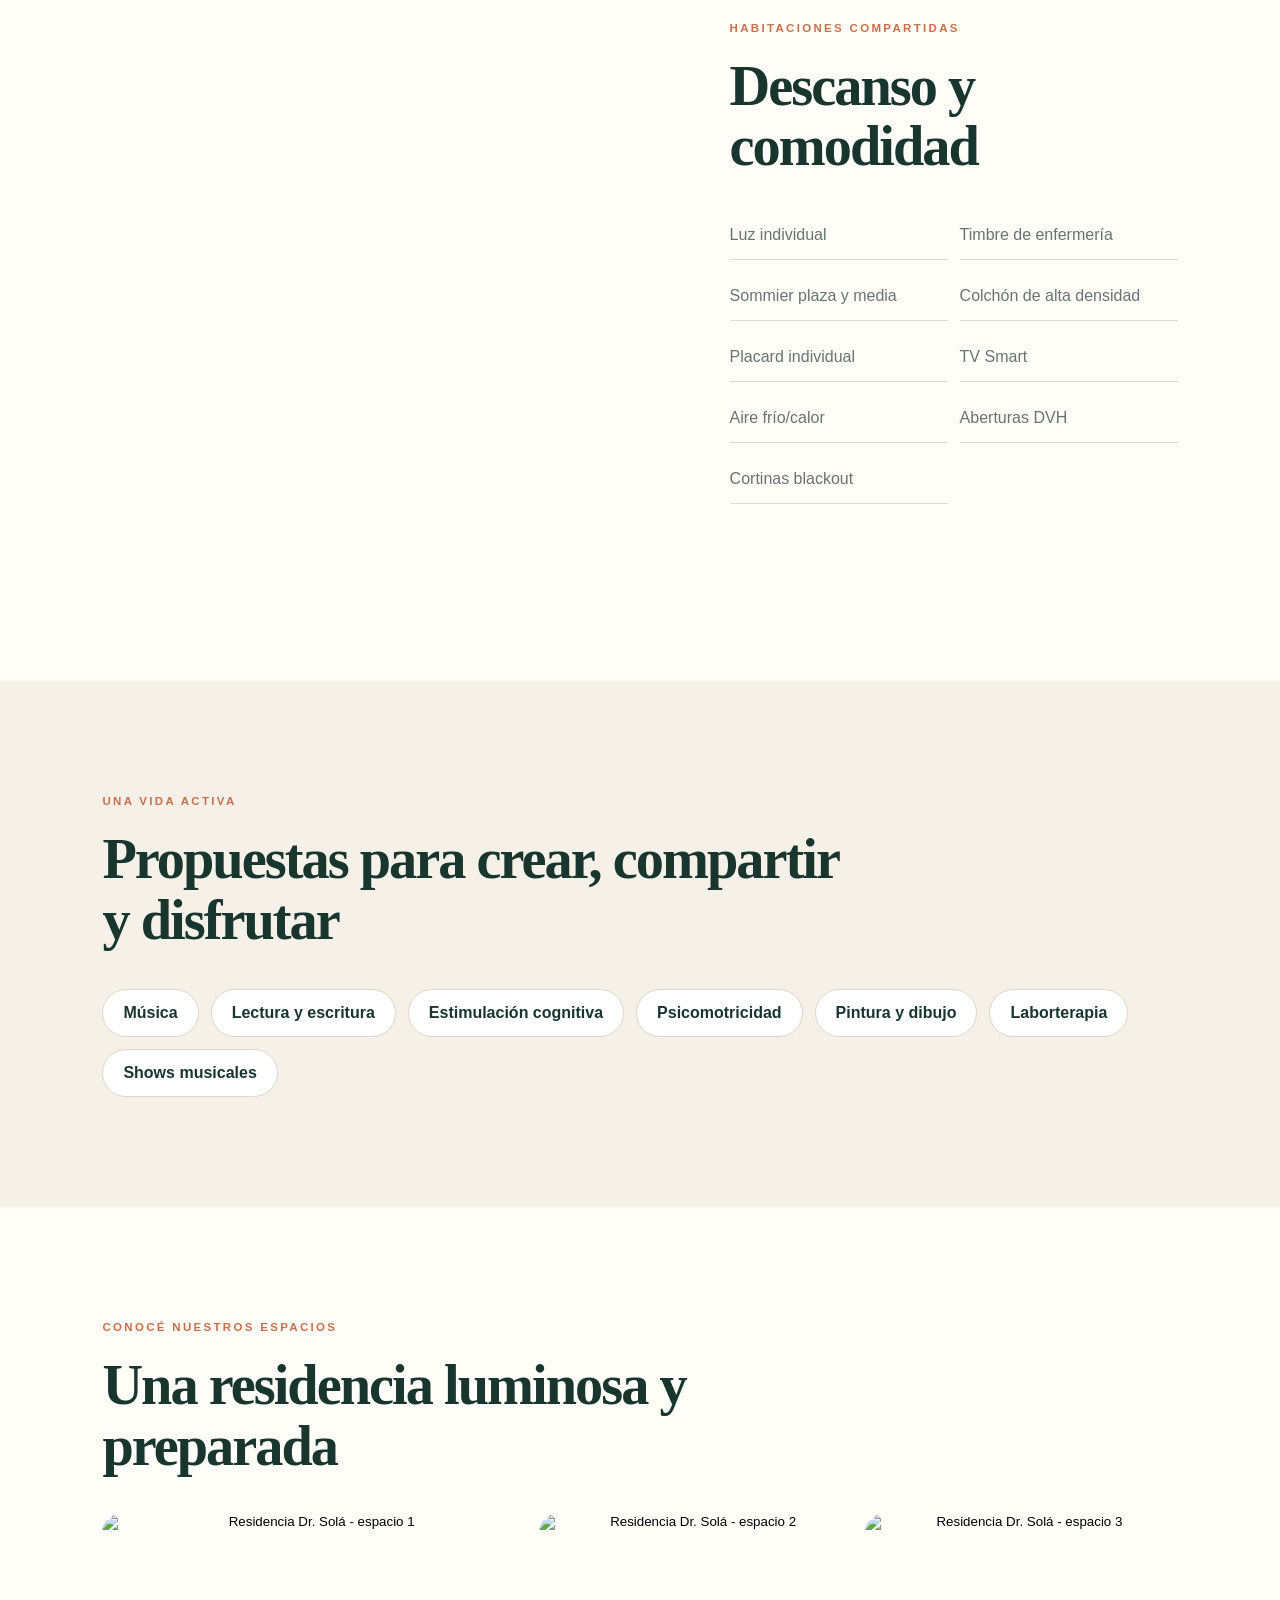
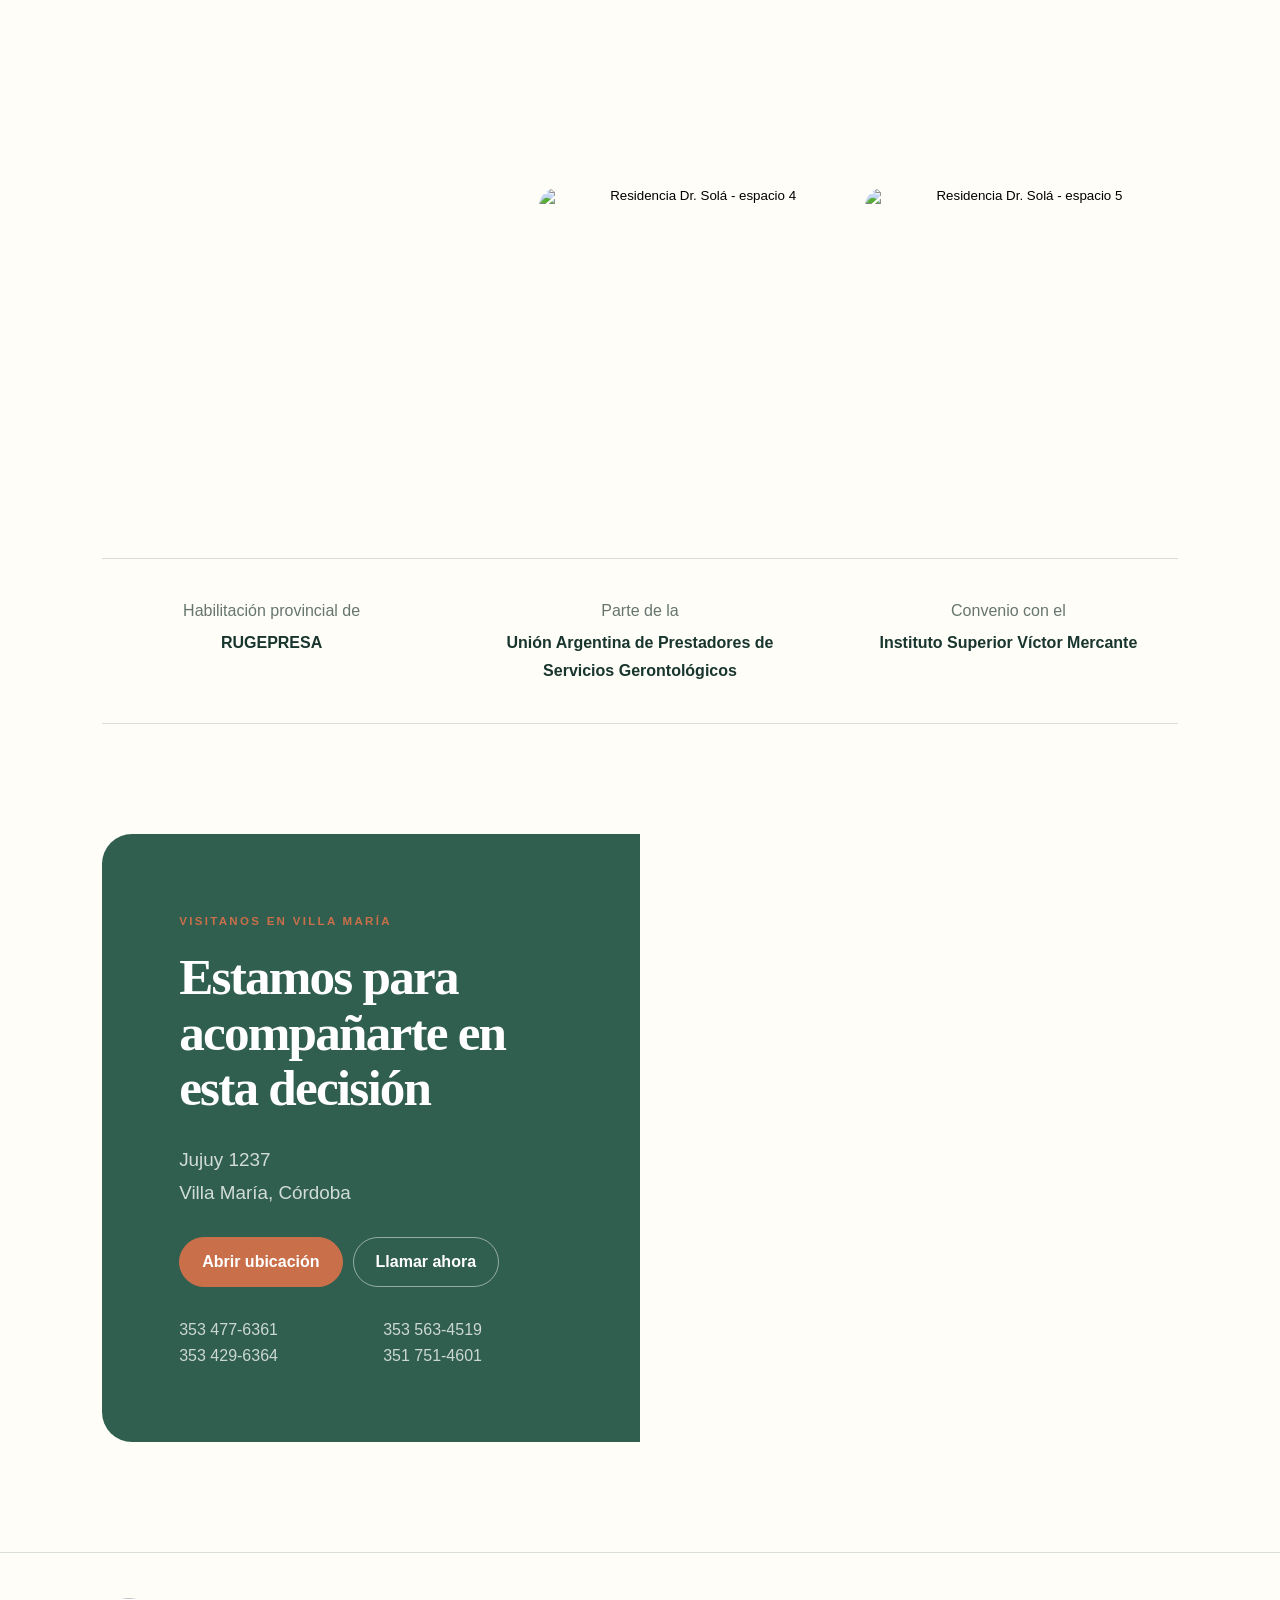
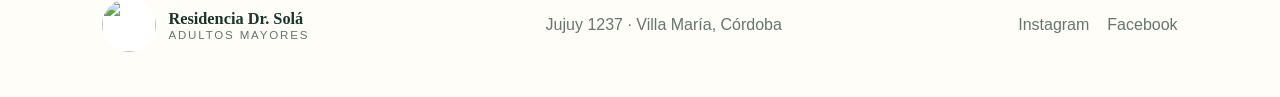
==== commit d535363a: "Add files via upload" ====
--- a/index.html
+++ b/index.html
@@ -1,124 +1,99 @@
-<!DOCTYPE html>
+<!doctype html>
 <html lang="es">
 <head>
-  <meta charset="UTF-8" />
-  <meta name="viewport" content="width=device-width, initial-scale=1.0" />
-  <meta name="robots" content="noindex, nofollow, noarchive" />
-  <meta name="description" content="Hub privado de acceso a recursos digitales." />
-  <title>Acceso privado</title>
-  <style>
-    :root{
-      --bg:#070a12;--surface:rgba(255,255,255,.08);--surface-2:rgba(255,255,255,.13);--text:#f7f1e8;--muted:#aab1bf;--line:rgba(255,255,255,.15);--accent:#d77a3d;--accent-2:#7c5cff;--good:#2fb87c;--bad:#e07159;--shadow:0 26px 80px rgba(0,0,0,.42);
-    }
-    *{box-sizing:border-box;margin:0;padding:0}
-    body{min-height:100vh;display:grid;place-items:center;padding:24px;font-family:Inter,ui-sans-serif,system-ui,-apple-system,BlinkMacSystemFont,"Segoe UI",sans-serif;color:var(--text);background:radial-gradient(circle at 16% 12%,rgba(215,122,61,.28),transparent 34%),radial-gradient(circle at 86% 20%,rgba(124,92,255,.25),transparent 30%),radial-gradient(circle at 70% 92%,rgba(47,184,124,.17),transparent 30%),var(--bg);overflow:hidden}
-    body::before{content:"";position:fixed;inset:0;pointer-events:none;background-image:linear-gradient(rgba(255,255,255,.035) 1px,transparent 1px),linear-gradient(90deg,rgba(255,255,255,.035) 1px,transparent 1px);background-size:42px 42px;mask-image:linear-gradient(to bottom,rgba(0,0,0,.75),transparent 78%);z-index:-1}
-    .gate{width:min(100%,470px);border:1px solid var(--line);background:linear-gradient(180deg,var(--surface-2),var(--surface));backdrop-filter:blur(22px);border-radius:30px;padding:30px;box-shadow:var(--shadow);position:relative;overflow:hidden;animation:rise .55s ease both}
-    .gate::after{content:"";position:absolute;width:260px;height:260px;right:-110px;top:-120px;border-radius:50%;background:radial-gradient(circle,rgba(215,122,61,.33),transparent 68%);pointer-events:none}
-    .mark{width:54px;height:54px;border-radius:18px;display:grid;place-items:center;background:linear-gradient(135deg,var(--accent),var(--accent-2));font-weight:950;box-shadow:0 16px 34px rgba(124,92,255,.24);margin-bottom:22px}
-    .eyebrow{display:inline-flex;align-items:center;gap:8px;color:var(--muted);border:1px solid var(--line);background:rgba(255,255,255,.055);border-radius:999px;padding:7px 11px;font-size:.78rem;font-weight:850;text-transform:uppercase;letter-spacing:.05em;margin-bottom:14px}.eyebrow::before{content:"";width:8px;height:8px;border-radius:50%;background:var(--good);box-shadow:0 0 0 6px rgba(47,184,124,.13)}
-    h1{font-size:clamp(2rem,8vw,3.2rem);line-height:.96;letter-spacing:-.07em;margin-bottom:12px;max-width:10ch}
-    p{color:var(--muted);line-height:1.65;font-size:.96rem;margin-bottom:22px;max-width:37ch}
-    label{display:block;font-size:.82rem;color:var(--muted);font-weight:850;margin-bottom:8px}
-    .field{display:flex;gap:10px;align-items:center;border:1px solid var(--line);background:rgba(255,255,255,.07);border-radius:18px;padding:9px 10px;transition:.2s}.field:focus-within{border-color:rgba(255,255,255,.35);background:rgba(255,255,255,.1)}
-    input{flex:1;min-width:0;border:0;outline:0;background:transparent;color:var(--text);font-size:1rem;padding:8px 4px}input::placeholder{color:rgba(170,177,191,.65)}
-    .show{border:0;background:transparent;color:var(--muted);cursor:pointer;font-size:.86rem;font-weight:850;padding:7px;border-radius:12px}.show:hover{color:var(--text);background:rgba(255,255,255,.08)}
-    button.unlock{width:100%;min-height:50px;border:0;border-radius:999px;margin-top:14px;color:#fff;background:linear-gradient(135deg,var(--accent),var(--accent-2));font-weight:950;font-size:.95rem;cursor:pointer;box-shadow:0 16px 34px rgba(124,92,255,.22);transition:.18s}button.unlock:hover{transform:translateY(-2px);box-shadow:0 20px 44px rgba(0,0,0,.24)}button.unlock:disabled{opacity:.72;cursor:wait;transform:none}
-    .msg{min-height:22px;margin-top:12px;color:var(--muted);font-size:.86rem;font-weight:800}.msg.error{color:var(--bad)}.msg.ok{color:var(--good)}
-    .small{margin-top:14px;margin-bottom:0;font-size:.78rem;color:rgba(170,177,191,.72)}
-    @keyframes rise{from{opacity:0;transform:translateY(18px)}to{opacity:1;transform:translateY(0)}}
-    @media(max-width:520px){.gate{padding:24px;border-radius:24px}body{padding:14px}}
-  </style>
+  <meta charset="utf-8">
+  <meta name="viewport" content="width=device-width,initial-scale=1">
+  <meta name="description" content="Residencia para adultos mayores con atención integral, enfermería, nutrición, actividades y espacios seguros en Villa María, Córdoba.">
+  <meta name="theme-color" content="#18352e">
+  <title>Residencia Dr. Solá | Adultos Mayores en Villa María</title>
+  <link rel="stylesheet" href="styles.css">
 </head>
 <body>
-  <main class="gate" aria-label="Acceso privado">
-    <div class="mark">H</div>
-    <div class="eyebrow">Acceso privado</div>
-    <h1>Contenido protegido.</h1>
-    <p>Ingresá la contraseña para abrir el hub principal. El contenido de esta página está cifrado y no queda visible en el HTML.</p>
-    <form id="unlockForm" autocomplete="off">
-      <label for="password">Contraseña</label>
-      <div class="field">
-        <input id="password" name="password" type="password" placeholder="Ingresar contraseña" autocomplete="current-password" autofocus />
-        <button class="show" type="button" id="showPassword" aria-label="Mostrar contraseña">Ver</button>
+  <header class="topbar">
+    <a href="#inicio" class="brand" aria-label="Residencia Dr. Solá, inicio">
+      <img src="https://www.buscador5900.com.ar/avisos/logo_13266.jpg" alt="Residencia Dr. Solá">
+      <span><b>Residencia Dr. Solá</b><small>Adultos Mayores</small></span>
+    </a>
+    <button class="menu-button" type="button" aria-label="Abrir menú" aria-expanded="false">Menú</button>
+    <nav aria-label="Navegación principal"><a href="#residencia">La residencia</a><a href="#servicios">Servicios</a><a href="#galeria">Galería</a><a href="#ubicacion">Ubicación</a></nav>
+    <a class="button button-small" href="https://wa.me/5493534776361?text=Hola%2C%20quisiera%20recibir%20informaci%C3%B3n%20sobre%20la%20Residencia%20Dr.%20Sol%C3%A1." target="_blank" rel="noopener">Consultar por WhatsApp</a>
+  </header>
+
+  <main>
+    <section class="hero" id="inicio">
+      <div class="hero-image"></div>
+      <div class="hero-copy">
+        <p class="eyebrow">Residencia para adultos mayores · Villa María</p>
+        <h1>Cuidado profesional.<br><em>Calidez de hogar.</em></h1>
+        <p class="lead">Acompañamos a cada residente y a su familia con atención integral, espacios seguros y una vida cotidiana activa.</p>
+        <div class="hero-actions">
+          <a class="button" href="https://wa.me/5493534776361?text=Hola%2C%20quisiera%20recibir%20informaci%C3%B3n%20sobre%20la%20Residencia%20Dr.%20Sol%C3%A1." target="_blank" rel="noopener">Hablar por WhatsApp</a>
+          <a class="button button-ghost" href="https://www.google.com/maps/place/RESIDENCIA+DR.SOL%C3%81/@-32.404439,-63.2497004,16z/data=!4m6!3m5!1s0x95cc435efe07551b:0x96b70a93251060e3!8m2!3d-32.404439!4d-63.2471255" target="_blank" rel="noopener">Cómo llegar</a>
+        </div>
+        <div class="trust-row"><span>✓ Habilitación provincial</span><span>♡ Atención centrada en la persona</span></div>
       </div>
-      <button class="unlock" type="submit" id="unlockButton">Entrar</button>
-      <div class="msg" id="message" role="status" aria-live="polite"></div>
-    </form>
-    <p class="small">Protección local para GitHub Pages. Para seguridad de nivel servidor hace falta backend o control de acceso externo.</p>
+    </section>
+
+    <section class="intro section reveal" id="residencia">
+      <div><p class="eyebrow">Nuestra esencia</p><h2>Bienestar, respeto y compañía en cada etapa</h2></div>
+      <div class="intro-text"><p>Nuestra misión es mejorar el bienestar y la calidad de vida de quienes viven con nosotros, brindando un servicio integral centrado en la persona y su familia.</p><p>Trabajamos para ofrecer servicios de alta calidad, con el residente como prioridad.</p></div>
+    </section>
+
+    <section class="values section-narrow reveal">
+      <article><span class="value-icon">♡</span><h3>Cuidado humano</h3><p>Atención cercana, respetuosa y personalizada.</p></article>
+      <article><span class="value-icon">◇</span><h3>Seguridad</h3><p>Instalaciones aprobadas y sistemas de prevención y monitoreo.</p></article>
+      <article><span class="value-icon">◎</span><h3>Vida compartida</h3><p>Actividades que fortalecen vínculos, autonomía y participación.</p></article>
+    </section>
+
+    <section class="photo-story section reveal">
+      <div class="photo-stack"><img src="https://www.buscador5900.com.ar/avisos/foto_13266_002.jpg" alt="Instalaciones de Residencia Dr. Solá"><img src="https://www.buscador5900.com.ar/avisos/foto_13266_003.jpg" alt="Espacios interiores de la residencia"></div>
+      <div class="story-copy"><p class="eyebrow">Un lugar pensado para vivir bien</p><h2>Espacios cómodos, accesibles y climatizados</h2><p>Las instalaciones cumplen los requisitos provinciales y municipales de seguridad y están preparadas para acompañar las necesidades cotidianas.</p><ul><li>✓ Ambientes climatizados</li><li>✓ Pasamanos y antideslizantes</li><li>✓ Alarma contra incendios</li><li>✓ Cámaras las 24 horas</li></ul></div>
+    </section>
+
+    <section class="services section" id="servicios">
+      <div class="section-heading reveal"><p class="eyebrow">Atención integral</p><h2>Todo lo necesario para sentirse acompañado</h2><p>Un equipo preparado para el seguimiento cotidiano de cada residente.</p></div>
+      <div class="service-grid reveal">
+        <article><span>01</span><h3>Salud y enfermería</h3><p>Control médico, enfermería, asistencia diaria, signos vitales e historia clínica digital.</p></article>
+        <article><span>02</span><h3>Nutrición y gastronomía</h3><p>Supervisión profesional, controles mensuales y menús completos adaptados.</p></article>
+        <article><span>03</span><h3>Emergencias y traslado</h3><p>Servicio de emergencia y traslado para brindar respuesta ante cada necesidad.</p></article>
+        <article><span>04</span><h3>Lavandería y adicionales</h3><p>Servicio de lavandería. Podología y peluquería disponibles como adicionales.</p></article>
+      </div>
+    </section>
+
+    <section class="rooms section reveal">
+      <div class="rooms-image"></div>
+      <div class="rooms-copy"><p class="eyebrow">Habitaciones compartidas</p><h2>Descanso y comodidad</h2><div class="room-list"><span>Luz individual</span><span>Timbre de enfermería</span><span>Sommier plaza y media</span><span>Colchón de alta densidad</span><span>Placard individual</span><span>TV Smart</span><span>Aire frío/calor</span><span>Aberturas DVH</span><span>Cortinas blackout</span></div></div>
+    </section>
+
+    <section class="activities section reveal">
+      <div class="section-heading"><p class="eyebrow">Una vida activa</p><h2>Propuestas para crear, compartir y disfrutar</h2></div>
+      <div class="activity-list"><span>Música</span><span>Lectura y escritura</span><span>Estimulación cognitiva</span><span>Psicomotricidad</span><span>Pintura y dibujo</span><span>Laborterapia</span><span>Shows musicales</span></div>
+    </section>
+
+    <section class="gallery section" id="galeria">
+      <div class="section-heading reveal"><p class="eyebrow">Conocé nuestros espacios</p><h2>Una residencia luminosa y preparada</h2></div>
+      <div class="gallery-grid reveal">
+        <button type="button"><img src="https://www.buscador5900.com.ar/avisos/foto_13266_001.jpg" alt="Residencia Dr. Solá - espacio 1"></button>
+        <button type="button"><img src="https://www.buscador5900.com.ar/avisos/foto_13266_002.jpg" alt="Residencia Dr. Solá - espacio 2"></button>
+        <button type="button"><img src="https://www.buscador5900.com.ar/avisos/foto_13266_003.jpg" alt="Residencia Dr. Solá - espacio 3"></button>
+        <button type="button"><img src="https://www.buscador5900.com.ar/avisos/foto_13266_004.jpg" alt="Residencia Dr. Solá - espacio 4"></button>
+        <button type="button"><img src="https://www.buscador5900.com.ar/avisos/foto_13266_005.jpg" alt="Residencia Dr. Solá - espacio 5"></button>
+        <button type="button"><img src="https://www.buscador5900.com.ar/avisos/foto_13266_006.jpg" alt="Residencia Dr. Solá - espacio 6"></button>
+      </div>
+    </section>
+
+    <section class="credentials section-narrow reveal"><p>Habilitación provincial de <strong>RUGEPRESA</strong></p><p>Parte de la <strong>Unión Argentina de Prestadores de Servicios Gerontológicos</strong></p><p>Convenio con el <strong>Instituto Superior Víctor Mercante</strong></p></section>
+
+    <section class="contact section" id="ubicacion">
+      <div class="contact-card"><p class="eyebrow">Visitanos en Villa María</p><h2>Estamos para acompañarte en esta decisión</h2><p class="address">Jujuy 1237<br>Villa María, Córdoba</p><div class="contact-actions"><a class="button" href="https://www.google.com/maps/place/RESIDENCIA+DR.SOL%C3%81/@-32.404439,-63.2497004,16z/data=!4m6!3m5!1s0x95cc435efe07551b:0x96b70a93251060e3!8m2!3d-32.404439!4d-63.2471255" target="_blank" rel="noopener">Abrir ubicación</a><a class="button button-light" href="tel:+5493534776361">Llamar ahora</a></div><div class="phones"><a href="tel:+5493534776361">353 477-6361</a><a href="tel:+5493535634519">353 563-4519</a><a href="tel:+5493534296364">353 429-6364</a><a href="tel:+5493517514601">351 751-4601</a></div></div>
+      <iframe title="Ubicación de Residencia Dr. Solá" loading="lazy" src="https://www.google.com/maps?q=-32.404439,-63.2471255&amp;z=16&amp;output=embed"></iframe>
+    </section>
   </main>
 
-  <script>
-    const payload = {"v":1,"kdf":"PBKDF2-SHA256","iterations":220000,"salt":"UpR0CX5EqbP9cdj8ZEoGUA==","iv":"r6TiEZ8TrTaQLYjN","ciphertext":"u5ZfD18ws7+JIqLs6+P7mfoSec6t2O7apoCkz1oqNSc9LAs9VwFpUnF/[base64]/aX7TB1OSn3W5qFNP6XKDM2blUweeI/fPF5sbZ44euo4zP/ddpMbTR/bspOMCoxuRn+/ZGyxDOnf/M5eO/gbsXbUx4CusR40UVWeHVKTRN7nAlms+a8zL1UvksxHpNiAcLkZck5W1No4ZpKQJNCPRG1Uy/QsIGZZMO6DeXr6M7pNyagpK5ewJUIYZiEOK5xmswalzQxVDzbnGb6T/Bf9oNY+Pao+j5fMPLTT357jvC2rKYRwjB+JWJARwMmD1SAcUvHoYo77g7adqIn7eYYhhlmohAugfsOW15abVCq0CdQ19dxpyzl1wh3y9s6X5+OcxD+TTF9slfUWZwcFnlrivEjFJqSR8np4aM6eOMjIKmLaXhke59ne/bk3OTrqp6Me+6WlNHdO/azpczQIbrzdwD1qtSnjr8T330y0UJr5KlzCGd/wZaNmex/OP27Vht5RPWIeoskJrrk4N+JayvP70IXcHl41pE+M7gV3EQ16aPAyztJR/FSA8Wp/0KVgrLkv/026eBHwihIUsVf252Lskst4mpS+Q8or1vIFbduz4V8jMWiMiTJRG4wzkMRF+mggAqOt9lvMtgksvVk1hmvcH5Qw6Z7xpmbhxt24N3SoE1O5UAINsRFIfBswzsJSsOv6wW+UaoX0Jl7MasGazazv4Bozy3Ihthaz9IWfrwa7vkDaThh/dG9KIDrHRaSDq3e1HQHXn/fi0NQhqiptwhWB72OmV9GRdOrOXnseM78UPMBK5aYmCwq+g86EdZUUT8MigHlZK/61bL0MTp64NahpMnVeRHwt7BlpfGDJxRDuJWmNm4rVGggez8Xfx4u0a/Zr9EFPktuQduvxqplbGrrR0OoZ0OyCfzZqArRcIM7HVs1cOQHEBfXqzsVnu0Kfb8RsF82Pwzr2OdRBvOboXSJ+R2ZPQZii11nRM5VZ6zRt5YvTc+AzVSgQxGVEi6WR02GAmIZN9xCO/zTImrqYVjkhVcwjb4fGhXfvZY9wiNvL0bQ+lTHVXUYhs9sHle2GSpX27sEmtp0EjT5v/mfd+3E3MtbEGPvMr2J7JBpd3AJULedj3hnWotkktLQcFWmx/lc2jm7qDsa/VKuqGf44+oTNvQE1oNmN31BoYpqebNeuPphk6XK0EziAiE80WQp6Qzw/GREKPG/WEWh0ZHqp7HuDAJY5MDaRSTMifXmVfiqrh4jXOezQAHHazrcXyW2Ht0BdLwRxCfh90D1Hi4CfYlCA1/1Pog2nLabP8qF80ziQMlBn9WlCi2es5eYqRtCfaF7OG1jRl2gOD1id3iK1yG6QYKeXcdh/7wg/PxSGCLEo/QWyXX01gj0NfLRJEmforSIZyShx9CAwyYGY/rs6hWnCQ9cQfGY3ANO2OtMggo02dP6U2vRJ6HdXs7E5rrveOY3HHlw3ea0DulHKTp6YHCdUwr0YkXH3aUlhplYvDi4DLfW79/KdqZsckJDek8SfwhpeCHDqdAyq219O/6B/iI+NMriD9pQDkpSQ/t+BbHHLEmRme1dFsKAukz32OfacBYyvdHKHdsu9UekuQa/VgAXYk/bB9TcCC+9V80XNoK6z5KQ6nPXA3z4OrANvhZM16IYpap6Y5Xo4fwrZg6rGcioe+beDO9SChPtrJwUiwLK1PozHdRENxxzC4YCip+NmVAw1bHBYBSoGwpsDdgkqxFGHJ4QY/MSZ2A7C5JHZZ8tC/jnp0cj0fkyVsIg0G7fCTNVcdsbCWVu16DuXXuYY33ngsIq23pEaXTYRQ06CYHqcsjvAsX1K8M+FkgL4zpaumUuC/OB9tgOA5tvV6qaOtYnhU8J8i0YGiHTjr1GUL46H0O3sab0K2+4vsfVb+HpH3umo2q7kvAtXDQCSXrpdkp8H5//tdkgGenQ6knjBVGr0f/PKJdbt/MHzhq8WHEwHZr3rBhuenrKLTO7FsFpka9ybXJIsKsoaE1MoaJCyYRV2mNJSkmjWiDBiz9HvYFSyzb785/zQJ6kHEQJpoWSzGfsx9QD2GxnK1vKNWEj7vANZXx3fBfJYzAsBr+4eGThMmD/ymCDl1Yf12mlUDg00aeYvVGsKvyx2UzZsJHUVsRN8lI47hGgpc8tbkmwVKdsa27k/6BsBBXKeSFAd20TTbKisL9bcOn1PZVqhkRrT/ADOFmN3cdy5K/a0mYotvIVb8/FbM7h7kRy8tcp2351pq2WxyaO+hYhWtebhipVN6AQGm79NVbePGAx4o41fY7DHYciu27dTdvHsc8lTOKHphzhWVj+B2ggM7EnjD4i8qmoEUrlg2QgSSMVCKYbdGpkpbdkmw180nZqfZlB9kyaHR/u5zwNPKStmQuMS2UryTqbNWWm3BG0uRilw05x46ncmhCfMu8YT5CbRM4NzGBZjYssuXeoTdeGYKoUJO2unO3CVY9pnkP763kvKchkWXq44/9lTnG6zbu22Xafke1FGK+gazKpXXNYv7pJTfLuVV1BAMuuHWXELzAK/5wfpL3rj00ZzlyrJes3J6sZkLv0fQLL0Ps8EEBlOC/fBZk4ddatreoaNvVszZU35/k9w9pGqHucaAv1mTX3/yWiIG8emD14bwX1Jqsvip7SFCjRzhrHjpDVSwTW3ERAEaH9B4PQ1TUGSq94lXOAWw7XsHXoQL570qfaJyav1KdJhHoWluIiIp5B+GFCVd3xcVq3vGLZ0I2QH/NwqZJR4tOX+B7yS2wppnm1WrZ9YvUGvD83MuEBGNN7b+8T5NQFvcdgxeCAPCKz/ZJgjt9A/OpCLoS+wh9NwXQxxyaNqzv0PLqvtTRMejYvtJfwO7ywyzcZ/B2BoyICy3Z5wIOF/UlLwhrUWekbDVl3okpdynNDVVU3kgnKLlv/OJ2VluUgNrzQ7xdjIOdpggMfcrrKSxGtQBr+C3CSvKPN6Vw5qx2A4of77ZgEZLf4Pmk/8cVSahXTsMmHMJOiA+e3k/[base64]/nh3Z3wc9QF2MBZe8FAvV6ZzKQyx6U7zuyN7Bh46YR6zMDI7dne8KF3ploiJ41K61SmsfZ5YkHVIBC3hTToBS9C8jm6U2mBsC9nQALOYaTbyT1hzGAgoVNubqB5qj1kngTKSY6uqRd+YgpHU+zd4wGO64fNuc9b/QznIof9pwasbpPGLXYxA1/zKbRIai1o+NcsRhEQCPKY7jyQeK5Wl2F8SNYbJxyu7pHAdr2SPhmf+OEGOcgwhDG7twLxUpQ3H1zER5wfY8VfxtZf8kZhU0XaP4dCDxsjZ9I3rTHl6p12gKNi9Qjn2TYrsPZd0Af7X4E1CoW67iAe3M/hLTU83Mq8dGaPxjWAoNoVr4nGR67Rbz1KzWrQxfgq9iWpN6ixWXNH7y/itD4RstcQpcdMbrmR9pKbwTIBLtWGVUqIIA2wZPY6p+2H3gksokLxnzBZO+NkQGJMf2ftAUL7c9JwcIo9mqL1pxReLNduDG8LO8q3hUE/EDHmC/9d2rNG20hHjgXcye1NozEGcoI2waENrTEIrC6u3iDDe2K1TmRWZU2hRucVX6erjiU41AXIVvkzAMusVIDdSgelNS1lK38p0bzJcOu9SpuYZAUjkwyHhNs0IfdR7gwD65vBqwF2pFTxH5PrKWrz/[base64]/yWFXQKaYuVZUfGzyrlScQ4HpaAk0b5oJ468/tY07t/6eGe/BYbeCjTDYpfsaixJPeSk9W0SDV5VNsrIsS7rWoCjHLkt/Nh6pRMQN5N95XB3Xn+a/PXBsXUOtShZn2Sf+ql5ycQuTkoGJkn7obov20vGatfev4g8XQX8UpYLa/+eRb0egU0d4SpbBqG38xsSeaA5n6GwX4fqsH/Zxi3dPgQKQfRvbKC6+zQQseGuDsOWGtWEvfnCVSVave37eBu83I0W4jVwRrNF+cNZoTUcS0mpWMdT6eUqIaMp2V5a8+SV6VdgK2nsW7BI7tX+VrSjNb+wlOHV94WMdPfKharPCXY9T/cKtJQW0uqrfe+ayoDVa0rnVtfV+92z1ZmhawwlkQ6lclIa9Y3FHYUT/WKrouYIug11gomQiIjPeCGFuhvoGUafmdKhxSS4UToqSdBEK7l53HFfxb1xCD4fguDXlh1X0YjKqhrk+kjEzL1wJmIlUvsPwtRczAUdApQdbcB1jJut+ThA23Z/Y5vqDuCzU33rRVJnVWjMNM8tsRiW7IKWKMDR2FOBO23MXhydd2sY7GbwoUKl7IKOj0kkwBTjdhbLYTT9SWZVvaPjhWGai7ppBh79acXXrv9Li0pr3JT6yb+3V52gd0qaeCNJT7bAphlNcrDDhXwVOVDZdbOBqm1R4tLaN0EN8sNujWGzMiJzGnKimBTU4qqlp+BFgVB/nVNVumELsfwCyg2Cg6ZMBPeEatOG4xsr6WxcEv4zf4udIS/BOlPGuia2FIjy1f4/UKWpOJ8akotrElRpMnZNmszxI49Cxn4ngMhhirc8sRTByxJnR0+GKgqGAL5bCDVjLuKjv96PdQ/6ses1gr7CnBtj4kDQ07QiNSIDajTpSrrgA8uXbmTm2J+LegA1BtHtCpF1hqn26FcQk4QmMLRzLI3GpguyVoHBYM4BC0no3YFdFgHmbuqJbWYO5m4SEOGqV/fQDh/UIIIMhLwr+yO1hhwvbD1kczHFz8TLh7tP6+MFyqDsETmQyhGRWDG02cREGga6yCk2obRFln652cfVwtkuzd+UCQhVxsf2r3IEBrAgeMSvkAb4Y77+6LZkwQKzviQMTw3pOhsZ3yJzBo3D8ul58Yq+/QTeEZ5BIL10MMaXxhp4006B/YcEfN1hpLhIm5gF70fwOMToZrWbIs1GrQsy1snX5fMCyBuxjdMOP7y1slAimw8K0sspp31IzQ6m3/uXseYzfgdAYHxLLOYFTMWSH+Lhltt+Q318bJnMddcb67uuZGMWzuwxhX5hOcCVhOj+x3T8etXqbjoLo3eFo1HGwtCc7GhAYlQhMc6aCnnSgiHci885PttQx4Ot+7wIfs9eH6eUYwzaov4DFyXBx7SJ2ekXo6ydCYVpBSta+Z1y/IfwQepejzAUrNREf82LbRe6Y64Y5c/NMBNcwIWxQyo8esP9TP1+Jjxpz/Lr19r1qsD6JgzcwuvJCdszGGK9SzdfRd/MpBCc6Q2P94eOO+zc7k8jbgyHTmYRLcDgc0yEMQf/ZVpuivykGVQzMKTAF/0Mwj9disEIZllNhQZraDcCfVuEhekxQa8zSzfHzLTqdN58q4Ld52ez3+u+4Ll5zgDNgrPXi8oKLo0rOYLVpmrTf7nwJI99pe4ni4u9hRGJtd/[base64]/LbjinOSo9nz0l4az471V2nrTdU063pihkLyaWSUElG6M0EfU9Fl/iPT41pxJT1t3qR9UWIYMw31a6axH0GOB1T0D9fZfF6JlXGfgmjznRKJ8n14oCWc69wAfvlwpKvNw2fKUUPjJqk+QTo/KV71yQN/n5gzq7fTz9nCBTjAemB04nKqY8e7Ic1cMvSLow1iJgOvb/t8Lv4rQBt/[base64]/oRnLkSuVly7+nOJz9Shubi6TAkXlR3CzHBRwLJZecaaZX3LZOhP0Lb+0R7NzwD8i7epeeIq36XV4mKOwhm0kAZXqnF64Zo72PFHKRHFT7V+oAhe80pHszi+HOP1pI/[base64]/Bd5AHPwfYn5CQgJTwnv58/FeJjY0d57sSrv0ZQzj2KkCUJ3xITD9FAGYjxEqEWDpQY7MSKfLJvA9mXdAAWwIwRC+YENGi//bwa91onoX6kBk2G5SVYhdRmjo1rHslI3lWzjefJF29+GSORPDPwx1UiFoo07ELbEWO80Mn0YXHXkvf/[base64]/d4yEWVfhhc7vQifDk4FzwcJav93MgYvxm9AJubGcHfTbk6az1evbu1jAZUUK0BftvjolYQZtv/BaabTUEpaqD9APP9bcWUIJKMsQcIXmQ1FX/rvi/cWHr/e9xxIJNBaSMiJohhDNVy8YB7vDYaPqTZpJxiiG/[base64]/zi6ssZbxIQtshWKz1gP3ioeNzehJ9NwnrptA9frp8esaj6hoLXIKu0+oRYR5b+phVMxBbLRcaZAOzNsiojEfA+YWUQtYCo4arsBYWKN43x7RkJ61MEzHdC4rgspuPYoT/[base64]/oZtOnhrwdl+N9ivvcNH84TLrGwegwXEQMGlbZ2i+2pm5IyAEFkGY89sDtzQBW6c7nlu/aVeTlZQl9lTErA/LlcqpsDa0hQ7g+qTvxRDUSo83wZAS5Fxr3GCLWtRXbqW3tk/5AjWzQ3pIC8vsiegQkDHbVDLbODyj0MZm7BappkAkztaY8krRm+5FaAXVk7oKlpmx5osrJRvuoaXjbdm2gSNaJ7enoWKKKC4RSjKR1s3r4KjcEdOmg1Jaw35j388NQwwJD/X++UAgJPKFNHJgp9Pd3m49MHtXzhafxImPfwk8LPXV5533iFbv5Y1PfATFkcMelaWuzRXwWJNqmM4F8y+UddZ+hxAtcw50KfSNebDwe5hbXWWUzz6JCJnlROf/O7TA6+7vY4YxLDz1mXnaPQOEzD9MunFNgG2LD3Vha2pT9PrR4sCUHEJs78qwjXtS3TvrZtNlgdMIfwgTfu/V3NZENR39aR/iE+on0nRb51sT8Z9IwQLMGIX+2y6UO+2e9BESt1iVLBeQSnONxt/xCRioQi+P5IWduOQMWPRC0Cegs2/kdVHoTlNLUdUI3i1Drn2eqvcu3I9uTuXICaycsYqiSig+HugXJRAQps1NOm7SruLFO7yJZiKNgByl7zfwiqGeDa7yFs9waW/l5v+FfaAJwGcUqz30UYweuMphv3zlzR/UtSdHg4WTKDCEkDID4QknXjMJysw5+4GVLVU2hDdLgl6EWLV61mERc8ZCVSK63zBiOSPbi8tIMBH0ipZjyUuvP2HUqhO/sATmhzvVIDdR3M4o/E7+SFv5if/GbP4Kno6x4tZDwUTXNToDX9jFic6vA+g5rSDHKMqagmp9kTY4RSPhxNPrPrE7Dswxy4rGEdAmtw1nBnC7QQ4o6E07lrC2PIxvg/[base64]/AUpzYd/JztVAS+00ZofahwKdBMObHg8mqJUj6/y/hjYYZoCMRqNOehnlG26pK+EMjSm0sQPJGxbKyFj1Tk4+n5SDQeWZb/zUeEc+kqPXF/AlU/gmgfimmJ6HwR9ZSV8lbZnHQbwQxQJmbqsez1AIiX80NZ06BcdSjQ4UcgttXKZoCiY46j3FCik/76TafJNxAFH2uP2ApBltWr/OqSAsRmd3vZyzSk5+vB78vOeL8n95ggqRH1NH+Pao0b9ZGKDolwjAmmQBw4CIo5fBtQVicVeyGHHSwsqeTkknXu241rmIkNft/mzIpxQJdvAOLTSuWNBthXaZsU0oAX7elgGzQb5DJw1g321aNWIn15Hr2y0JaMeZJK0PLhAc2lp5Z8g5VmIjTK95j6EdM+wekceQoa6aynhtW4TD/64wtZQyC64ttJALN4zJqBz0QRHyOEpw5mSzcv2rNlDBYJfJqiX9jxsXQfFKxIWRIBjjoqnBHYYU8LsmfyRpahY+BwMPvftQdBbqLno6tnmm/Kp7FnonsRsy21SCydxF+rXuMbOiP+sDDCZcfbhzVNQBNPlyFerZCmoUMz12pEGvFlJDVWM2pr8rLQb83ZkZNcnt3JVHoHtV1CX8AUGZp+zcHFMeLduuPtbv4f/1gR3G+nFZhZH3G5U+1GESK6a8T2bY+hR15IgVLreUyLy/EBG/S8FL20iDtSTMuKpzfEyTAseLsFdpk4F5uXFJJHcDQZCiEyINKRviUXgb7cBrtJRNlAEs+sNOd/VZ5jW3e6USHNy9WbHfCP9WvTS0pVfVfbJ9YI+Vrb+5oqV1bhd08ptSGDFEHtpv7HBYyqpikMwPCubfCpg//[base64]/Q3N5o53WavFvPPreW8lnINA5zCwsrW5/rbDUQFYqtRSQnK4Kn8ttM3MEbvsGa0YV+fmaV+/fUex6Ogv6RjbwdNDBPqZJ6s90RcNosibipUyeJZ9McvmP6uv0ixQ9gekeXIz+qwsKTFvAs5U4a9tKOGeb6f+tpuFJBzrx9aduF1ZW+UoFhShf4o3AjAbfYmTR1yu9bBnysm3uGQKl/oTcaHJxM5Bmx0sQqcgFbG4HFNWVP+FiV5pYnkFk3DJkd4yH0gGFIZfy9H6y0IArKTe7gyJj27/95+hzms26mqyiUWqzKRqp+IqvxUnLCH28iIdcBqMp4Kw1znHpeKcRvcZejpB5aLFBE9DkkauRIjHY23IwGknf4T2UoRNPzF+JQOlH86XWLvPriQIQTZckVu8ksnEmkqV7SVjPuYWa7QyT4UX3znDdRSlMv8nOhoiFyE89kFob94jiHVOeYqr1gCDbHXl/IMMPahQ9Ra5y0OI+orbUJIACNcBaflE7fd5TY6eOkPZJKZFgyCzn6/SXUqD++yIniBcbEFFOXtvrU4h0t7LUYE4yYzSNqh9tRLGtmrZRVDTsHkYuwOb8MjrwSfBE0JLjqgzEGLRhv8BiMXR/yV9AsZiwhnDlQ9Pq+HSqllXX1D3xfMh33jDeL54Stj0q2aw8CrUqhiAS9Uqa2d1T0egoHZIuoR5SbJx6DO0e/lhWlmcyW6ETi3bxICEjpIwYjLxq9Glumu7s2yDtb2Y2gO1aLzYWGA4VuiwcXiy2QbX/+MlJr7veWUf1Mcrx534QeXbtfei3KeVU7D8nkQdaQ227Md7DAuaGEy+W+I2cN1c+kyRBf++eVm815zlFvd7uS6H7wPWP4DFRd/ANy6weh58wimrwkeGKf92VfqmtTpiZUbIQXTilIFwQcyVuQUxUlw6POt+2d5mT5nvXohiRBFsOhymrn300PrtlYH4Ex2hcnU7EyTqs4xYHtSnbNHk9+HnsIvF8Q+OmYD0iW4qdNxKTn56uzIYfe1ZENCe/168OCc0Rg0BXX9gOg+SvDzPMlqWMhaFvq56lm7x6W+TYkAU/X/N3IYqCvK8vHE+W5AoXPUy72wU/4Rdrapnv57Lbvx+KiS4WppkRPaGo0swMeEI3S+NRhxTprAvm1pBJyMVLDmjRTLxE338Jem/HjKEDDr9eGoTkFogaZydzqap005kOU3Kur2fF9N7hfuRIWsxYRS8HnjJPf0SPBjaOzsPCsP6sWpIYfmnC2q3A5QqnHox759/ycinTiKJDtxD7xZQfbjc60zr5zKCCq4NbN2zMaLpfqNUn6HsWPgpbMfo81cAUM5xs/2nWYsqVhk98mVyIX9UNjmF597JRVpUkcnv7l8N33hmrmPWIzY50NeLWNSY2uPIY9aocXC1CzSuVOGPnm2KCoRT8FvkcbxgPiixV/WL4HJ5CyHX9bOEiMuTMewuhB9SkTUr/ztVaiGDDA2Tn0eKYDbdxUoz1GUHHOIeUY1ZSl2dr8j3sMxSjl1FVNnX5NN3R3sSmsLJbqtl8nj1qKrpFXDwJ9oufPeWH8jyhzKP7ORMITzKMqNq8sfo9+mSquC8tGhhVs4M/+V4ivd96zhRdPj5nxb8z2tGp916DDnJteohJqwL7NbeqkD0V0d4FTBG/3AJQVAZxE/vghle+nv+TqVuGg7YZzHf1adSGiE+kLdfrELRvmQeN9fOxHRy4/rIJec5U1knBIYstFka580DLXsnLQOGTY6gjMcymtQQg3IplWIlWhoZhuOAGvhltg0i/GkY6zq9c7gSorK1EPdKZI4rGhOWxTLEFA+OBxoA3aaoS/OE/RfAipIcV3jviBU9awEp2M8qMQxBRY2oD8sR+3Z8R11qGP4MwQPULWfQdCLRMl5TtOg3X38t5nr7w6Mt3ZMKAnRFKJ3AF+t/E1W1r2MCGxvAhkKIYqxyhX3N8PjAiKKnD3871axEow41x++uD36T/ceeNnezllJKxdUJsNPLy4EgtdCWfb1FTbabbLes+hJcNhLWIhzlS98nV4otAdZIrreR0LQooagUUL4w4ZUf6IdY7FN+dIGNzj5izHJabdeasrTdTxMNC73hVwLG4HNB0BSWJ1cQcKpQdlorLYGd/VLySsDJ4MHDMd3OmJ2FroG9BzVRMZg9k2NrzrAh+zBtydxQxSgR6AhoGdeGa4kvacElw7G8KEgH/nqVp95WT1d1+LIhZnCpgG3Dwkp4/S2D13kOOJLy/vHicDC3AAWVkUM4aLLDN1N4kVKWkKEc6C4ZM2ROBqU7LCfgM7KC8LIrFsY9rHZC0jRkdcKS2x0ItSlohl5oZSvhN5/tx+GyVOvtnsf4H6XPfZFqH60vf6PcjRkh6rsx3Yp0/1ZeNr5EuH7/iovlGHOqjabFsrG4LrH2nl1dfto46XvzAUUY42mQhP7VS+RdvswTqN8m9WNxM0Mr4cIXw299mPQyWg+s1Xx9aHVQqv2XN4wtouqOOs9dILtciX0UnSRoEbKeY6E+XG84rnH42/0pGjNEp6ITJ6lis48yoLuNNDOMX+LXQjTPtn20Lagphcx4H+Z3u2dFm/QrXfusVJpjK1Nkd0tvSkyptp8NJpCABuJDJQ1/D1yulyGfiB+k1PbBiVpgO/lwpJMXwB+e9r+yhhak49GWlyWANa5tQJTvCH7wXsb+LR/5F40kFbxZ3UYN4iLRi9LnqXcRcBMT3BybjiG48IvqkRCgbi9+Bib3UZp5t6QKvoptG3LkaVbi1Zug0z+HUEj0Mksa3saabtYW9gbxisFdX95NoExBydE0wbtauJF0ctj+bJJSFwLTgri2IZA5b/[base64]/xaU9Y6BlR+JFed2485DmcdTlUk0kS6M4uREolx1s2oRqAxqsP3ah23uaMmPhKDFTNfl7cDFSbyqTtOL4LGIMEUOqxHHvi6kdIBvaELRj5txAOLUZ6qvWPtx/m9WK2mXOprdM91GsC9CPQoYgv7hAPXc0qzlUWQ6p04JzHV6Wfft4mibcHNo1oX4TQPHrssVdJCNYBs8cxohkhdASM8N8zrcJduhrAliMoH16TfKSNNpFl1MZmkA3cUn1sh5FeViACWO9oX2m3mAoUoHcSbt/99oAAXaXKn582tOwI5gFCDAD1n77Lkp0W38yxcJC8o+IAjgsH6zsJVQQ8Dmmw+WEFsX23MXLOvnlGzeD2nVTK3kRrzTB/2Ls2KRT5qPHQ5mpQIC0JmJ0ZJSWRSKp3CW1NHCiS4xkVAzhMxwtzmzeeacK6xGUl93R/+5RLO1Fdf+wRSNqAaGwaUYGUA3sFzijANP1liN4Drv+UWDFtudxqvPvqHZ6WBN2OlrC5QVQBpI0MLl7p9E5T46yrGk3fC+OzXMu8ElUQuRcRLwBY3ESanzsvSMrgybJpqGTF457xh+jLwxppqUwWdZ/K6qgulN4NV/PPpjWNjVO+pL2um8/OzwhAvRU8BW+J5YoNYzALMJ+kwhqmrr8CAWOquARTEgY/ck6B7iGrs7IAC8w+3mV1HdiXdOuPpdcIXJ8NiJlBvxc1exTtdCDvEMxj2x9aFjZCbP0NWi8BTvOzNwz6OGoUwlOJT7LCjx7VlSVqiKq5JNEVbWQb3+u8JZAmLuFvYurB4dozMxH7AVOX5Q0dH/agSMw1KuYdSZ1dY3Bu5RSd9x93749DV68ZOHX+4mYzRDbu+QofOUOH4WxeRxSTnUnyfLWbLm7hucPioBuI2gH49mS+EumGO4vELs/1LUn3lbIgw3tmWSc4WkgZooilyvn7ACvx8TsmxSDVrcAMm29p/t5ny9V68vWB4t0eK0PcpTypABQS+InaJm/mfxcl/CI6HITWf+SdqVMVHqsIb1/54X7n5alFA/[base64]/zirIMcFPgjB9CfVQOCupyef1uN2qIwRsHvALMUw9/JalxoLEW+LfE0FM2i7ovrPElQjMnhTwY4TfaNjPi8B/EVw4hTgxvyEuZpmHO19MsCnOrwogGq2MTObkdSEi//+vxOywPPwWGl/Jr0C2Rb2GRLLN8R45WMUd2rY/SLQ3oHuybcb8yNreT3wzchP026SEKEEA//5bJaA5VH9FXzhAs59o8Z4F0daTutsJK0kbSIPMZzLqLKDBymwDUdT9at1PrmZjzmlgaRJ4n4asYmr4nAtBWNTJNYgTnwKh+fTuDwP89EL40NcBZ0LbrroIifMVfHOz/DUQy81Y5fzm/vKnR1WuSuJVISwJ9peGvWygzDL2UMc1rmf6dfw5gcsqOt6SG2o6w/E6eJSizYfdWDbsBuoUWk7MzDsXUzpOujCT9E4s4pZYAxh2/[base64]/D03rn+DODWpRp4GyiZdxyIZFDKZNPBC0/fPdQnXlcF2V8fnhlJB7aijUWxBeuTgvhTX6JVNx6S0FjilgCpLf1OlVTTbiAIqgaJJvnj/Nkd7ONRasflq+IEpZGTZImorz2xRXtQUGA3h8P3HI4cFIDOhHMIRZMUZI3g2uMWlUptjm7OZiKh7lxWmbhIGRZC8Bu2AVZzDPq0mN8L9+eTL0IYjrlY8Wy6nfXZdQ//Qe0tOHxM+L3fyIqlT5BgWUp8xW+vikHj4+o6w6FGvAklK944qhYI7uizUPAGAax4zSVYfxkcr/Ttsyodjfbxj3U6RRhfaAyVyc0RM/gcXVg9Mz6SgOfb8whB9XTO5aNaCjZEtk4B2U9NsLgmGInZEDyKYn1TRAMdRxSLa9zzWGduojr46wYXDoGDHVm9etqNykZoa29FuCydtGRxMjbgDyxZRRnXXYp+1EVgSZu2Ikzpi7l6el0n0WJstRASXRpQq/oYZDXh10wu7XBhBJucEFTEv3/88flw9mJqxyb8kR9BFOlddo0PiR7zr+QN96QBmbHME5tnnGnC+Pq6ooIHxFwFtcIGzBWct4OGa6B46tGpSN4VPNJTuec5hlnsZT4s/xzJTump86fLaS6Jloh3WjcpT2vKUPDJODJMv0Xclv+ChkMKisgbKMS3ZrDX8pgWVwvOm3upkwp6fy4wjzuvz6o+bq/U8yH6OkPLVh+uCHDkjdBF7Lh4vF76S63kzokqXZ1QvoTv4GD36Hj8iiphtn7gKMQkjRVbI4U9pI5BeDU4mBFbPf5t18h34/2JPdJn7hr3A+l/tHVZRXWxBVq9uq5P3WQg33dlXB8ZGEk8lkp9qDhek2IvyuPv42AZDIe4BkZGC/vI/yZrUHatM7W74MtSTder9kSVfePY0Jsg5cu3tXYJD1Z9XAPTR9zltcFzLqyfHS8vn5zuNErlQmDWrgJy7nsRjiQZWLMY7WFbhpg0KqGxjeQisaa0A3JRiH3y86XVdTOT6FUaL+r7plIzYz+FGDbvM9VtNwKSP9IB+p/IFedMHAcX/yqbxvP1oWItw6Vm/pELiDQAzlRIh/qu2rZQ8NIfV2gZHpmxPP1FzmB3UwXjzX2tCGMDDSNteDlQMCbe4z4HZgHrP6hRC7fmBGuRXwLS9fH7m67Eb4/QsUTeYmo1b2p0rNwtTtRTITy10lXdZ7AA+Gdi67AYBqrhINyu9YTgk7mGxBDcxVJwhxg99cXj/[base64]/9lCK8YRdu0DAKqVvEuC7GmXHvgzM47KtcJVhaNqqtBVk4L25+YP5BbxYTD4/pohk0Zo+b9E24C3ZZeHfdgrRaXPQzg9NQ4JCdz/HFNLtFiiOJwW4gppIRfSeLO1Tf+aksoDz3fA6Ofdm3wQBqVPIc7Sl/sc4uzvnhJ5MrZ1AoEVmN2UtVrP7aIqRepjKnVchOPVXnIVftTUTAOi9eWoea12GVcTEPzZ375A1LWbPvPjkPk7Lwbx/Zy8YXwllRf+c1bNBDAyE7sY/k9O00yrWyPjQrsZD0ZlOrrW6CeRZ11mBjLjd/bUzQDKyyYCsId3bKBrnNm/6y5M22c2P4ufB1k+/esEoezaRB5KqToft/hsiA3uRm3lFRrWEN5PST3q52EymjdIIRfoqCs0RpqM/WiCXhbFRFZMdjWx3e4mDn5ANqc9YZgkPgBb59EezmQBlVS4eo2oZLM4+25VhC/KjnT2UjxCuAQS3UxBQG5ecJbQtlam1C0AjxBX07vLZWigWcVcq1mR8bptYfTu0X6Rbvl+LRDfrjyF+2qX4fIlGOiQ5B+DBVnvE6Yff6KYJgfVzxnb29aXlHUQqbHs/lVq7o4ZWh9F14fLMoc4cd8+MTSAeeIBaFAUABTYjoEOAHvyyUWQKLiskcchIH/kqlXTYcsEB7Iqywi+Gdq2Xl7iIoESFBIPnj28uExd56n4F+i/Eu517m/NV5yssiEEuAxXqJL+N3JFvrA7Ex7tllT9sqOk+Y1AkakVSLDhWNLcQg2p73EeNFPk5X4Bn0/BIl2duDCHMInvAQzUIZG41Sg1VjwlWCwfewWDX8EkqM708OKrOkAZateFl7P+RQUP57joE9Dc8ZrujaVqPGN7QsJhbEJWl5C2DUVgFpS6dli6dBzTIqcBptDqtOZs/LiklwhIV6J6A9yr/C9gHkxCDg4yFW4Od2bBqp/ojSDgv0/217pC9qWA3u8wFFbDCdGj1XPdDyFXkVwh9GNPygMS5Sc45PjtYvPLQwsVttz7lT0UYoh85OVGPh/2Wx5DNA2kDivPLVJZApkL9bXjtXsl8slXyAmwkF2TvylRK6jSZXYOTC7OFvA/[base64]/whTdFDHknWeMBTGsBg9IG9Quf9z9pkgJdPaLy7IuwWoBiA73f/FW+GQBEzmT1q83xtOIDm7xxD5eBSgCbHCC3XSIaCFKDhoRxcf4BSMRDzqzkmPSgVX0U2EcQm32Ix/7fZ4zT0iW4Mlf+993tUyPoHNGxynB/iMKCsCP88/UmZAGD7CHynemFWsWK+nJSVgCfDQB6DbaUEEINKBk/ansJJ7Y/9eY1TJZhu8ZYECWvejtBpvIwCfp+zgFJOtt+jWrgVUxMwcHvjCUIg/YrZS4ybcK9rQKBomDvsUajzYflITfHFR8g/ZP5Cu9kvyLizhli/AzME9n7GvQLKlv92zcOabKHqcCR7KO/L+cTMXc9NvAjjRriozG0BvsS+oybSLieI9SW+vKpjY054m979G8NsXsknLvMYETtCfO7sYyp3d48K6tWRK96lqSB9lvqh7VMPfOFfwc2CSqUaQMvdHb/IvhPVvzTUwFB0Qz80JTKxapvjOBX8LW8FqW1Szq/BbdG1EQ0Oq8prA38HcR8mOMAziBZ1X9i3t7PJXrBJXMqD9F18V1mrQ/ArBHOzkF+1aqI3odCva+/Cp6v0cmGsJP/er++T5Jt80q9ZytkZXoxIdYDqhoieY8iMONau4Srr1I7XLD8KrCJ5WfCmXKhtpwCUjii+orE3neX0JmjGoyQUBFoPwli0Qee9X3zmKyskpG5uSUzinuqW22dzVsx+tIUVnKY0OQpw/MLnTNQC+jw6gdjikR/qnRVW9FZJMkEXHdPLy56DhI7ZHaOHXdM2CYjDQl2lwiDCIphBnHxxyH9vKFQWiabrl+kXfPdzN/JsGvRD5NTJPFJkPzAeVnvHJ/rRXaH3Q23u6nfTsJre1AlZUF7Mi/NOZTYzBUiRyiIBGqbdoY+/+vHKIzVylVV2Re3NOYHuJsnKWBHz74irc2q5BKDfHQGS/rmNznnFABlefAw6LeHobJddZl0UdQy2Olb4iiZ90IlIH/rh2mjiN59VPxuV31jq9bPZbMl2+YfoH4UQmS8Hj6oGkFxe7L/EEva85bj92kAnDh6hJRqX+wLjY7lJpUa0/F4IgqEOrGWf7h6xzL822fGjJcBiV1BS9awfPw+ZiYhLt6ylz/PQ4yYM2456B6Qdz+Xh5QJKxS27jrRYyIZJfguwNywtb45CmHUmk/[base64]/i/qkhfiIfSI7V7OLTHm6hKaI4MQlKEUySNEOr/MEX6CVp7q2qYf7ZpJnjmZeqweOt0u6xfxGV6jsSnuyeF9qtg5LWXo7blFkj/LuZxeYhPVX6QAifmGDlaD5lsO87l6jBlrGPEppNcq1kk/X2G+xp1poqeGFAx8gJPsd1oEROWDG5hMFAh+9rKAN6FMTFjToNLo9DWet7ZM2Ra8b9Wh3AiIi4KkoVQY6dvRsOWj7TEt8ESEOS2yDN3hjly9RYnG2zQFN7EbAWVwE4Rux9yU6BfKOKVQoVCqJfIr0UUc0ORrWJV72P+EH7/dVBr5ji4kWK5MB2+dxOC8IlazcIo8N45WQo7wZCdVOspGag5gBIE/f6PhTtLGgYHeKXoHvV/f+fvwG65gAaXfTgkMs34a3AVd1WnQq6ug0W3zibsERPosappEI854eyMpGl2TABa3ibzDXaolCaMEtdlJ0eYHfx6Fc3MZs50vlEekhmr03umq+Z76tkI7A/UEgYrawPFIoJGKs6T2GRITMl1C6oE7avhbDeqE0ggA9yFBbRPaS2vYiYfW/[base64]/Mh960utMc1Aa0ehLRLNIWoIpW4uFRvuVoG9LBGFv26nqrgvZCy3xcheQ9I/6Lm2jU77Vb61okUJwn9PivgMiPtrjzkim31+wiOSoxpVOfVs56khxHCxOnQlWvOjFfgs+QQKwis/85b6F3mgclFGvH+YTbRheYAV0PC83g3He1DLmu2NudNi1r9I/SZ0TXaWh781lcIJcye3CiWVkCSmZUci2+Bvh5yCCdHuMYBmBTWVs3OzXgnd1zMjM+SvZZFEsbXr3K40I3UmbD1cUmRywOtl7L50f6S9T+r08ZKO4GejqBqsNgcdyK6gt6GFj9PxfkBmmgOQI9c4NunjfUdwmJ/[base64]/fXv7Wd5PtABLyZfl6WwLIPNl/hLcQA98Dlbcj+dQJt3zIedVfMXKaii+LpXCsz6kalYGjSgO6Xmma6c5JSWk/GO6EhoHjl0iGt36RKBh6BQzkjQIVzjvXMyXfF60KeaZKGP+TmK67yGJ0vJhdAsjJiFmLPphWMCVPc0106P8ioEid4fMv9SO13EPGiA9XFPrh0dvlgQZbHGRSIWqt+QHCtkp+7sLEK8l7xm7T6xT1HhIeV4wQ/QCaLvc+8xm5a5HexMnjuP447+8/rA9jkSqqn0y67uUQ82szf9iz2IkCWTxSSyvIv6csrHhWyMy+NA/qUrML0abVK7kLu+Go5WdFHIiAqtSw5Nt7L8pyqgX52kEc/KsQpJH6bW6GqfCVPnyBX+VI2N+XE/FA1x4UrIkrBCabwh7pQYU8uTYEcD60QFXeb00hKRTpkYIgo7UxT1UpHpbmxgSRBrmTqxKtpQCTHHkF9wMnOxyOgH6Ythgf628W1pHvuMOiRPHqUvbpZwi9uWqmLw12zWNZ4opCSmlhoTX8+fB+WICZNfPQ0D8WslbCBQ6VY2iIQiGNy89Tyta5z9/wLhIdCgC/6nQYkzR9yrmNakWCCp1oJo+/[base64]/I951V22j8embrzcCWnhQifAqliqSQNi86aW9eWy2GzAmJcKt2yVXy/nhOgJaNqn7RumUNhDiVhdzvXJEIz9barQiowzyvc3uivGL+qPXT3kVfu6F1VRvOF91GnrcE5JaywUchnRdOwApEQb0Y7lThGwXREI2edir+rr5nHgSfRosbw8N1OfUkqT4qH8/NYRS/WQ5woPeLEiSG9i3edFnsLhqH9ckL4kqPhdP5jaV27EFwD39n49hQ6gj44iuq6kND9urKJGCLRJ+dvWGd58QgnWpLQI59TXJ3YmcPomSomS3jJ6Wg4BUnZnbEA5ftPUoMWWB/D8VcBuvbohJjr9E7/AeGRaF+X1Dqq/caSGzX2DnvQP7lWCdUqRlZOw6Un0n9SJLJEYKRtjU6Lf+Ba1U5dgP+LLWDLSmi4XhlyibJVDaquw+BssDJ01wHx9RjIS9pqMUSEwEdhZ/5aPohUdsZqTWUfv01ZRIk30cBBDQllxMRDCAdXwMyDBz7LBOO82eriYu0YsTHitysYk/JUqQ5cY8UjG48Bf3KE91EZj8+uOMxPwNxsv+Sl8REIPdSaEe304va4KhG1BmNG4Am/kJvlRthHWvYe2YOTNELyFVLuPeY1S3YJGW67AtElqgB6tgziScth6DBuiP+0k8sBL1HqysRi1117EK3VxaVIATTlzjiMEPjibiK8BiCtnnG/IGBTRhKocGWEJFraGJfzmT2EKKVwrkRghXF5f9HFqRq9CZtHmfY8Xr5v6DaUAJDgzuzTUewTBt2gsej8cbBfDn37pOfZlXlBqniWpy9w2eQnnKpXYZPvnu5VD2AHB4eLDTOvOxykJG9yBRxx463dDyDEvY5Lugt5QiYnsRO1dGdHY/KbvUY0YyDBR7j3aIY1CBtmx/[base64]/uWjwMTj83gWlmkrz8dmu9gJbJbvNfUp6niIqPIZiuA9mfegpbxWlhaioqL4IyJ/[base64]/Yu6nikks4EsesvVHSwvaVzTtk6jqVnBvUnl9J0W1EewSRjLqwnYo5AjOg4tFEskp59/jbT9GWnLbu1dfRUDfdvctZF5Fp5TMw5i1h21b5fQ9N0WTmFdjbPMzrbz9b+MxSvdDNPeiUr2oeFAGLDd+430ULImPCXfLp7CYZXox5QnPjgEnbcJcdYDAVGznXDHdSoiDe4Yl+oF4wVsvEY35MYbhgX0F++/pgo3hx+oatY3VpdxyGXpjicE+GGd1riqb319yFtjCY2jdOHU0fBZbf1x2TJl7nKOYxWZh7thsiHI3FCSumUQIezI7h5Qzj2EEXVcwHtIjMemG5l2RYDlN80QJWsF8kQuor7YbTBWbw1AJcXz0A5Rrgrfxf4Yk+sWPT38KJ1nJ13ziwh/KgUPQ2uR+B6Qv4hVxBvLZ7nCubjK9t3XEG1owtv1R2gyhxZcnAfvy1bHrJ+LO4cqNNPGnz0LUpVm9TSVKtEVUOe4SeE/G/yn5g3w0WKiAh0sJfkv6QQYLgqiP6GQrrFAAcxO084JXO6f/HFWowSrrROFqpS82VTRgdMLESo/U7FJU27+1gtTZihM1h66HQZniaqBPpnwyyLXD3xQH6RFz6dA+018Jtq4ub1bIU1EwIc8zGUQDQ1+lzDsUArfSV2wYb40JLC4MpKK+68AgTqR7wLCc4IG1Qi8I/POKHKqOerGwcG5vZG0PrjR1dc9iTjER7WZ606MG1F1ov6xT9BdI0PKAW+JwP85Et/0y8N9iTMsQ4fsGMTSHctUMI7LCQXdqttYozLNrDofH+cqgaHt04X8JFTq4d6Z9HncOh4mHh05zX70NzzM3lWJoySHeTdz3S2LeJiBVduN7GivbrLBMBYA3LyJ2Pw=="};
+  <footer><div class="brand footer-brand"><img src="https://www.buscador5900.com.ar/avisos/logo_13266.jpg" alt=""><span><b>Residencia Dr. Solá</b><small>Adultos Mayores</small></span></div><p>Jujuy 1237 · Villa María, Córdoba</p><div><a href="https://www.instagram.com/residenciadrsola/" target="_blank" rel="noopener">Instagram</a><a href="https://www.facebook.com/ResidenciaDrSola/" target="_blank" rel="noopener">Facebook</a></div></footer>
+  <a class="floating-whatsapp" href="https://wa.me/5493534776361?text=Hola%2C%20quisiera%20recibir%20informaci%C3%B3n%20sobre%20la%20Residencia%20Dr.%20Sol%C3%A1." target="_blank" rel="noopener" aria-label="Consultar por WhatsApp">WhatsApp</a>
 
-    const form = document.getElementById('unlockForm');
-    const passwordInput = document.getElementById('password');
-    const message = document.getElementById('message');
-    const button = document.getElementById('unlockButton');
-    const showPassword = document.getElementById('showPassword');
-
-    function b64ToBytes(b64) {
-      const binary = atob(b64);
-      const bytes = new Uint8Array(binary.length);
-      for (let i = 0; i < binary.length; i++) bytes[i] = binary.charCodeAt(i);
-      return bytes;
-    }
-
-    async function deriveKey(password, salt, iterations) {
-      const enc = new TextEncoder();
-      const keyMaterial = await crypto.subtle.importKey('raw', enc.encode(password), 'PBKDF2', false, ['deriveKey']);
-      return crypto.subtle.deriveKey(
-        { name: 'PBKDF2', salt, iterations, hash: 'SHA-256' },
-        keyMaterial,
-        { name: 'AES-GCM', length: 256 },
-        false,
-        ['decrypt']
-      );
-    }
-
-    async function unlock(password) {
-      const salt = b64ToBytes(payload.salt);
-      const iv = b64ToBytes(payload.iv);
-      const data = b64ToBytes(payload.ciphertext);
-      const key = await deriveKey(password, salt, payload.iterations);
-      const decrypted = await crypto.subtle.decrypt({ name: 'AES-GCM', iv }, key, data);
-      return new TextDecoder().decode(decrypted);
-    }
-
-    showPassword.addEventListener('click', () => {
-      const visible = passwordInput.type === 'text';
-      passwordInput.type = visible ? 'password' : 'text';
-      showPassword.textContent = visible ? 'Ver' : 'Ocultar';
-      passwordInput.focus();
-    });
-
-    form.addEventListener('submit', async (event) => {
-      event.preventDefault();
-      const password = passwordInput.value;
-      if (!password) {
-        message.textContent = 'Ingresá la contraseña.';
-        message.className = 'msg error';
-        return;
-      }
-      button.disabled = true;
-      button.textContent = 'Verificando...';
-      message.textContent = 'Descifrando contenido...';
-      message.className = 'msg';
-      try {
-        const html = await unlock(password);
-        message.textContent = 'Acceso concedido.';
-        message.className = 'msg ok';
-        document.open();
-        document.write(html);
-        document.close();
-      } catch (error) {
-        message.textContent = 'Contraseña incorrecta.';
-        message.className = 'msg error';
-        button.disabled = false;
-        button.textContent = 'Entrar';
-        passwordInput.select();
-      }
-    });
-  </script>
+  <dialog class="lightbox"><button type="button" aria-label="Cerrar imagen">×</button><img src="" alt=""></dialog>
+  <script src="script.js"></script>
 </body>
 </html>
--- a/styles.css
+++ b/styles.css
@@ -0,0 +1,26 @@
+:root{--ink:#18352e;--green:#315f4f;--cream:#f6f1e8;--paper:#fffdf8;--rust:#c96f4a;--line:#d9ded5;--muted:#66756f}
+*{box-sizing:border-box}html{scroll-behavior:smooth}body{margin:0;background:var(--paper);color:var(--ink);font-family:"Segoe UI",Arial,sans-serif}a{color:inherit;text-decoration:none}img{display:block;max-width:100%}svg{width:1.2em;height:1.2em;fill:none;stroke:currentColor;stroke-linecap:round;stroke-linejoin:round;stroke-width:1.8}
+.topbar{height:86px;padding:0 clamp(24px,5vw,76px);display:flex;align-items:center;justify-content:space-between;gap:28px;background:rgba(255,253,248,.96);position:sticky;top:0;z-index:20;border-bottom:1px solid rgba(24,53,46,.09);backdrop-filter:blur(12px)}.brand{display:flex;align-items:center;gap:12px;min-width:max-content}.brand img{width:54px;height:54px;object-fit:contain;border-radius:50%;background:#fff}.brand span{display:grid}.brand b{font-family:Georgia,serif;font-size:1.02rem}.brand small{font-size:.72rem;letter-spacing:.16em;text-transform:uppercase;color:var(--muted)}nav{display:flex;gap:26px;font-size:.92rem}nav a:hover{color:var(--rust)}
+.button{display:inline-flex;align-items:center;justify-content:center;gap:9px;background:var(--rust);color:white;border:1px solid var(--rust);padding:15px 22px;border-radius:999px;font-weight:700;transition:.2s transform,.2s background}.button:hover{transform:translateY(-2px);background:#b65e3e}.button-small{padding:12px 18px;font-size:.84rem}.button-ghost{background:transparent;border-color:rgba(255,255,255,.55)}.button-ghost:hover{background:rgba(255,255,255,.1)}.button-light{background:transparent;border-color:rgba(255,255,255,.48)}
+.hero{min-height:calc(100vh - 86px);position:relative;display:flex;align-items:center;color:white;overflow:hidden}.hero-image{position:absolute;inset:0;background-position:center;background-size:cover;transform:scale(1.01)}.hero-copy{position:relative;z-index:2;width:min(760px,90%);margin-left:clamp(24px,8vw,124px);padding:70px 0}.eyebrow{text-transform:uppercase;letter-spacing:.2em;font-size:.72rem;font-weight:800;color:var(--rust);margin:0 0 18px}.hero .eyebrow{color:#f0b89f}.hero h1{font-family:Georgia,serif;font-size:clamp(3.2rem,7vw,6.6rem);line-height:.96;letter-spacing:-.045em;margin:0}.hero h1 em{font-weight:400;color:#f0b89f}.lead{max-width:660px;font-size:clamp(1.05rem,2vw,1.3rem);line-height:1.7;color:rgba(255,255,255,.86);margin:28px 0}.hero-actions{display:flex;gap:12px;flex-wrap:wrap}.trust-row{display:flex;gap:24px;flex-wrap:wrap;margin-top:40px;font-size:.86rem;color:rgba(255,255,255,.82)}.trust-row span{display:flex;align-items:center;gap:8px}
+.section{padding:110px clamp(24px,8vw,124px)}.section-narrow{margin:0 clamp(24px,8vw,124px)}h2{font-family:Georgia,serif;font-size:clamp(2.25rem,4.4vw,4rem);line-height:1.08;letter-spacing:-.035em;margin:0}h3{font-family:Georgia,serif;font-size:1.45rem;margin:18px 0 10px}p{line-height:1.75}.intro{display:grid;grid-template-columns:1fr 1fr;gap:8vw;align-items:start}.intro-text{font-size:1.1rem;color:var(--muted);max-width:650px}.intro-text p:first-child{margin-top:0}.values{display:grid;grid-template-columns:repeat(3,1fr);background:var(--cream);border-radius:32px;padding:42px}.values article{padding:12px 32px;border-right:1px solid #d8d1c4}.values article:last-child{border:0}.values svg{font-size:1.8rem;color:var(--rust)}.values p{color:var(--muted);margin:0}
+.photo-story{display:grid;grid-template-columns:1.15fr .85fr;gap:8vw;align-items:center}.photo-stack{min-height:610px;position:relative}.photo-stack img:first-child{width:78%;height:550px;object-fit:cover;border-radius:180px 180px 24px 24px}.photo-stack img:last-child{position:absolute;width:47%;height:300px;right:0;bottom:0;object-fit:cover;border:10px solid var(--paper);border-radius:26px}.story-copy p{color:var(--muted)}.story-copy ul{list-style:none;padding:0;display:grid;grid-template-columns:1fr 1fr;gap:14px;margin-top:30px}.story-copy li{display:flex;align-items:center;gap:9px;font-weight:650}.story-copy li svg{color:var(--rust)}
+.services{background:var(--ink);color:white}.section-heading{max-width:760px;margin-bottom:50px}.section-heading>p:last-child{color:rgba(255,255,255,.65);font-size:1.05rem}.service-grid{display:grid;grid-template-columns:repeat(4,1fr);border-top:1px solid rgba(255,255,255,.17)}.service-grid article{padding:34px 30px 16px 0;margin-right:30px;border-right:1px solid rgba(255,255,255,.17)}.service-grid article:last-child{border:0}.service-grid span{color:#e7a487;font-weight:800}.service-grid h3{font-family:inherit;font-size:1.2rem}.service-grid p{color:rgba(255,255,255,.65);font-size:.94rem}
+.rooms{display:grid;grid-template-columns:1fr 1fr;padding-top:0}.rooms-image{min-height:620px;background-size:cover;background-position:center;border-radius:28px}.rooms-copy{padding:60px 0 60px 7vw;align-self:center}.room-list{display:grid;grid-template-columns:1fr 1fr;gap:12px;margin-top:34px}.room-list span{padding:15px 0;border-bottom:1px solid var(--line);color:var(--muted)}
+.activities{background:var(--cream)}.activities .section-heading{margin-bottom:38px}.activity-list{display:flex;flex-wrap:wrap;gap:12px}.activity-list span{background:white;border:1px solid #ded6ca;border-radius:999px;padding:14px 20px;font-weight:650}
+.gallery .section-heading{margin-bottom:38px}.gallery-grid{display:grid;grid-template-columns:1.15fr .85fr .85fr;grid-template-rows:260px 260px;gap:14px}.gallery-grid img{width:100%;height:100%;object-fit:cover;border-radius:18px}.gallery-grid img:first-child{grid-row:1/3}.gallery-grid img:nth-child(6){display:none}
+.credentials{display:grid;grid-template-columns:repeat(3,1fr);gap:30px;padding:38px 0;border-top:1px solid var(--line);border-bottom:1px solid var(--line);text-align:center}.credentials p{margin:0;color:var(--muted)}.credentials strong{display:block;color:var(--ink);margin-top:4px}
+.contact{display:grid;grid-template-columns:1fr 1fr;gap:0}.contact-card{background:var(--green);color:white;padding:clamp(38px,6vw,82px);border-radius:30px 0 0 30px}.contact-card h2{font-size:clamp(2.2rem,4vw,3.6rem)}.address{font-size:1.18rem;color:rgba(255,255,255,.78);margin:28px 0}.contact-actions{display:flex;gap:10px;flex-wrap:wrap}.phones{display:grid;grid-template-columns:1fr 1fr;gap:8px 24px;margin-top:34px}.phones a{color:rgba(255,255,255,.75)}.contact iframe{width:100%;height:100%;min-height:560px;border:0;border-radius:0 30px 30px 0}
+footer{padding:42px clamp(24px,8vw,124px);display:flex;justify-content:space-between;align-items:center;gap:30px;border-top:1px solid var(--line);color:var(--muted)}footer>div:last-child{display:flex;gap:18px}.footer-brand{color:var(--ink)}.floating-whatsapp{position:fixed;right:22px;bottom:22px;z-index:30;background:#25d366;color:#0a3a20;font-weight:800;padding:15px 20px;border-radius:999px;box-shadow:0 12px 32px rgba(0,0,0,.2)}
+@media(max-width:980px){nav{display:none}.button-small{display:none}.intro,.photo-story,.rooms,.contact{grid-template-columns:1fr}.values,.credentials{grid-template-columns:1fr}.values article{border-right:0;border-bottom:1px solid #d8d1c4}.contact-card{border-radius:26px 26px 0 0}.contact iframe{border-radius:0 0 26px 26px;min-height:420px}.service-grid{grid-template-columns:1fr 1fr}.rooms-copy{padding:50px 0}.photo-stack{min-height:520px}.photo-stack img:first-child{height:480px}.gallery-grid{grid-template-columns:1fr 1fr}.gallery-grid img:first-child{grid-row:auto}.gallery-grid img:nth-child(5){display:none}}
+@media(max-width:620px){.topbar{height:72px;padding:0 18px}.brand img{width:45px;height:45px}.brand b{font-size:.92rem}.hero{min-height:calc(100vh - 72px)}.hero-copy{margin:0 22px;width:auto}.hero h1{font-size:3.4rem}.section{padding:78px 22px}.section-narrow{margin:0 22px}.values{padding:24px}.service-grid{grid-template-columns:1fr}.service-grid article{border-right:0;border-bottom:1px solid rgba(255,255,255,.17);margin:0}.photo-stack{min-height:430px}.photo-stack img:first-child{height:400px;width:85%}.photo-stack img:last-child{height:210px}.story-copy ul,.room-list,.phones{grid-template-columns:1fr}.rooms-image{min-height:420px}.gallery-grid{grid-template-columns:1fr;grid-template-rows:repeat(3,280px)}.gallery-grid img:nth-child(n+4){display:none}.credentials{padding:30px 18px}.contact{padding-left:0;padding-right:0}.contact-card,.contact iframe{border-radius:0}footer{align-items:flex-start;flex-direction:column;padding-bottom:100px}.trust-row{gap:12px}.floating-whatsapp{left:18px;right:18px;text-align:center}}
+
+.hero-image{background-image:linear-gradient(90deg,rgba(21,45,38,.9),rgba(21,45,38,.18)),url("https://www.buscador5900.com.ar/avisos/foto_13266_001.jpg")}
+.rooms-image{background-image:url("https://www.buscador5900.com.ar/avisos/foto_13266_004.jpg")}
+.menu-button{display:none;border:1px solid var(--line);background:transparent;color:var(--ink);border-radius:999px;padding:9px 14px;font-weight:700}
+.gallery-grid button{border:0;padding:0;background:none;cursor:zoom-in;overflow:hidden;border-radius:18px}.gallery-grid button:first-child{grid-row:1/3}.gallery-grid button:nth-child(6){display:none}.gallery-grid button img{transition:transform .35s ease}.gallery-grid button:hover img{transform:scale(1.035)}
+.reveal{opacity:0;transform:translateY(22px);transition:opacity .6s ease,transform .6s ease}.reveal.visible{opacity:1;transform:none}
+.lightbox{padding:0;border:0;border-radius:20px;background:#111;max-width:min(92vw,1100px);max-height:90vh}.lightbox::backdrop{background:rgba(6,16,13,.88);backdrop-filter:blur(4px)}.lightbox img{max-height:88vh;max-width:92vw;object-fit:contain}.lightbox button{position:absolute;right:12px;top:10px;width:40px;height:40px;border-radius:50%;border:0;background:rgba(0,0,0,.65);color:#fff;font-size:1.6rem;cursor:pointer}
+@media(max-width:980px){.menu-button{display:block}.topbar nav{display:none;position:absolute;left:18px;right:18px;top:76px;background:var(--paper);padding:18px;border-radius:18px;box-shadow:0 16px 38px rgba(24,53,46,.18);flex-direction:column;gap:6px}.topbar nav.open{display:flex}.topbar nav a{padding:10px}.gallery-grid button:first-child{grid-row:auto}.gallery-grid button:nth-child(5){display:none}}
+@media(max-width:620px){.brand span{display:none}.gallery-grid button:nth-child(n+4){display:none}.reveal{opacity:1;transform:none}}
+@media(prefers-reduced-motion:reduce){html{scroll-behavior:auto}.reveal{opacity:1;transform:none;transition:none}.button,.gallery-grid button img{transition:none}}
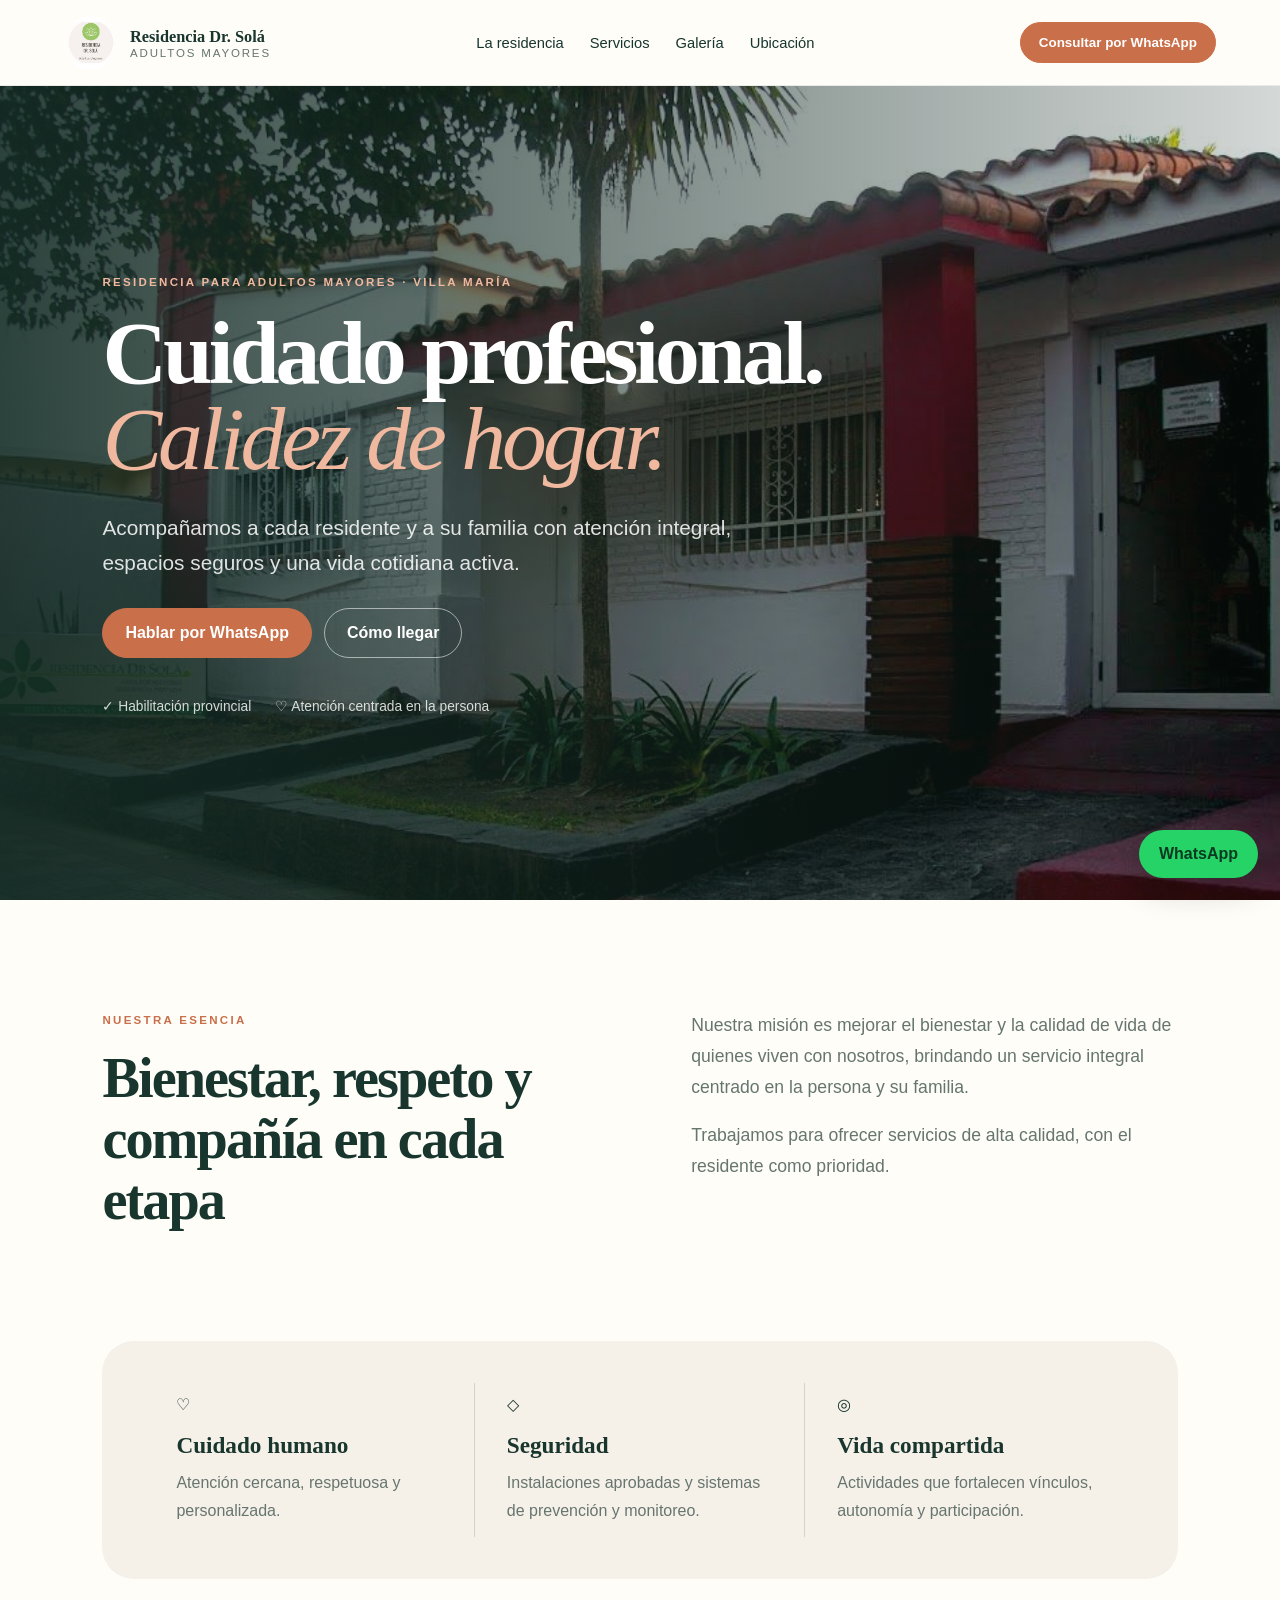
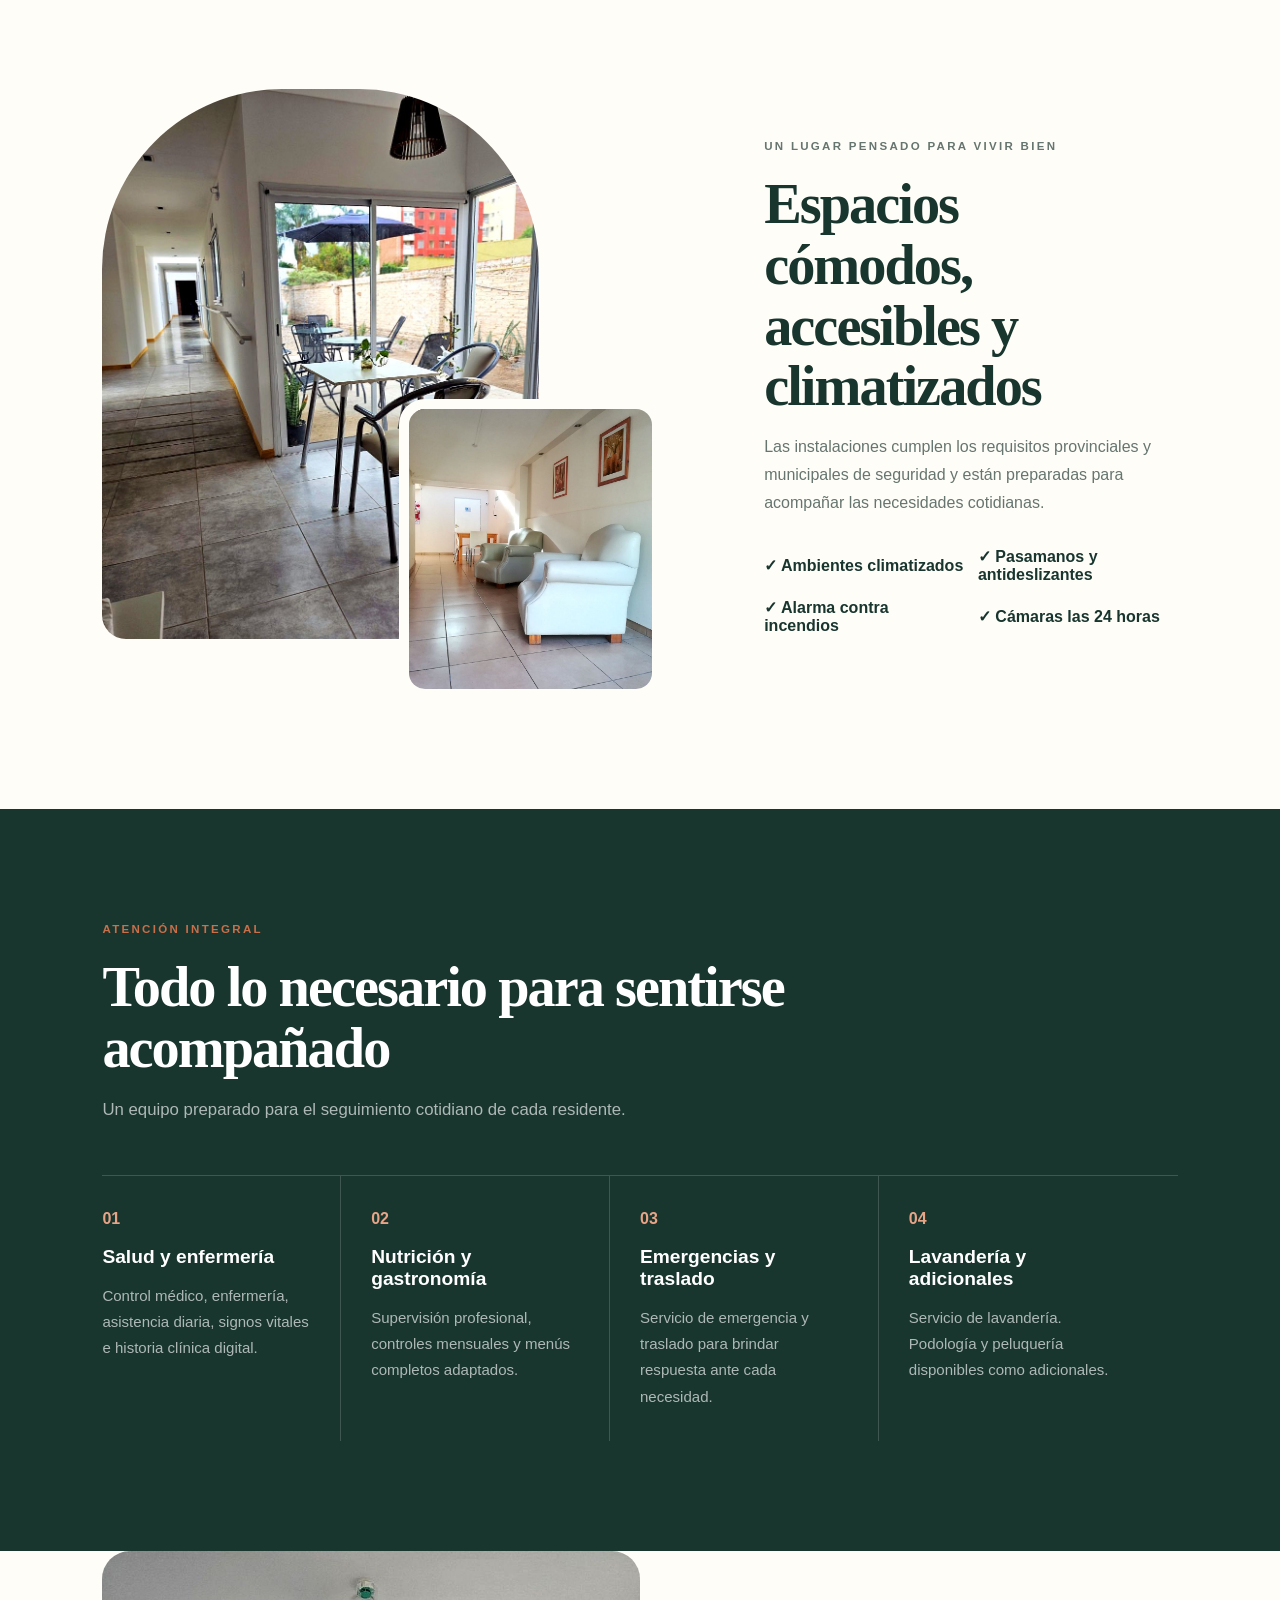
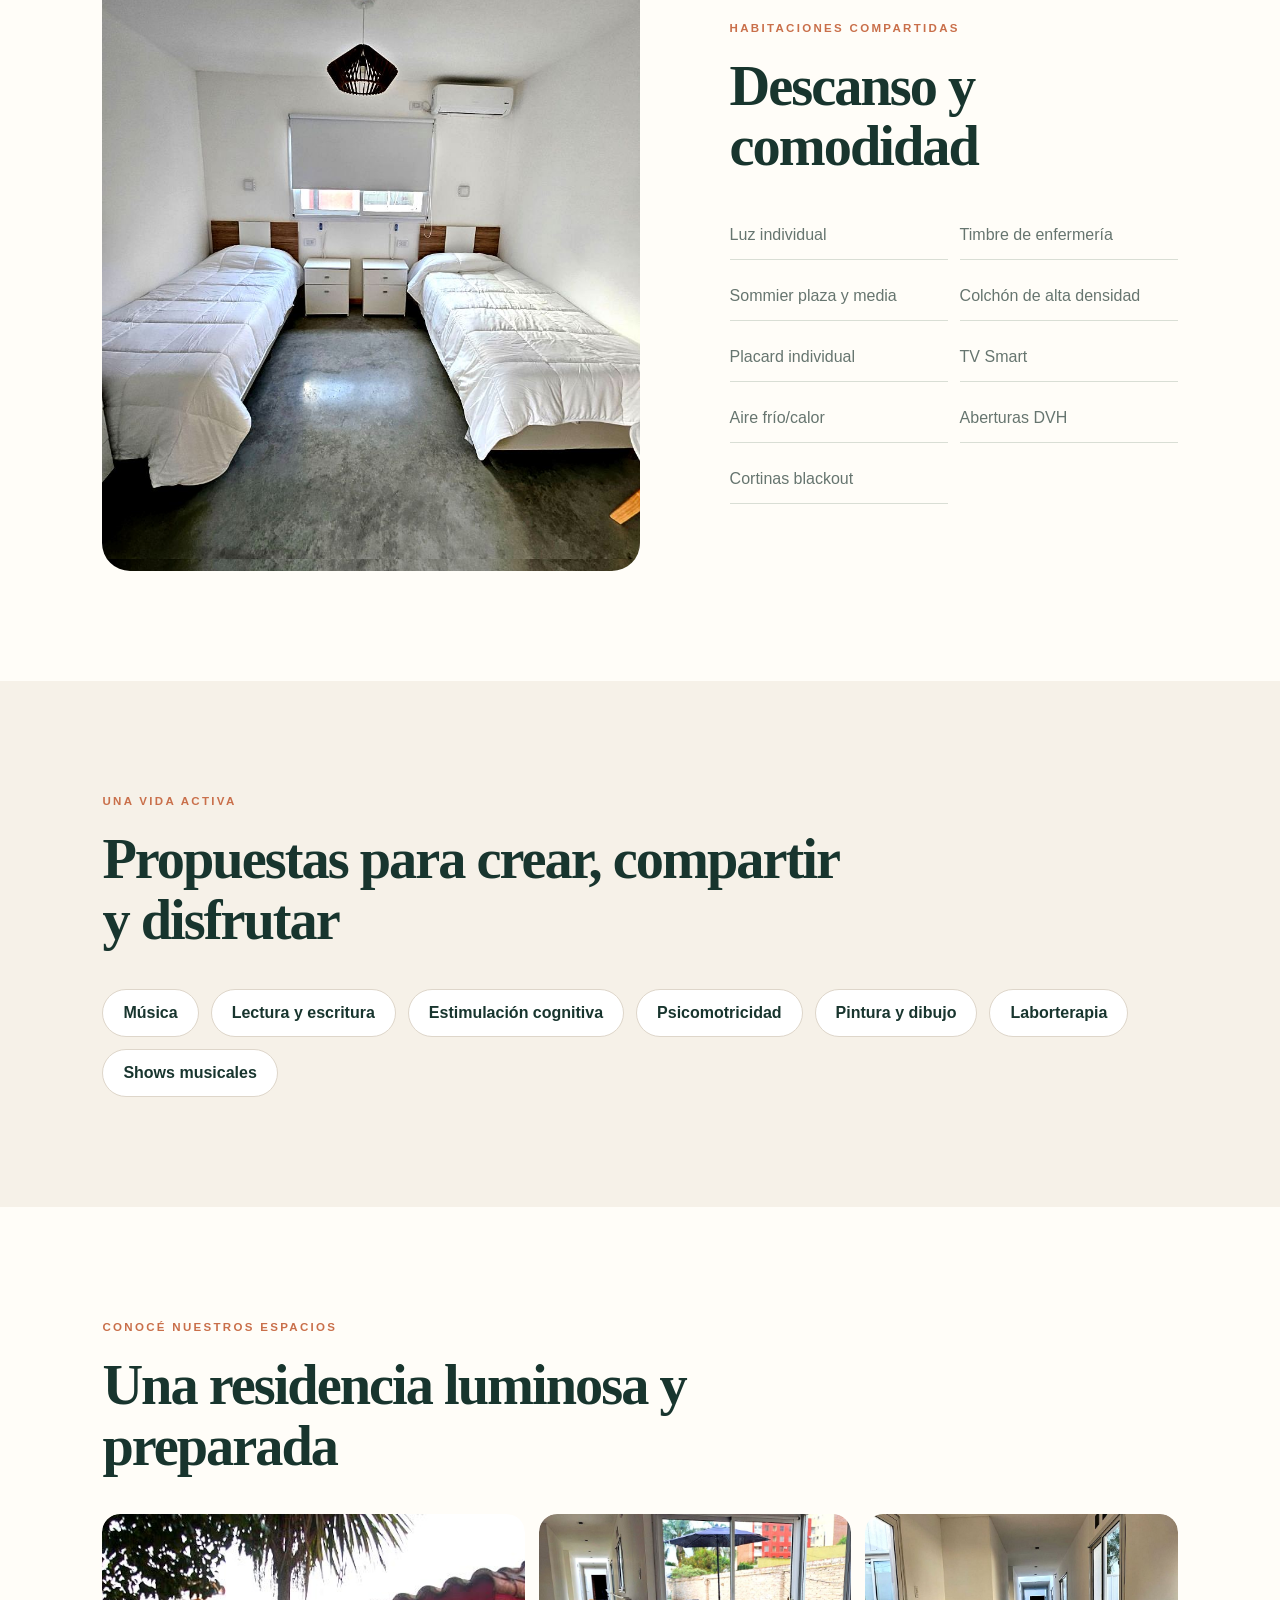
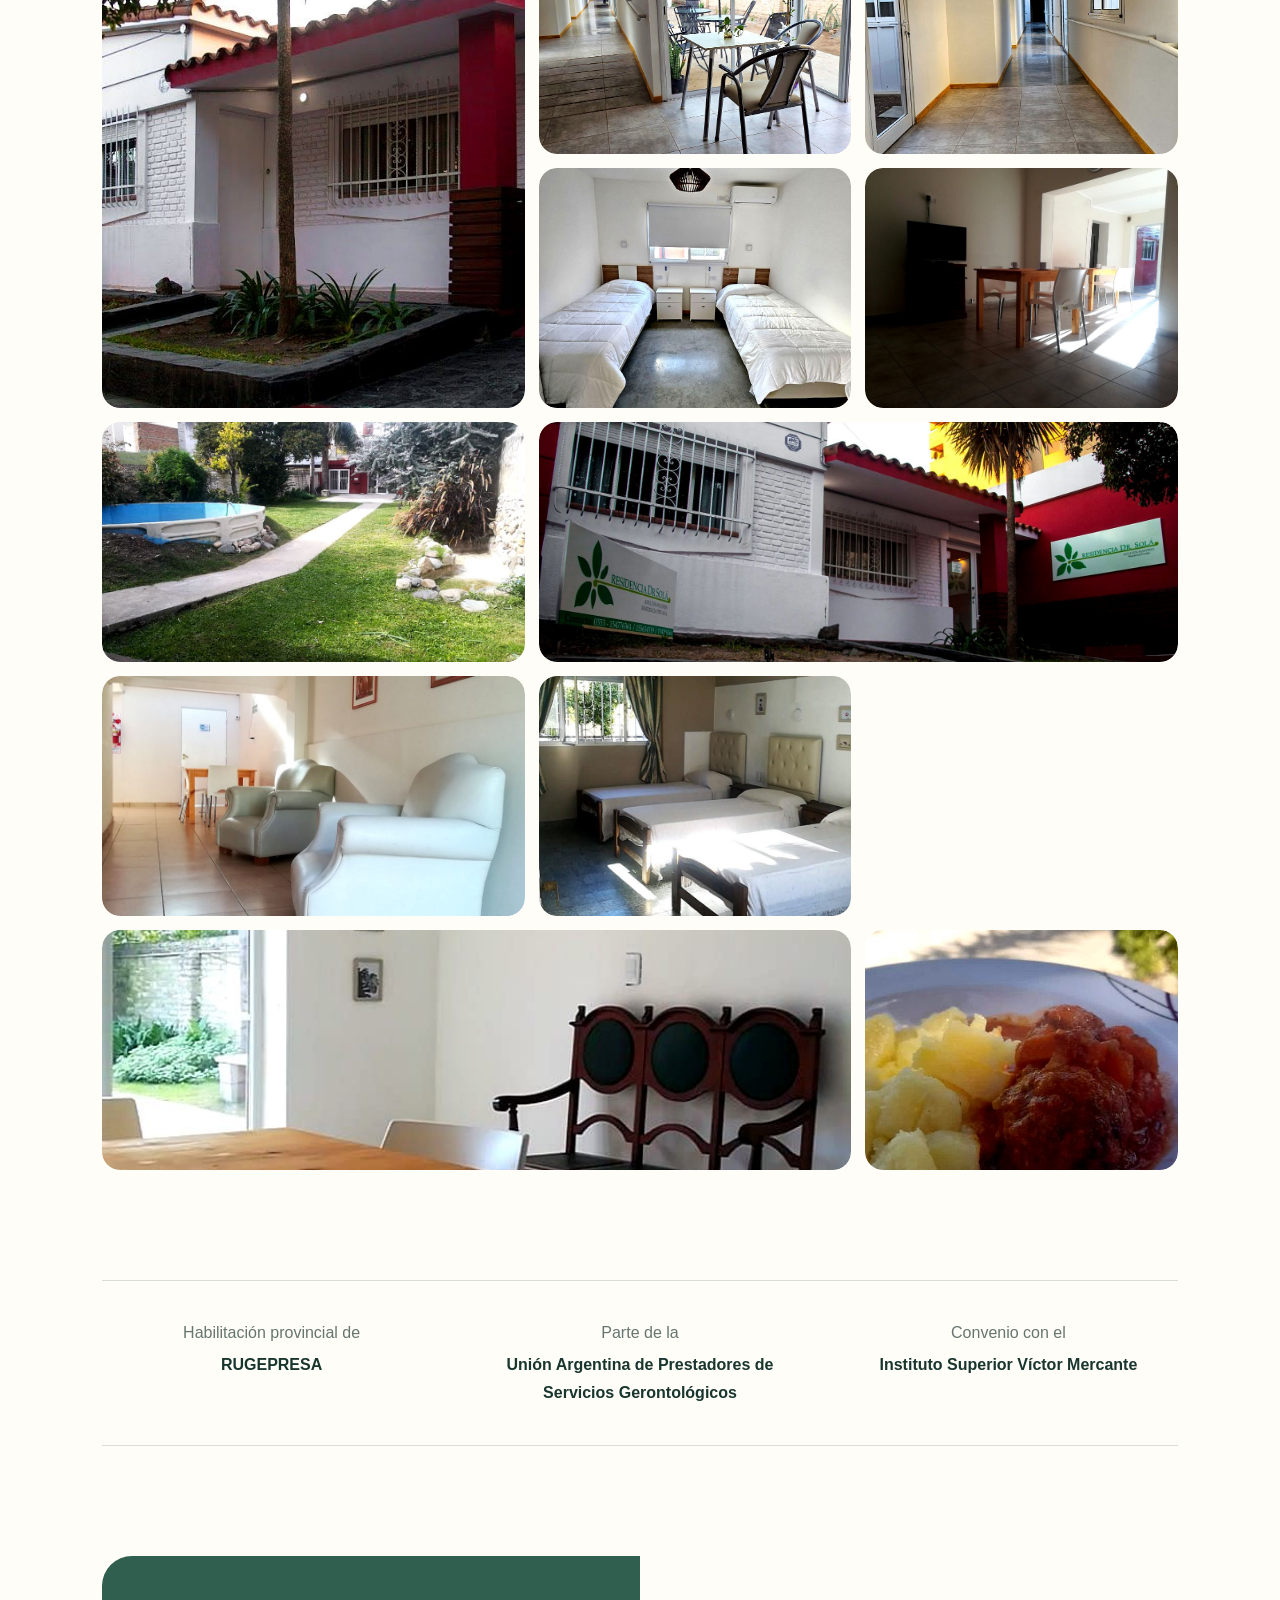
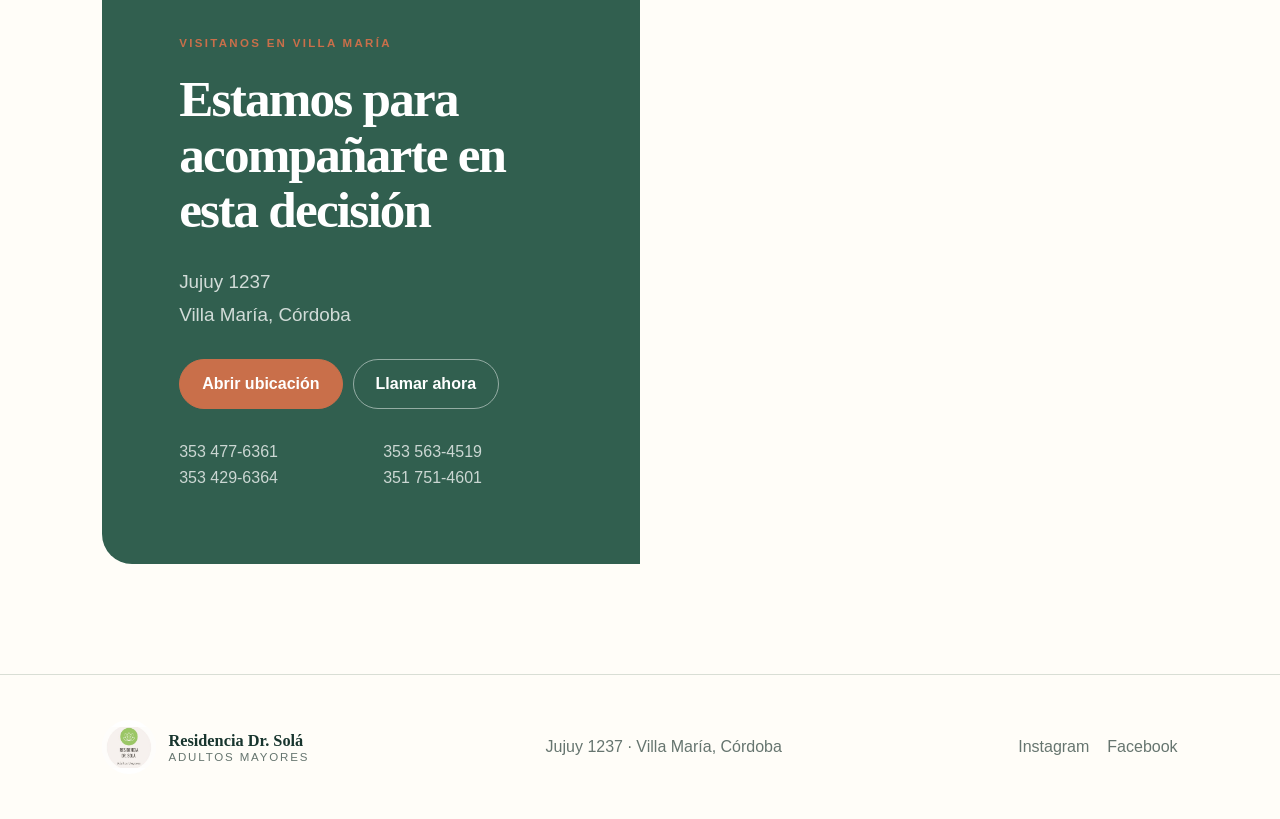
==== commit 16d583f7: "Add files via upload" ====
--- a/index.html
+++ b/index.html
@@ -11,7 +11,7 @@
 <body>
   <header class="topbar">
     <a href="#inicio" class="brand" aria-label="Residencia Dr. Solá, inicio">
-      <img src="https://www.buscador5900.com.ar/avisos/logo_13266.jpg" alt="Residencia Dr. Solá">
+      <img src="assets/img/logo-residencia-dr-sola.jpg" alt="Residencia Dr. Solá">
       <span><b>Residencia Dr. Solá</b><small>Adultos Mayores</small></span>
     </a>
     <button class="menu-button" type="button" aria-label="Abrir menú" aria-expanded="false">Menú</button>
@@ -46,7 +46,7 @@
     </section>
 
     <section class="photo-story section reveal">
-      <div class="photo-stack"><img src="https://www.buscador5900.com.ar/avisos/foto_13266_002.jpg" alt="Instalaciones de Residencia Dr. Solá"><img src="https://www.buscador5900.com.ar/avisos/foto_13266_003.jpg" alt="Espacios interiores de la residencia"></div>
+      <div class="photo-stack"><img src="assets/img/galeria-patio.jpg" alt="Galería interior y patio de Residencia Dr. Solá"><img src="assets/img/sala-estar.jpg" alt="Sala de estar de la residencia"></div>
       <div class="story-copy"><p class="eyebrow">Un lugar pensado para vivir bien</p><h2>Espacios cómodos, accesibles y climatizados</h2><p>Las instalaciones cumplen los requisitos provinciales y municipales de seguridad y están preparadas para acompañar las necesidades cotidianas.</p><ul><li>✓ Ambientes climatizados</li><li>✓ Pasamanos y antideslizantes</li><li>✓ Alarma contra incendios</li><li>✓ Cámaras las 24 horas</li></ul></div>
     </section>
 
@@ -73,12 +73,17 @@
     <section class="gallery section" id="galeria">
       <div class="section-heading reveal"><p class="eyebrow">Conocé nuestros espacios</p><h2>Una residencia luminosa y preparada</h2></div>
       <div class="gallery-grid reveal">
-        <button type="button"><img src="https://www.buscador5900.com.ar/avisos/foto_13266_001.jpg" alt="Residencia Dr. Solá - espacio 1"></button>
-        <button type="button"><img src="https://www.buscador5900.com.ar/avisos/foto_13266_002.jpg" alt="Residencia Dr. Solá - espacio 2"></button>
-        <button type="button"><img src="https://www.buscador5900.com.ar/avisos/foto_13266_003.jpg" alt="Residencia Dr. Solá - espacio 3"></button>
-        <button type="button"><img src="https://www.buscador5900.com.ar/avisos/foto_13266_004.jpg" alt="Residencia Dr. Solá - espacio 4"></button>
-        <button type="button"><img src="https://www.buscador5900.com.ar/avisos/foto_13266_005.jpg" alt="Residencia Dr. Solá - espacio 5"></button>
-        <button type="button"><img src="https://www.buscador5900.com.ar/avisos/foto_13266_006.jpg" alt="Residencia Dr. Solá - espacio 6"></button>
+        <button type="button"><img src="assets/img/fachada-principal.jpg" alt="Fachada principal de Residencia Dr. Solá"></button>
+        <button type="button"><img src="assets/img/galeria-patio.jpg" alt="Galería interior conectada con el patio"></button>
+        <button type="button"><img src="assets/img/pasillo-accesible.jpg" alt="Pasillo amplio con pasamanos"></button>
+        <button type="button"><img src="assets/img/habitacion-doble.jpg" alt="Habitación doble climatizada"></button>
+        <button type="button"><img src="assets/img/comedor-tv.jpg" alt="Comedor y espacio común con televisión"></button>
+        <button type="button"><img src="assets/img/jardin-residencia.jpg" alt="Jardín de la residencia"></button>
+        <button type="button"><img src="assets/img/fachada-lateral.jpg" alt="Vista lateral de la fachada"></button>
+        <button type="button"><img src="assets/img/sala-estar.jpg" alt="Sala de estar de la residencia"></button>
+        <button type="button"><img src="assets/img/habitacion-compartida.jpg" alt="Habitación compartida luminosa"></button>
+        <button type="button"><img src="assets/img/comedor-luminoso.jpg" alt="Comedor con vista al jardín"></button>
+        <button type="button"><img src="assets/img/menu-adaptado.jpg" alt="Ejemplo de comida preparada en la residencia"></button>
       </div>
     </section>
 
@@ -90,7 +95,7 @@
     </section>
   </main>
 
-  <footer><div class="brand footer-brand"><img src="https://www.buscador5900.com.ar/avisos/logo_13266.jpg" alt=""><span><b>Residencia Dr. Solá</b><small>Adultos Mayores</small></span></div><p>Jujuy 1237 · Villa María, Córdoba</p><div><a href="https://www.instagram.com/residenciadrsola/" target="_blank" rel="noopener">Instagram</a><a href="https://www.facebook.com/ResidenciaDrSola/" target="_blank" rel="noopener">Facebook</a></div></footer>
+  <footer><div class="brand footer-brand"><img src="assets/img/logo-residencia-dr-sola.jpg" alt=""><span><b>Residencia Dr. Solá</b><small>Adultos Mayores</small></span></div><p>Jujuy 1237 · Villa María, Córdoba</p><div><a href="https://www.instagram.com/residenciadrsola/" target="_blank" rel="noopener">Instagram</a><a href="https://www.facebook.com/ResidenciaDrSola/" target="_blank" rel="noopener">Facebook</a></div></footer>
   <a class="floating-whatsapp" href="https://wa.me/5493534776361?text=Hola%2C%20quisiera%20recibir%20informaci%C3%B3n%20sobre%20la%20Residencia%20Dr.%20Sol%C3%A1." target="_blank" rel="noopener" aria-label="Consultar por WhatsApp">WhatsApp</a>
 
   <dialog class="lightbox"><button type="button" aria-label="Cerrar imagen">×</button><img src="" alt=""></dialog>
--- a/styles.css
+++ b/styles.css
@@ -15,8 +15,8 @@
 @media(max-width:980px){nav{display:none}.button-small{display:none}.intro,.photo-story,.rooms,.contact{grid-template-columns:1fr}.values,.credentials{grid-template-columns:1fr}.values article{border-right:0;border-bottom:1px solid #d8d1c4}.contact-card{border-radius:26px 26px 0 0}.contact iframe{border-radius:0 0 26px 26px;min-height:420px}.service-grid{grid-template-columns:1fr 1fr}.rooms-copy{padding:50px 0}.photo-stack{min-height:520px}.photo-stack img:first-child{height:480px}.gallery-grid{grid-template-columns:1fr 1fr}.gallery-grid img:first-child{grid-row:auto}.gallery-grid img:nth-child(5){display:none}}
 @media(max-width:620px){.topbar{height:72px;padding:0 18px}.brand img{width:45px;height:45px}.brand b{font-size:.92rem}.hero{min-height:calc(100vh - 72px)}.hero-copy{margin:0 22px;width:auto}.hero h1{font-size:3.4rem}.section{padding:78px 22px}.section-narrow{margin:0 22px}.values{padding:24px}.service-grid{grid-template-columns:1fr}.service-grid article{border-right:0;border-bottom:1px solid rgba(255,255,255,.17);margin:0}.photo-stack{min-height:430px}.photo-stack img:first-child{height:400px;width:85%}.photo-stack img:last-child{height:210px}.story-copy ul,.room-list,.phones{grid-template-columns:1fr}.rooms-image{min-height:420px}.gallery-grid{grid-template-columns:1fr;grid-template-rows:repeat(3,280px)}.gallery-grid img:nth-child(n+4){display:none}.credentials{padding:30px 18px}.contact{padding-left:0;padding-right:0}.contact-card,.contact iframe{border-radius:0}footer{align-items:flex-start;flex-direction:column;padding-bottom:100px}.trust-row{gap:12px}.floating-whatsapp{left:18px;right:18px;text-align:center}}
 
-.hero-image{background-image:linear-gradient(90deg,rgba(21,45,38,.9),rgba(21,45,38,.18)),url("https://www.buscador5900.com.ar/avisos/foto_13266_001.jpg")}
-.rooms-image{background-image:url("https://www.buscador5900.com.ar/avisos/foto_13266_004.jpg")}
+.hero-image{background-image:linear-gradient(90deg,rgba(21,45,38,.9),rgba(21,45,38,.18)),url("assets/img/fachada-principal.jpg")}
+.rooms-image{background-image:url("assets/img/habitacion-doble.jpg")}
 .menu-button{display:none;border:1px solid var(--line);background:transparent;color:var(--ink);border-radius:999px;padding:9px 14px;font-weight:700}
 .gallery-grid button{border:0;padding:0;background:none;cursor:zoom-in;overflow:hidden;border-radius:18px}.gallery-grid button:first-child{grid-row:1/3}.gallery-grid button:nth-child(6){display:none}.gallery-grid button img{transition:transform .35s ease}.gallery-grid button:hover img{transform:scale(1.035)}
 .reveal{opacity:0;transform:translateY(22px);transition:opacity .6s ease,transform .6s ease}.reveal.visible{opacity:1;transform:none}
@@ -24,3 +24,7 @@
 @media(max-width:980px){.menu-button{display:block}.topbar nav{display:none;position:absolute;left:18px;right:18px;top:76px;background:var(--paper);padding:18px;border-radius:18px;box-shadow:0 16px 38px rgba(24,53,46,.18);flex-direction:column;gap:6px}.topbar nav.open{display:flex}.topbar nav a{padding:10px}.gallery-grid button:first-child{grid-row:auto}.gallery-grid button:nth-child(5){display:none}}
 @media(max-width:620px){.brand span{display:none}.gallery-grid button:nth-child(n+4){display:none}.reveal{opacity:1;transform:none}}
 @media(prefers-reduced-motion:reduce){html{scroll-behavior:auto}.reveal{opacity:1;transform:none;transition:none}.button,.gallery-grid button img{transition:none}}
+
+.gallery-grid{grid-template-rows:none;grid-auto-rows:240px}.gallery-grid button:nth-child(6){display:block}.gallery-grid button:nth-child(7){grid-column:span 2}.gallery-grid button:nth-child(10){grid-column:span 2}
+@media(max-width:980px){.gallery-grid button:nth-child(5),.gallery-grid button:nth-child(6){display:block}.gallery-grid button:nth-child(7),.gallery-grid button:nth-child(10){grid-column:auto}}
+@media(max-width:620px){.gallery-grid{grid-template-rows:none;grid-auto-rows:280px}.gallery-grid button:nth-child(n+4){display:block}}
